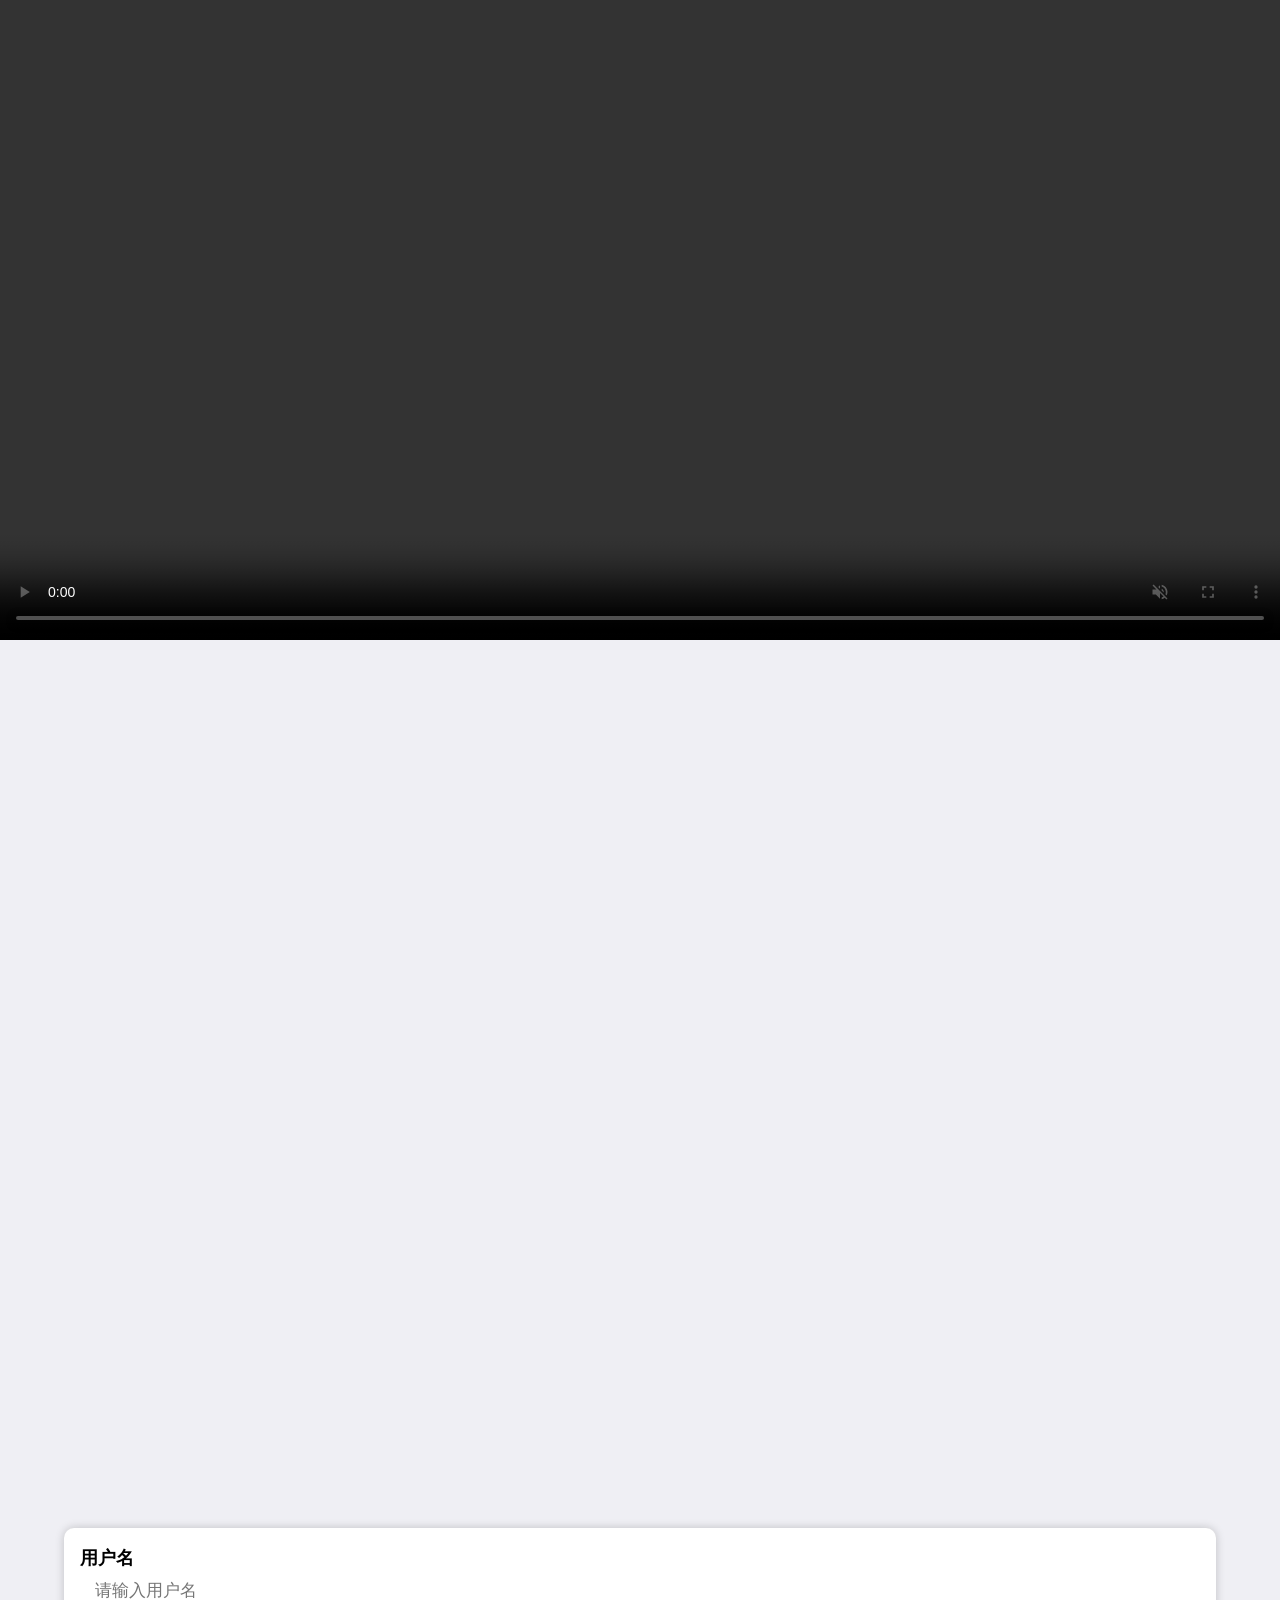
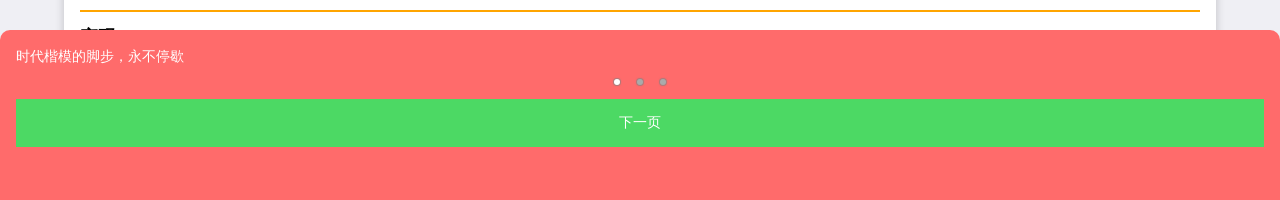
==== index.html @ 2a488796 "Initial commit" ====
<!doctype html>
<html>

	<head>
		<meta charset="utf-8">
		<title></title>
		<meta name="viewport" content="width=device-width,initial-scale=1,minimum-scale=1,maximum-scale=1,user-scalable=no" />
		<link href="css/mui.css" rel="stylesheet" />
		<script src="js/jquery.min.js" type="text/javascript" charset="utf-8"></script>
		<script src="api.js" type="text/javascript" charset="utf-8"></script>
	</head>

	<body>
		<script src="js/mui.js"></script>
		<script type="text/javascript">
			mui.init()
		</script>
		
		<div class="mui-content" style="width: 100%;">
			<video muted autoplay controls src="images/video.mp4" style="width: 100%;"></video>
			
			<div class="lbtc" style="width: 100vw;position: fixed;bottom: -100%;background-color: #FF6B6B;padding: 1rem;border-radius: 10px 10px 0 0;transition: 0.8s;z-index: 10;">
				<div id="slider" class="mui-slider" style="color: white;">
				  <div class="mui-slider-group" style="margin-bottom: 2rem;">
					<!-- 第一张 -->
					<div class="mui-slider-item">
					  时代楷模的脚步，永不停歇
					</div>
					<!-- 第二张 -->
					<div class="mui-slider-item">
					  时代楷模的脚步，永不磨灭
					</div>
					<!-- 第三张 -->
					<div class="mui-slider-item">
						时代楷模的脚步，永不消退
					</div>
				  </div>
				  <div class="mui-slider-indicator" >
					<div class="mui-indicator mui-active"></div>
					<div class="mui-indicator"></div>
					<div class="mui-indicator"></div>
				  </div>
				</div>
				<div style="width: 100%;display: flex;flex-direction: column;color: white;">
					<button onclick="next()" type="button" style="width: 100%;height: 3rem;background-color: #4CD964;color: white;border: none;border-radius: 0;">下一页</button>
					<div style="display: flex;">
						<button onclick="back()" type="button" style="display: none;width: 100%;height: 3rem;background-color: #4CD964;color: white;border: none;border-radius: 0;">上一页</button>
						<button onclick="next()" type="button" style="display: none;width: 100%;height: 3rem;background-color: #8A6DE9;color: white;border: none;border-radius: 0;">下一页</button>
					</div>
					<button onclick="jianchaxy()" onclick="" type="button" style="display: none;width: 100%;height: 3rem;background-color: #4CD964;color: white;border: none;border-radius: 0;">进入APP</button>
					<div class="xieyi" style="width: 100%;display: flex;opacity: 0;align-items: center;font-size: 0.9rem;margin-top: 1rem;transition: 0.5s;">
						<input type="checkbox" class="" style="margin-right: 0.5rem;"/>请同意《用户隐私政策》
					</div>
				</div>
				<script type="text/javascript">
					let slider = mui("#slider").slider()
					function next() {
						slider.gotoItem(slider.slideNumber + 1)
					}
					function back() {
						slider.gotoItem(slider.slideNumber - 1)
					}
					function openlbtc() {
						$(".lbtc").css("bottom","0")
					}
					function jianchaxy() {
						if(!$(".xieyi input")[0].checked) {
							mui.toast("请同意《用户隐私政策》")
						} else {
							openlogtc()
						}
					}
					openlbtc()
					// mui.plusReady(e=>{
					// 	openlbtc()
					// })
					$(".xieyi input")[0].checked = false
					$("#slider").on('slide',e=>{
						if(slider.slideNumber === 0) {
							$("button")[0].style.display = 'block'
							$("button")[1].style.display = 'none'
							$("button")[2].style.display = 'none'
							$("button")[3].style.display = 'none'
						}
						if(slider.slideNumber === 1) {
							$("button")[0].style.display = 'none'
							$("button")[1].style.display = 'block'
							$("button")[2].style.display = 'block'
							$("button")[3].style.display = 'none'
						}
						if(slider.slideNumber === 2) {
							$("button")[0].style.display = 'none'
							$("button")[1].style.display = 'none'
							$("button")[2].style.display = 'none'
							$("button")[3].style.display = 'block'
							$(".xieyi").css("opacity","1")
						}
					})
				</script>
				
			</div>
			<div class="logtc" style="width: 90%;left: 50%;transform: translateX(-50%);position: absolute;bottom: -100%;box-shadow: 0 0 10px 0 rgba(0,0,0,0.2);padding: 1rem;border-radius: 10px;background-color: white;transition: 0.5s;">
				<form class="mui-input-group">
					<h4>用户名</h4>
					<div class="mui-input-row">
						<input type="text" class="mui-input-clear nameip" style="border-bottom: 2px solid orange" placeholder="请输入用户名">
					</div>
					
					<h4 style="margin-top: 1rem;">密码</h4>
					<div class="mui-input-row">
						<input type="password" class="mui-input-password pwdip" style="border-bottom: 2px solid orange" placeholder="请输入密码">
					</div>
				</form>
				<div style="width: 100%;display: flex;align-items: center;font-size: 0.9rem;margin-top: 1rem;transition: 0.5s;">
					<input type="checkbox" class="jzmm" style="margin-right: 0.5rem;"/>记住密码
				</div>
				<div style="display: flex;margin-top: 0.5rem;">
					<button onclick="jianchalog()" type="button" style="width: 100%;height: 3rem;background-color: #DC514C;color: white;border: none;border-radius: 0;">登录</button>
					<button onclick="closelogtc()" type="button" style="width: 100%;height: 3rem;background-color: #007AFF;color: white;border: none;border-radius: 0;">关闭</button>
				</div>
			</div>
			<script type="text/javascript">
				function openlogtc() {
					$(".logtc").css("bottom",`${$(".lbtc")[0].clientHeight + 8}px`)
					$(".xieyi input")[0].disabled = true
				}
				function closelogtc() {
					$(".logtc").css("bottom",`-100%`)
					$(".xieyi input")[0].disabled = false
				}
				function jianchalog() {
					let [name, pwd] = [
						$(".nameip").val(),
						$(".pwdip").val()
					]
					if(name === '' || pwd === '') {
						mui.toast("输入框不能为空")
						return
					}
					api("post","/prod-api/api/login",{},{
						userName: name,
						passWord: pwd
					}).then(data=>{
						if(data.code === 200) {
							mui.toast("登录成功")
							localStorage.setItem('token',data.token)
							setTimeout(()=>{
								location.href = 'sy.html'
							},200)
						} else {
							mui.toast(data.msg)
						}
					})
				}
				let jzmmzt = JSON.parse(localStorage.getItem('jizhu'))
				if(!jzmmzt) {
					localStorage.setItem('jizhu',JSON.stringify({
						zt: 0,
					}))
				}
				if(jzmmzt.zt === 1) {
					$(".pwdip")[0].value = jzmmzt.pwd
					$(".nameip")[0].value = jzmmzt.name
					$(".jzmm")[0].checked = true
				}
				$(".jzmm").on('change',function(){
					if(this.checked) {
						let pwd = $(".pwdip").val()
						localStorage.setItem('jizhu',JSON.stringify({
							zt: 1,
							pwd: pwd,
							name: name
						}))
					} else {
						localStorage.setItem('jizhu',JSON.stringify({
							zt: 0
						}))
					}
				})
			</script>
			<style type="text/css">
				.mui-input-group:after,.mui-input-group .mui-input-row:after,.mui-input-group:before {
					background-color: transparent;
					height: 0;
				}
			</style>
		</div>
		
	</body>

</html>
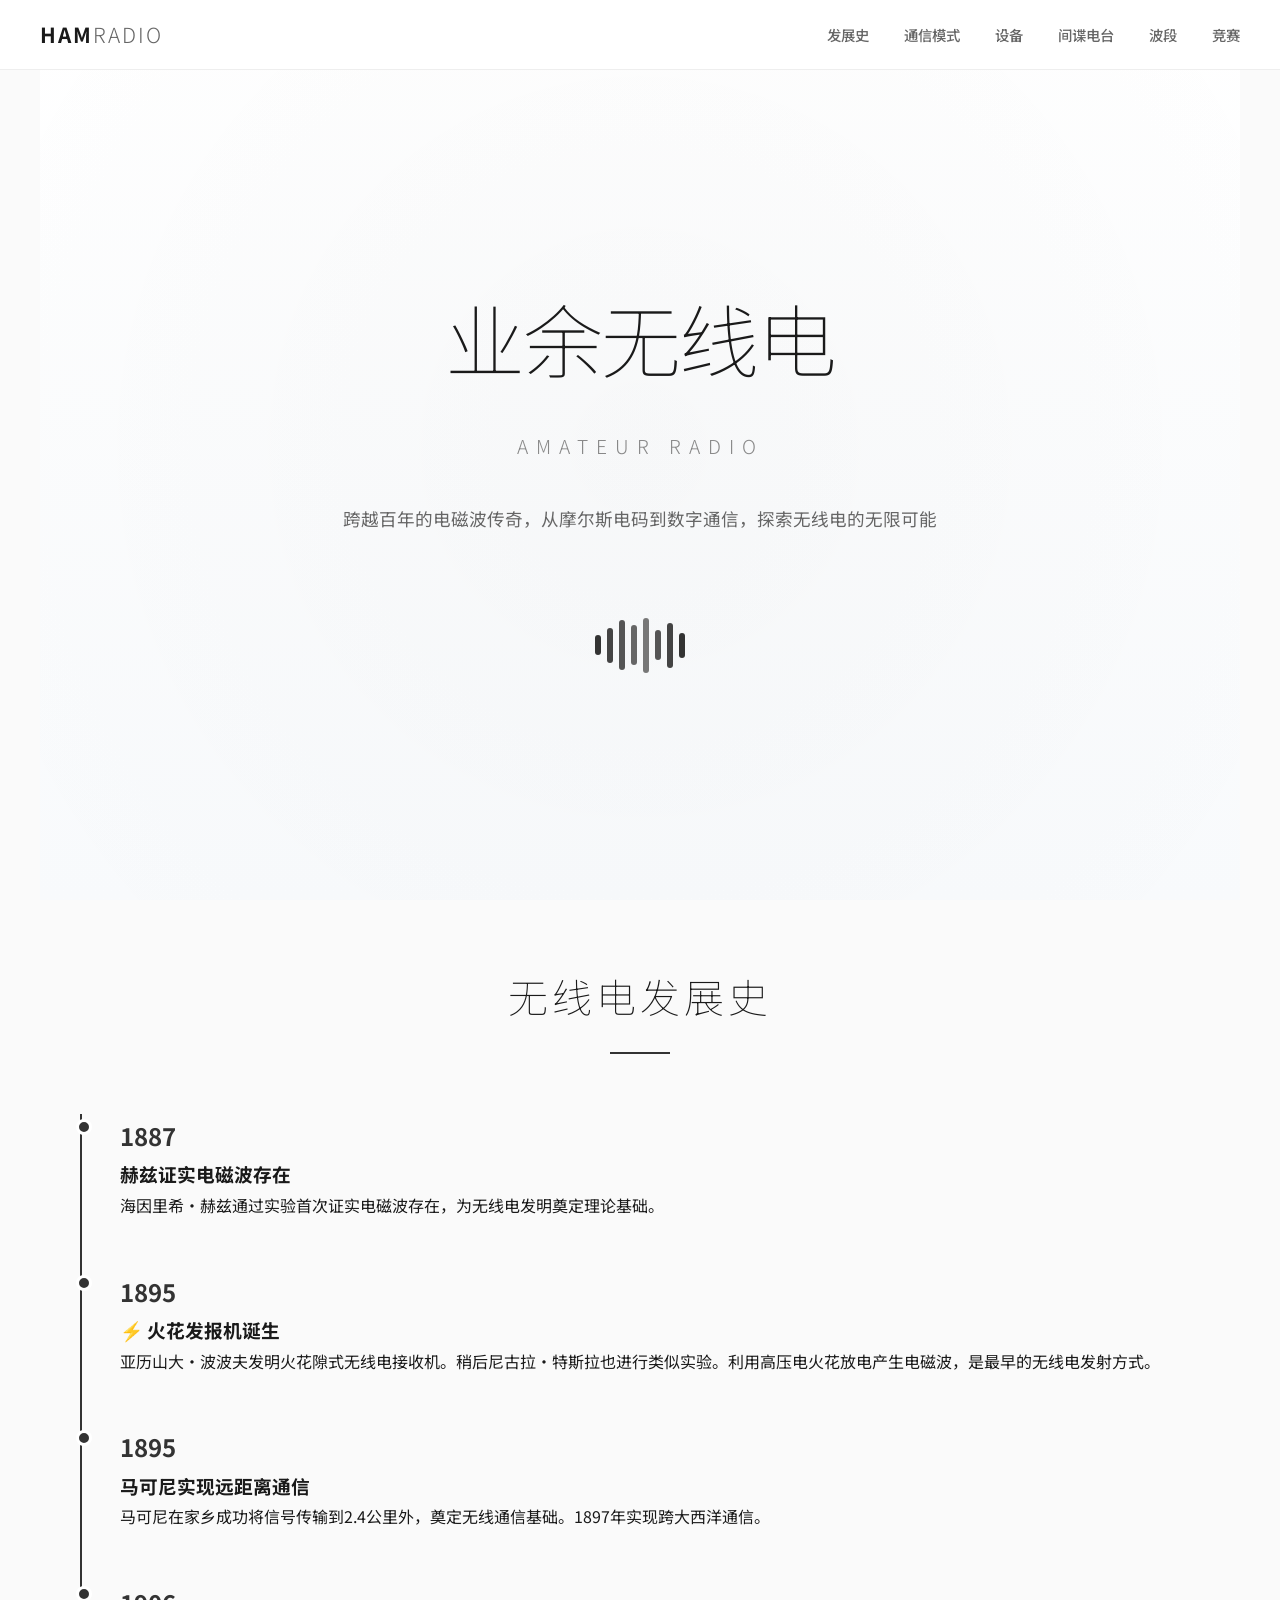
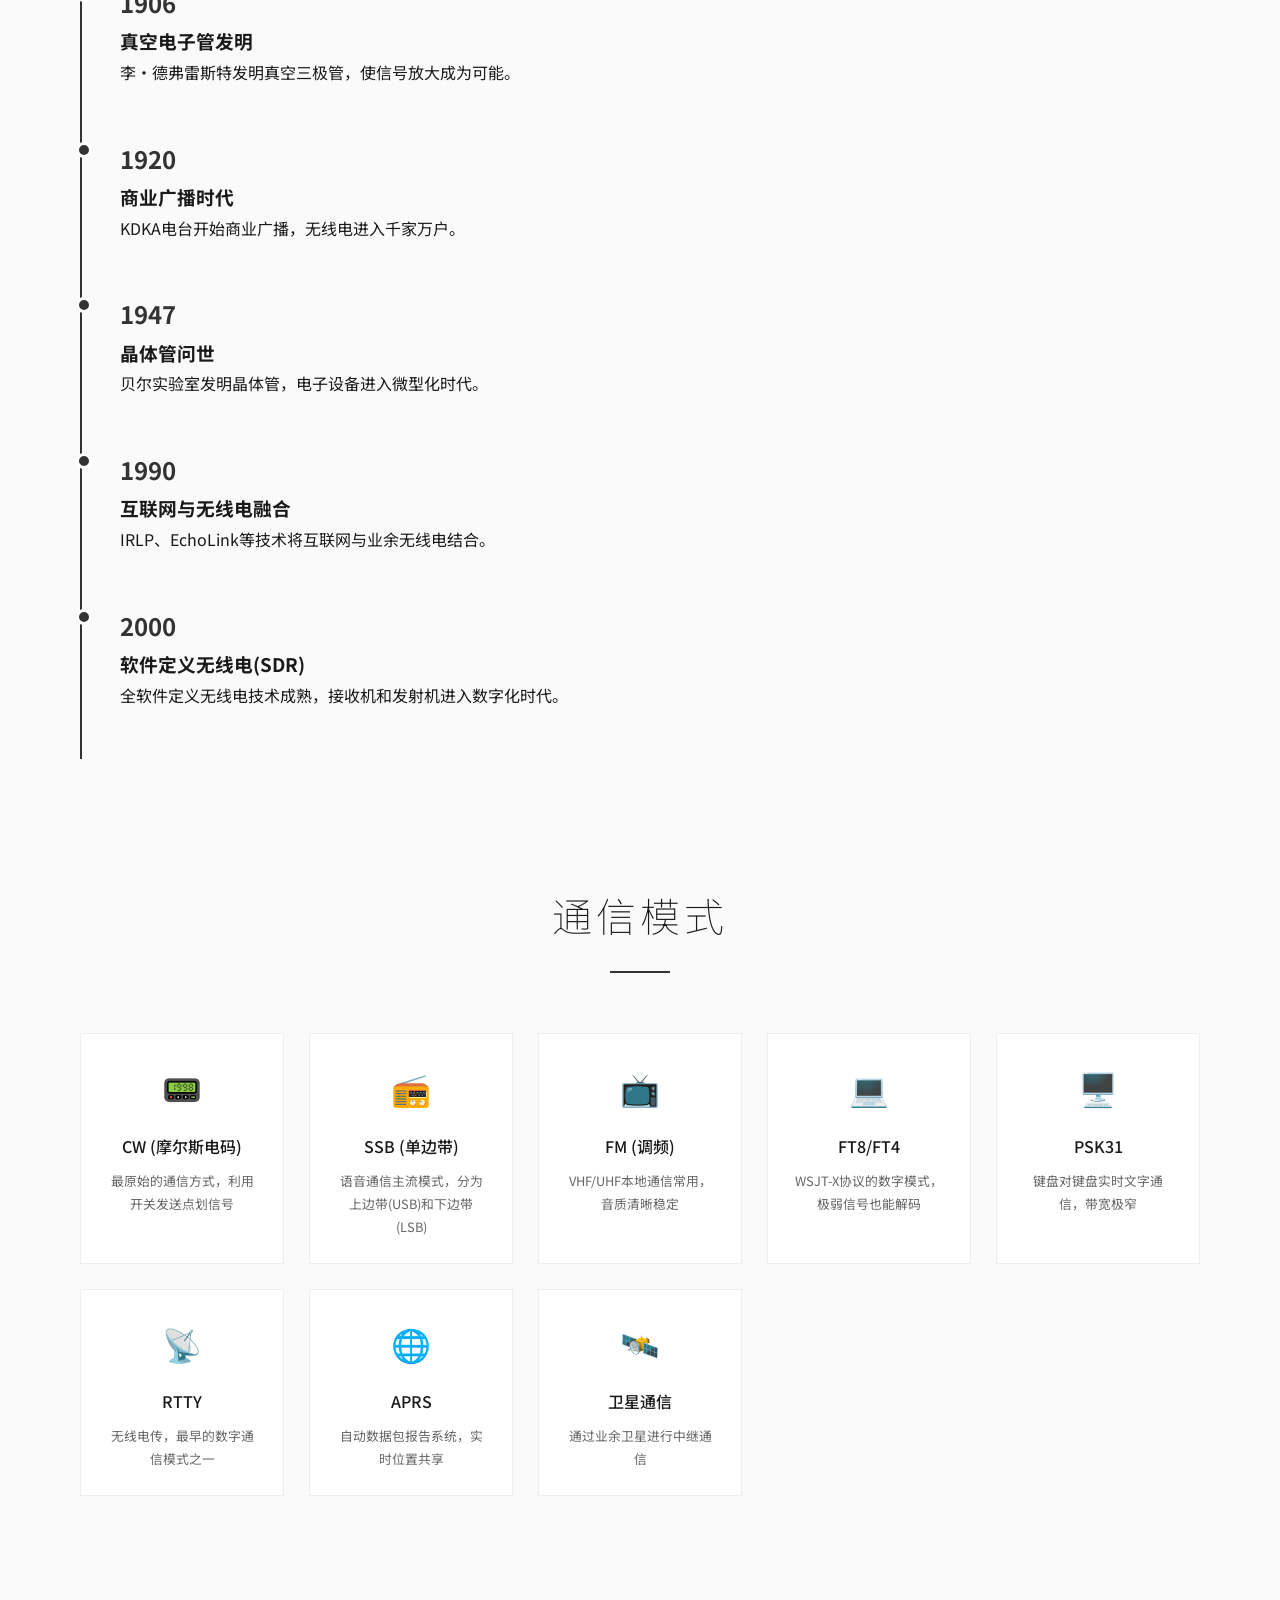
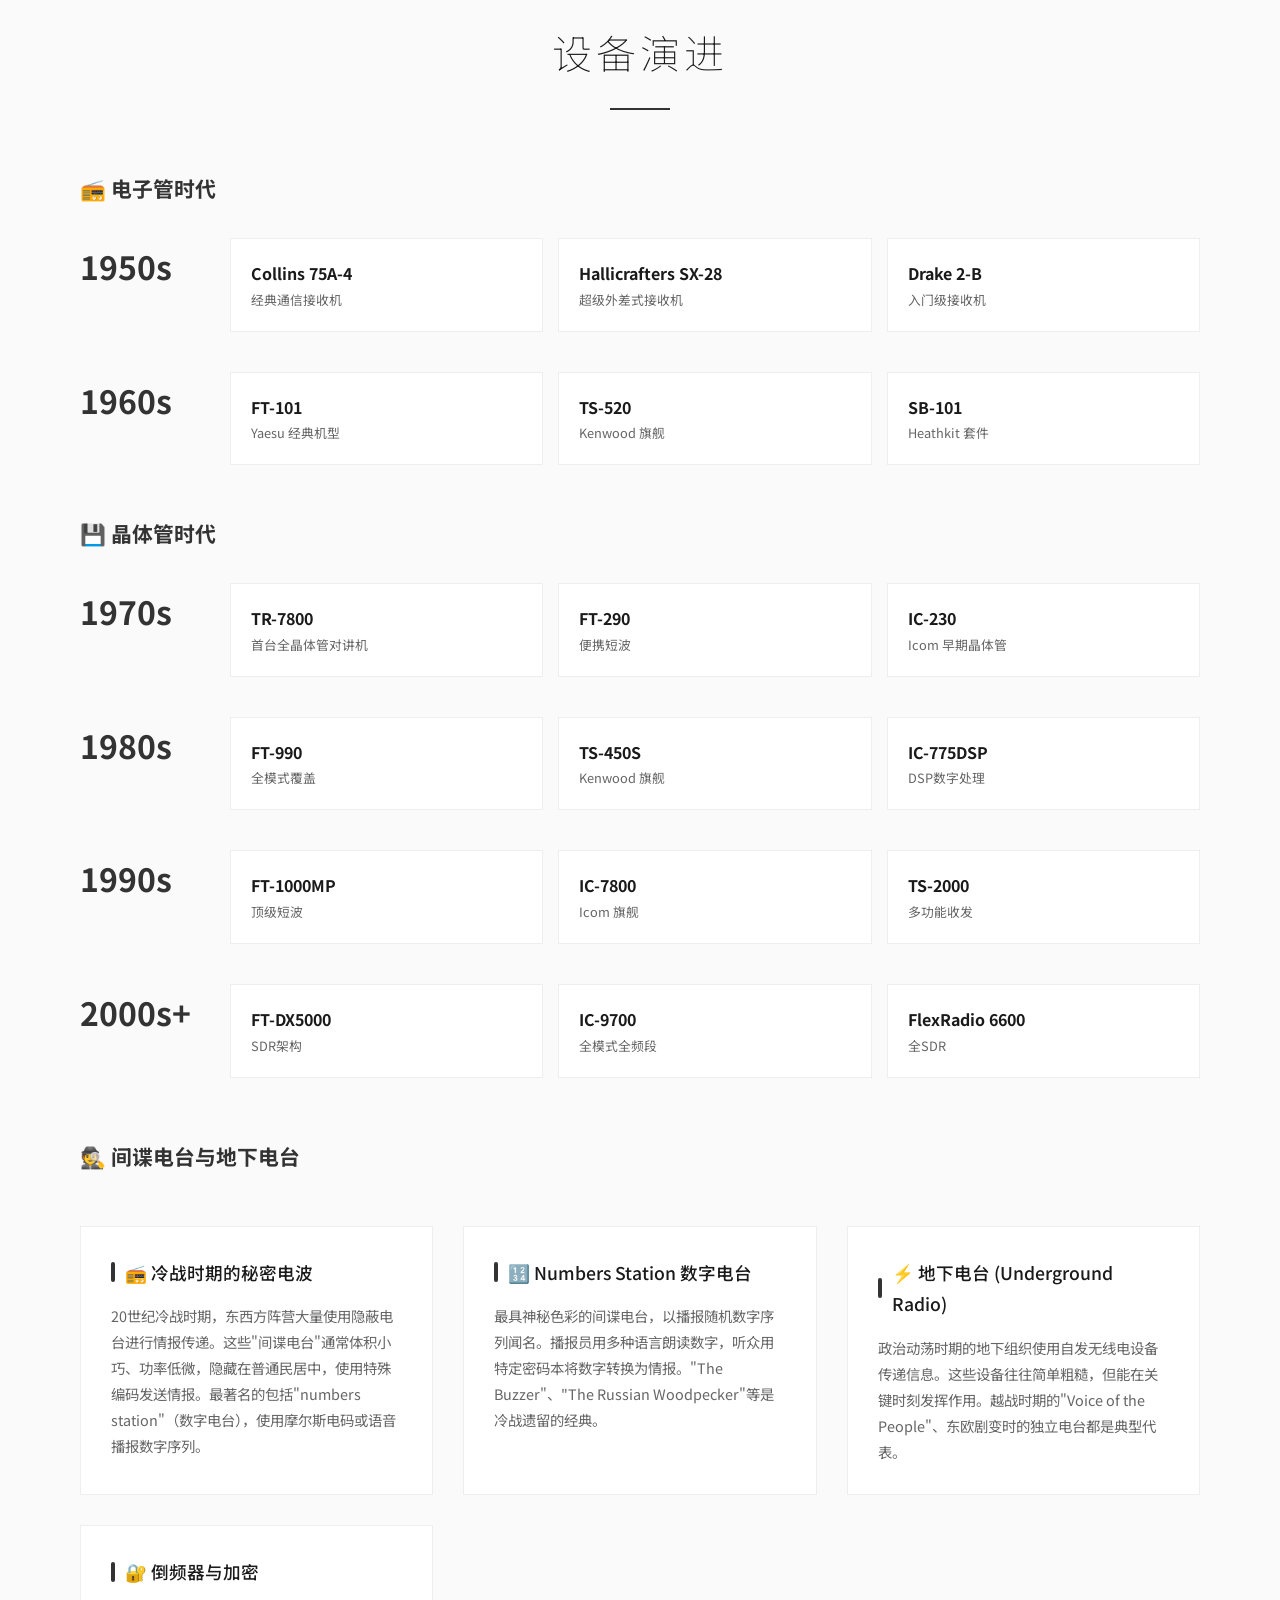
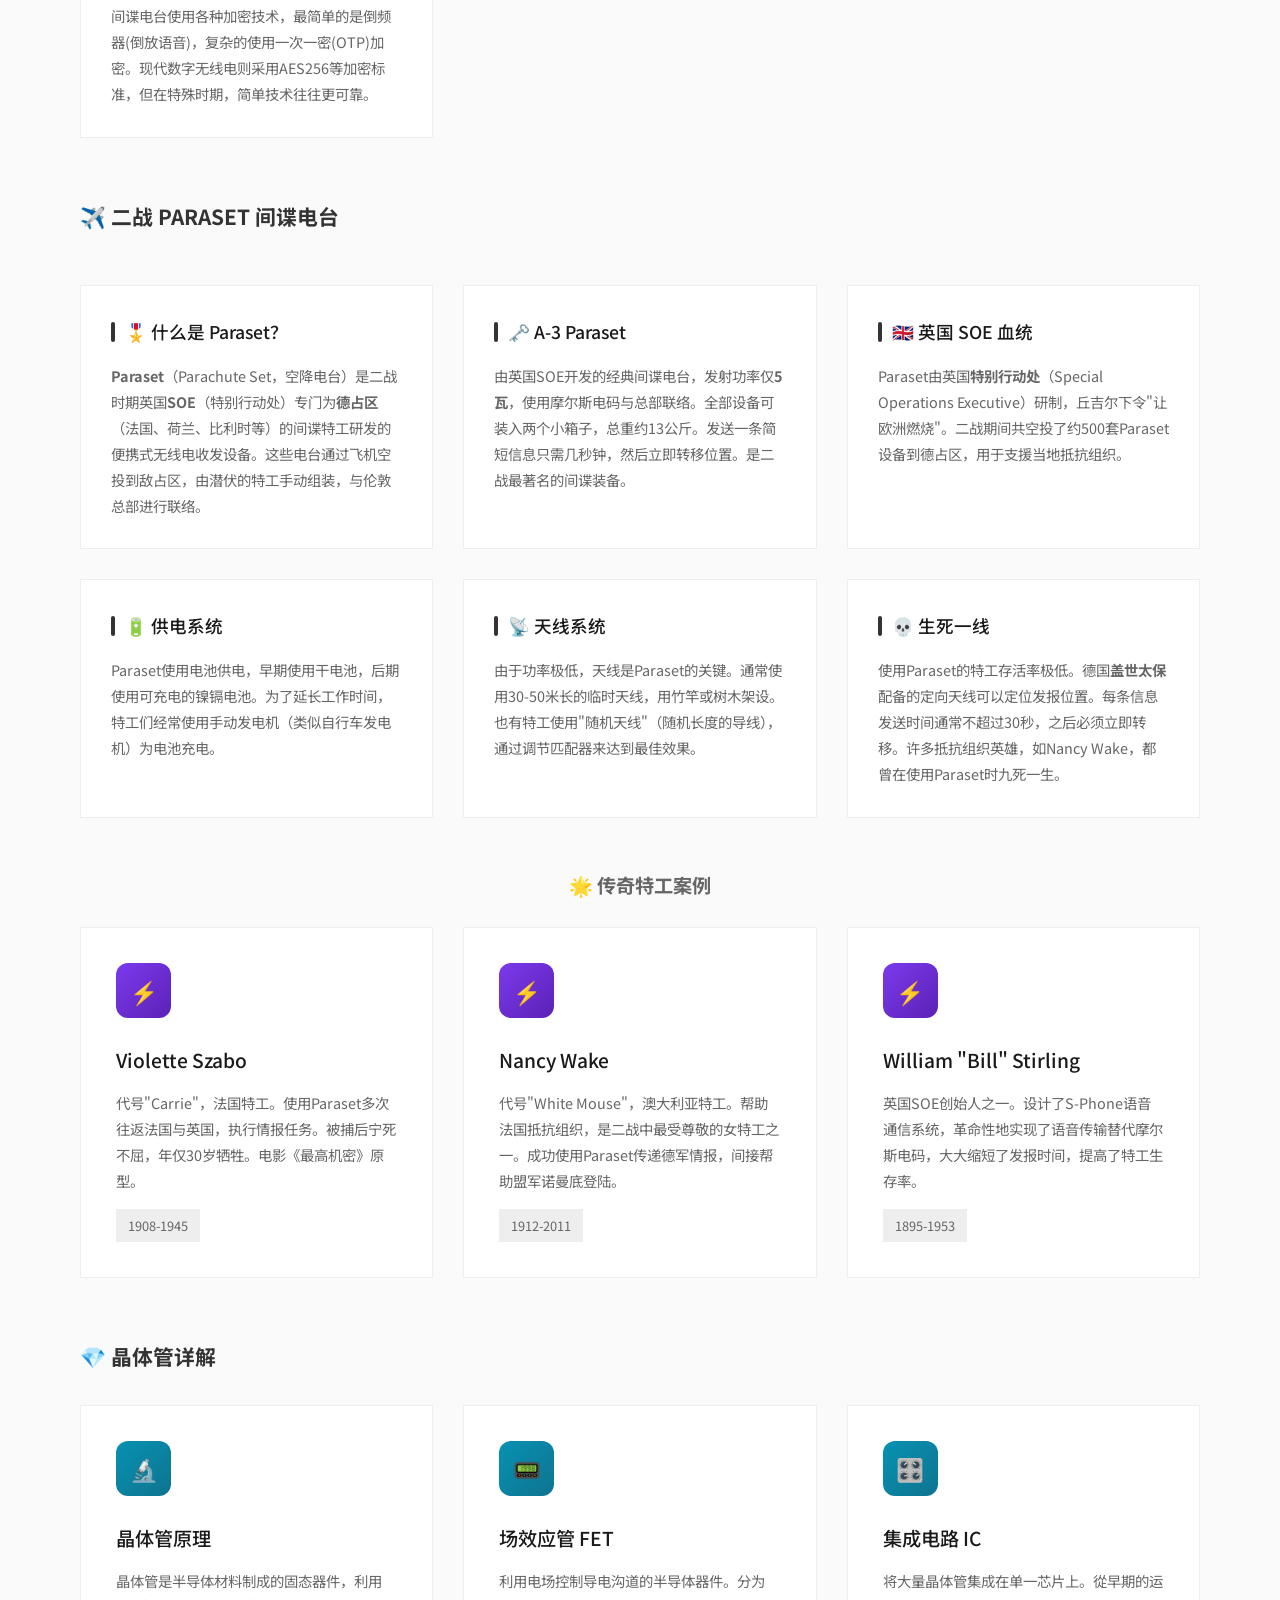
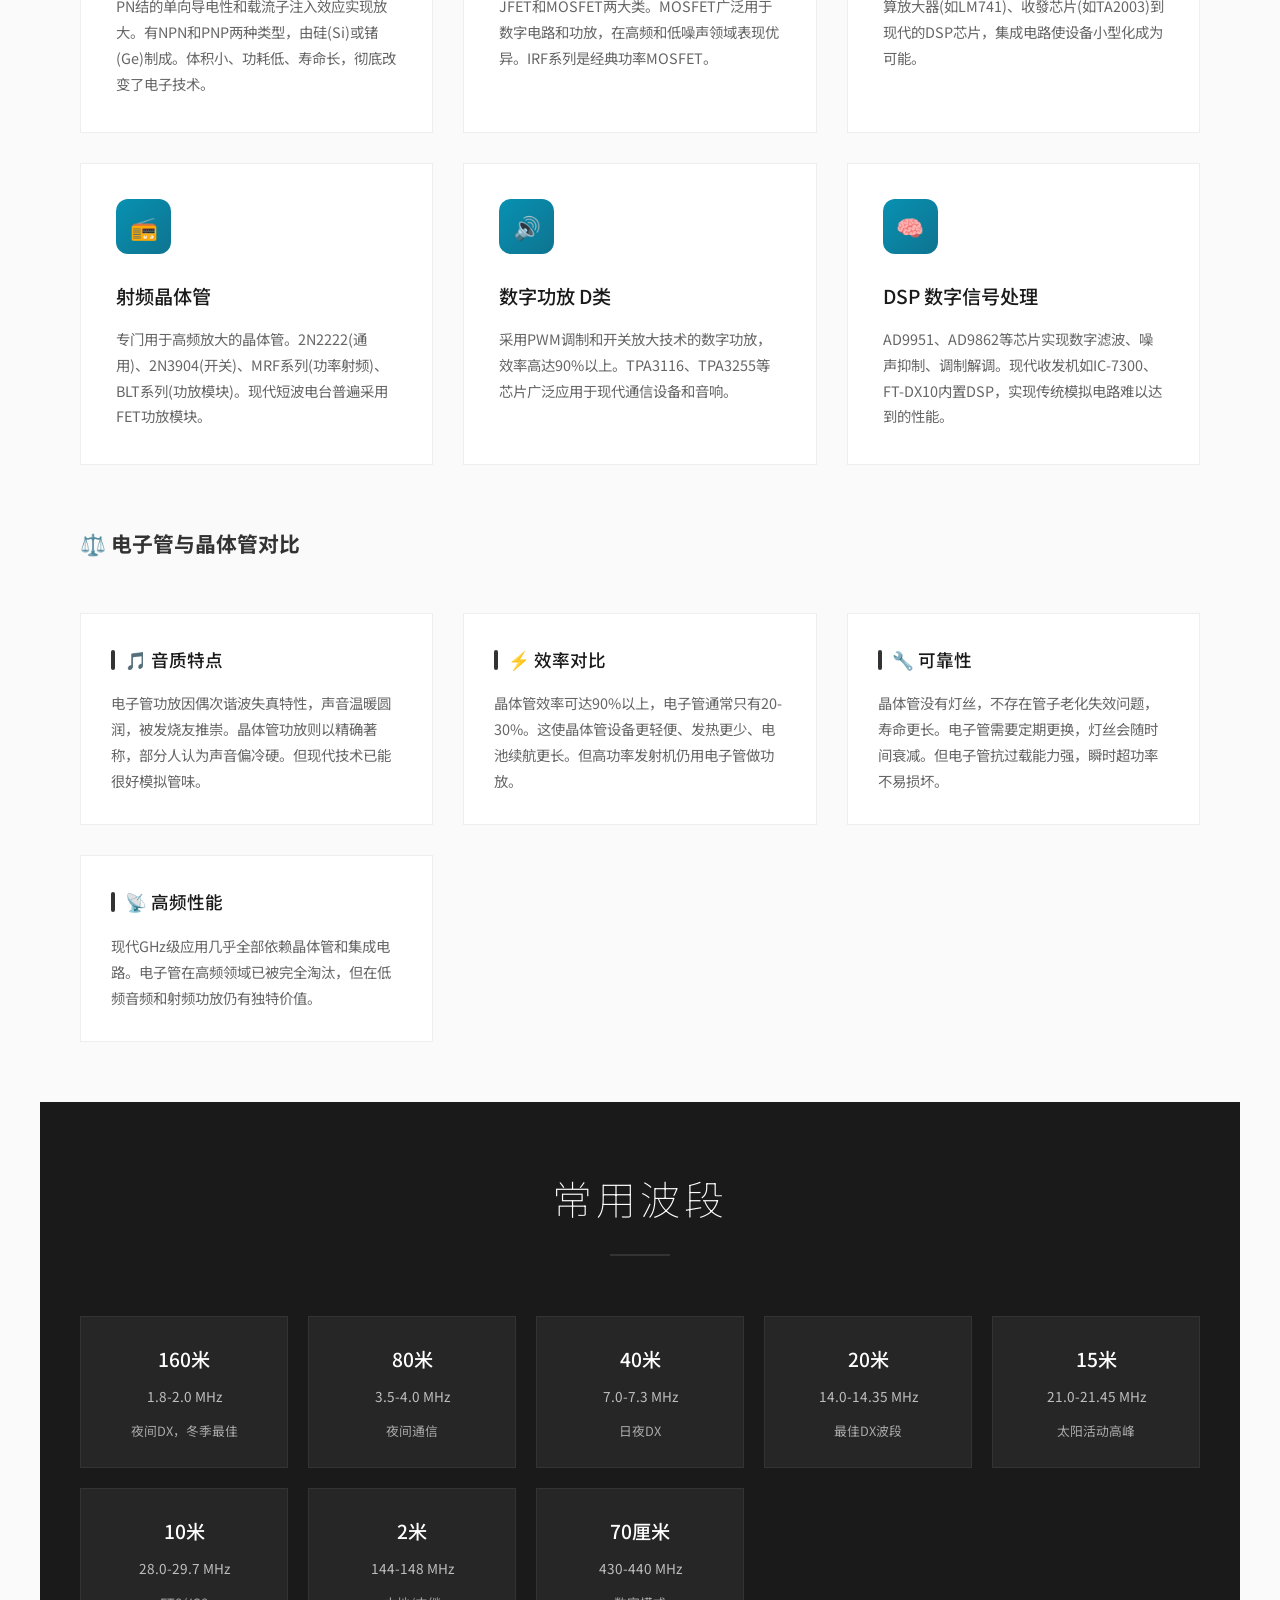
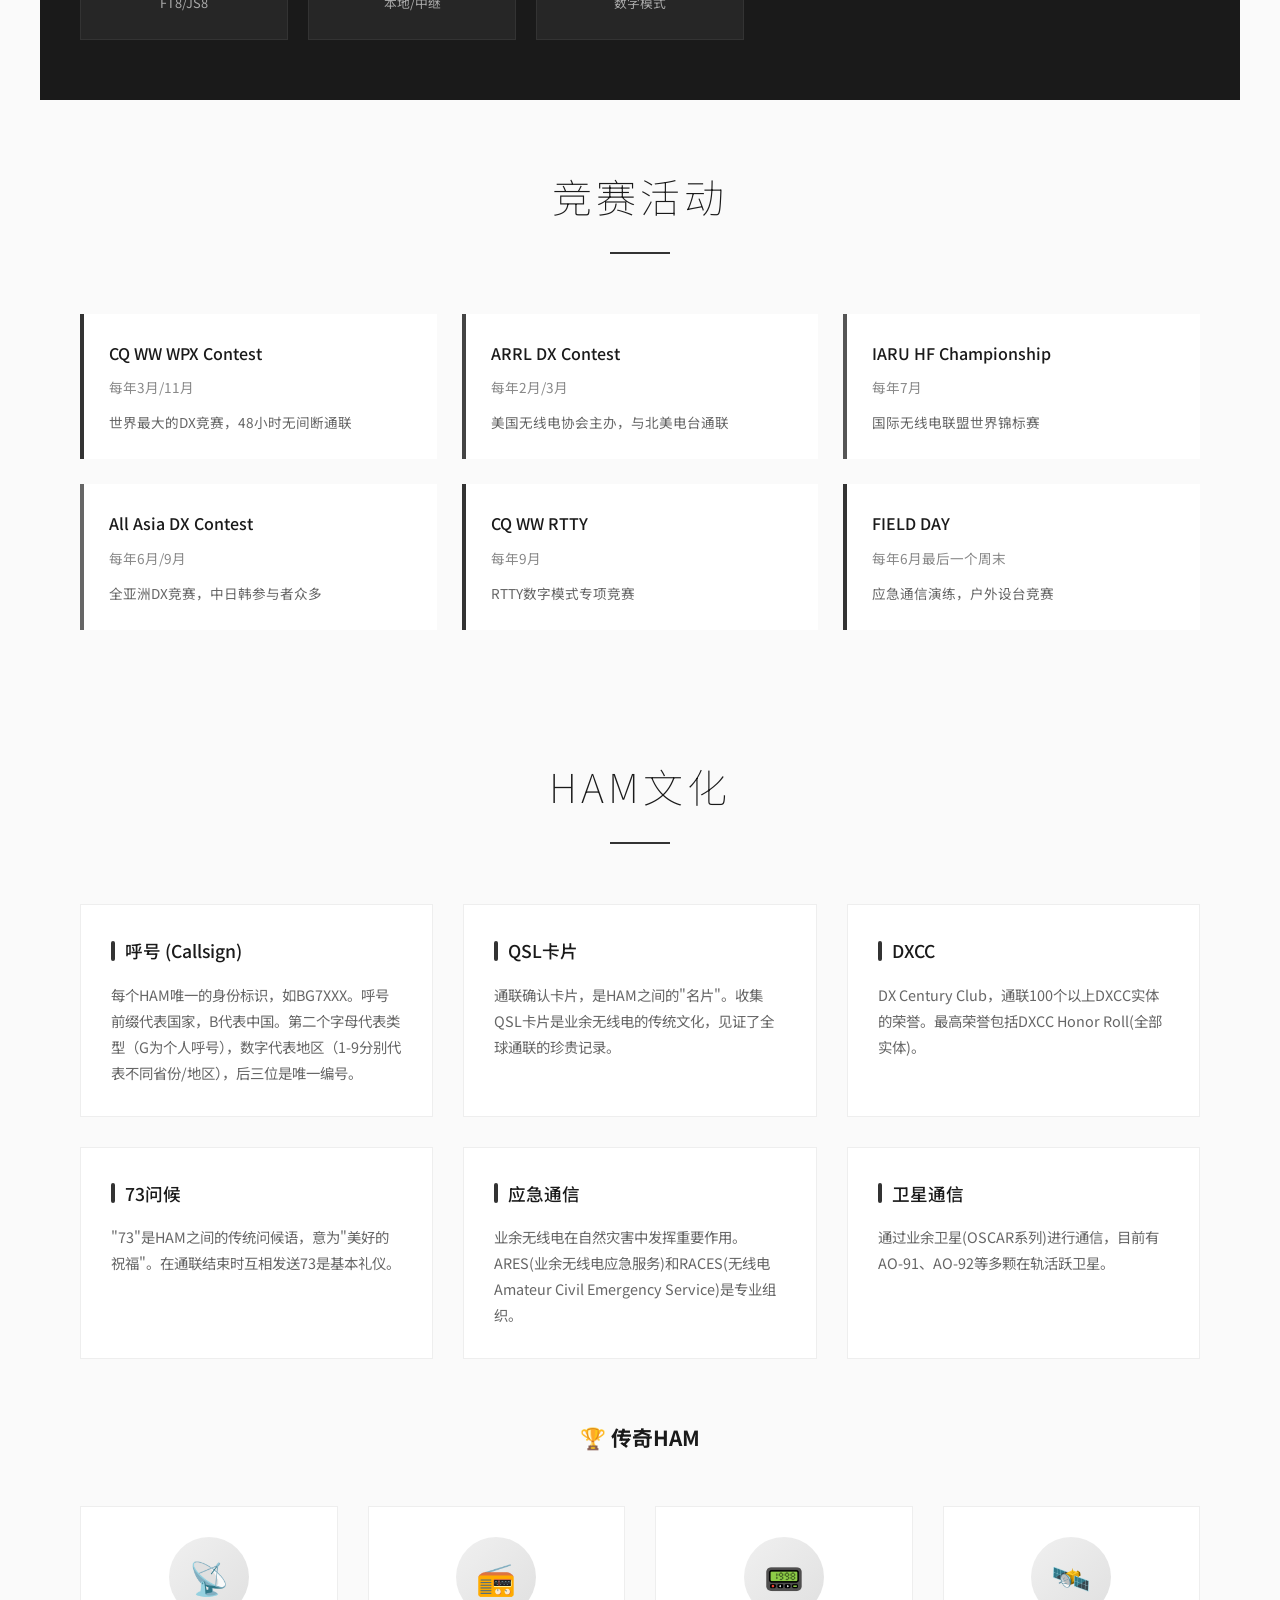
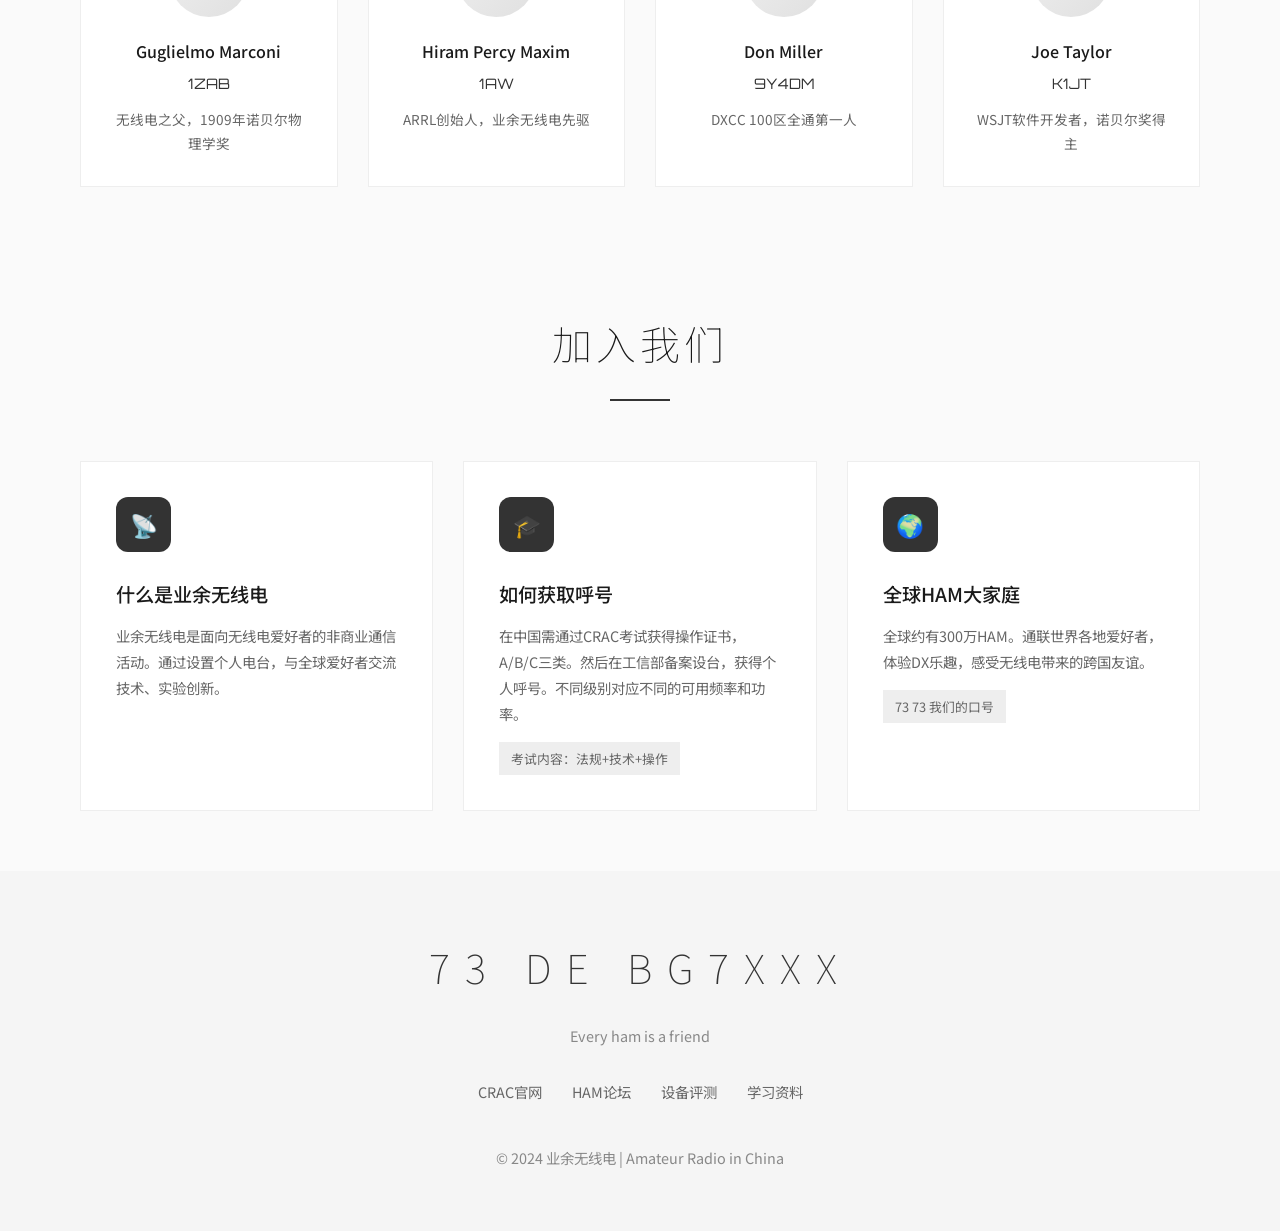
==== commit fdaee7ba: "Clear repository and upload new index.html" ====
--- a/index.html
+++ b/index.html
@@ -1,191 +1,1432 @@
-<!doctype html>
-<html>
-
-	<head>
-		<meta charset="utf-8">
-		<title></title>
-		<meta name="viewport" content="width=device-width,initial-scale=1,minimum-scale=1,maximum-scale=1,user-scalable=no" />
-		<link href="css/mui.css" rel="stylesheet" />
-		<script src="js/jquery.min.js" type="text/javascript" charset="utf-8"></script>
-		<script src="api.js" type="text/javascript" charset="utf-8"></script>
-	</head>
-
-	<body>
-		<script src="js/mui.js"></script>
-		<script type="text/javascript">
-			mui.init()
-		</script>
+<!DOCTYPE html>
+<html lang="zh">
+<head>
+	<meta charset="UTF-8">
+	<meta name="viewport" content="width=device-width, initial-scale=1.0">
+	<title>业余无线电 | Amateur Radio</title>
+	<link href="https://fonts.googleapis.com/css2?family=Noto+Sans+SC:wght@300;400;500;700&family=Orbitron:wght@400;500&display=swap" rel="stylesheet">
+	<style>
+		* { margin: 0; padding: 0; box-sizing: border-box; }
+		html { scroll-behavior: smooth; }
 		
-		<div class="mui-content" style="width: 100%;">
-			<video muted autoplay controls src="images/video.mp4" style="width: 100%;"></video>
+		
+		body {
+			background: #fafafa;
+			color: #1a1a1a;
+			font-family: 'Noto Sans SC', sans-serif;
+			line-height: 1.8;
+		}
+
+		nav {
+			position: fixed;
+			top: 0;
+			left: 0;
+			right: 0;
+			background: rgba(255,255,255,0.95);
+			backdrop-filter: blur(10px);
+			z-index: 1000;
+			padding: 0 40px;
+			height: 70px;
+			display: flex;
+			align-items: center;
+			justify-content: space-between;
+			border-bottom: 1px solid #eee;
+		}
+
+		.logo {
+			font-size: 1.3rem;
+			font-weight: 700;
+			letter-spacing: 2px;
+		}
+
+		.logo span { color: #666; font-weight: 300; }
+
+		.hamburger {
+			display: none;
+			flex-direction: column;
+			justify-content: center;
+			align-items: center;
+			width: 30px;
+			height: 30px;
+			cursor: pointer;
+			padding: 5px;
+			z-index: 1001;
+			gap: 6px;
+			margin-left: auto;
+		}
+
+		.hamburger span {
+			display: block;
+			width: 24px;
+			height: 2px;
+			background: #333;
+			transition: all 0.3s ease;
+			border-radius: 2px;
+		}
+
+		.hamburger.active span:nth-child(1) {
+			transform: translateY(8px) rotate(45deg);
+		}
+
+		.hamburger.active span:nth-child(2) {
+			opacity: 0;
+			transform: scale(0);
+		}
+
+		.hamburger.active span:nth-child(3) {
+			transform: translateY(-8px) rotate(-45deg);
+		}
+
+		/* 移动端全屏菜单 - 默认隐藏 */
+		.nav-mobile {
+			display: flex;
+			position: fixed;
+			top: 0;
+			left: 0;
+			right: 0;
+			bottom: 0;
+			background: rgba(255,255,255,0.98);
+			z-index: 999;
+			flex-direction: column;
+			align-items: center;
+			justify-content: center;
+			gap: 20px;
+			opacity: 0;
+			visibility: hidden;
+			transition: all 0.3s ease;
+			padding: 100px 40px 40px;
+		}
+
+		.nav-mobile.active {
+			opacity: 1;
+			visibility: visible;
+		}
+
+		.nav-mobile a {
+			font-size: 1.3rem;
+			color: #333;
+			text-decoration: none;
+			opacity: 0;
+			transform: translateY(20px);
+			transition: all 0.3s ease;
+		}
+
+		.nav-mobile.active a {
+			opacity: 1;
+			transform: translateY(0);
+		}
+
+		.nav-mobile.active a:nth-child(1) { transition-delay: 0.1s; }
+		.nav-mobile.active a:nth-child(2) { transition-delay: 0.15s; }
+		.nav-mobile.active a:nth-child(3) { transition-delay: 0.2s; }
+		.nav-mobile.active a:nth-child(4) { transition-delay: 0.25s; }
+		.nav-mobile.active a:nth-child(5) { transition-delay: 0.3s; }
+		.nav-mobile.active a:nth-child(6) { transition-delay: 0.35s; }
+
+		.nav-links {
+			display: flex;
+			gap: 35px;
+			list-style: none;
+		}
+
+		.nav-links a {
+			text-decoration: none;
+			color: #666;
+			font-size: 0.9rem;
+			font-weight: 500;
+			transition: color 0.3s;
+			position: relative;
+		}
+
+		.nav-links a:hover { color: #333; }
+
+		.hero {
+			min-height: 100vh;
+			display: flex;
+			flex-direction: column;
+			align-items: center;
+			justify-content: center;
+			padding: 100px 40px 60px;
+			text-align: center;
+			background: linear-gradient(180deg, #fff 0%, #f8fafc 100%);
+			position: relative;
+			overflow: hidden;
+		}
+
+		.hero::before {
+			content: '';
+			position: absolute;
+			top: -50%;
+			left: -50%;
+			width: 200%;
+			height: 200%;
+			background: radial-gradient(circle, rgba(0,0,0,0.02) 0%, transparent 50%);
+			animation: heroFloat 20s linear infinite;
+		}
+
+		@keyframes heroFloat {
+			from { transform: rotate(0deg); }
+			to { transform: rotate(360deg); }
+		}
+
+		.hero-title {
+			font-size: 5rem;
+			font-weight: 100;
+			letter-spacing: -2px;
+			opacity: 0;
+			animation: fadeInUp 1s ease forwards;
+		}
+
+		.hero-subtitle {
+			font-size: 1.2rem;
+			color: #888;
+			font-weight: 300;
+			letter-spacing: 8px;
+			text-transform: uppercase;
+			margin-top: 20px;
+			opacity: 0;
+			animation: fadeInUp 1s ease 0.3s forwards;
+		}
+
+		.hero-desc {
+			max-width: 600px;
+			margin: 40px auto;
+			color: #666;
+			font-size: 1.1rem;
+			opacity: 0;
+			animation: fadeInUp 1s ease 0.6s forwards;
+		}
+
+		@keyframes fadeInUp {
+			from { opacity: 0; transform: translateY(30px); }
+			to { opacity: 1; transform: translateY(0); }
+		}
+
+		.signal-wave {
+			display: flex;
+			align-items: center;
+			justify-content: center;
+			gap: 6px;
+			height: 60px;
+			margin-top: 40px;
+			opacity: 0;
+			animation: fadeInUp 1s ease 0.9s forwards;
+		}
+
+		.signal-wave .bar {
+			width: 6px;
+			border-radius: 3px;
+			animation: signalPulse 1.5s ease-in-out infinite;
+		}
+
+		.signal-wave .bar:nth-child(1) { height: 20px; background: #333; animation-delay: 0s; }
+		.signal-wave .bar:nth-child(2) { height: 35px; background: #444; animation-delay: 0.1s; }
+		.signal-wave .bar:nth-child(3) { height: 50px; background: #555; animation-delay: 0.2s; }
+		.signal-wave .bar:nth-child(4) { height: 40px; background: #666; animation-delay: 0.3s; }
+		.signal-wave .bar:nth-child(5) { height: 55px; background: #777; animation-delay: 0.4s; }
+		.signal-wave .bar:nth-child(6) { height: 30px; background: #555; animation-delay: 0.5s; }
+		.signal-wave .bar:nth-child(7) { height: 45px; background: #444; animation-delay: 0.6s; }
+		.signal-wave .bar:nth-child(8) { height: 25px; background: #333; animation-delay: 0.7s; }
+
+		@keyframes signalPulse {
+			0%, 100% { transform: scaleY(1); opacity: 0.4; }
+			50% { transform: scaleY(1); opacity: 1; }
+		}
+
+		.category-nav {
+			display: flex;
+			justify-content: center;
+			gap: 20px;
+			padding: 40px;
+			flex-wrap: wrap;
+			opacity: 0;
+			animation: fadeInUp 1s ease 1.2s forwards;
+		}
+
+		.category-link {
+			padding: 12px 25px;
+			border: 1px solid #ddd;
+			text-decoration: none;
+			color: #666;
+			font-size: 0.9rem;
+			transition: all 0.3s;
+		}
+
+		.category-link:hover {
+			background: #333;
+			color: #fff;
+			border-color: #333;
+			transform: translateY(-2px);
+		}
+
+		section {
+			padding: 60px 40px;
+			max-width: 1200px;
+			margin: 0 auto;
+		}
+
+		.section-header {
+			text-align: center;
+			margin-bottom: 60px;
+		}
+
+		.section-title {
+			font-size: 2.5rem;
+			font-weight: 100;
+			letter-spacing: 4px;
+		}
+
+		.section-line {
+			width: 60px;
+			height: 2px;
+			background: #333;
+			margin: 20px auto;
+		}
+
+		.timeline {
+			position: relative;
+			padding-left: 40px;
+		}
+
+		.timeline::before {
+			content: '';
+			position: absolute;
+			left: 0;
+			top: 0;
+			bottom: 0;
+			width: 2px;
+			background: #333;
+		}
+
+		.timeline-item {
+			position: relative;
+			padding-bottom: 50px;
+			opacity: 0;
+			transform: translateX(-30px);
+			transition: all 0.8s ease;
+		}
+
+		.timeline-item.visible { opacity: 1; transform: translateX(0); }
+
+		.timeline-item::before {
+			content: '';
+			position: absolute;
+			left: -44px;
+			top: 5px;
+			width: 10px;
+			height: 10px;
+			background: #333;
+			border-radius: 50%;
+			border: 3px solid #fff;
+		}
+
+		.timeline-year {
+			font-size: 1.5rem;
+			font-weight: 700;
+			color: #333;
+		}
+
+		.timeline-item::before {
+			content: '';
+			position: absolute;
+			left: -44px;
+			top: 5px;
+			width: 10px;
+			height: 10px;
+			background: #333;
+			border-radius: 50%;
+			border: 3px solid #fff;
+		}
+
+		.timeline-year {
+			font-size: 1.5rem;
+			font-weight: 700;
+			color: #333;
+		}
+
+		/* 多种内容卡片 */
+		.content-cards {
+			display: grid;
+			grid-template-columns: repeat(auto-fit, minmax(350px, 1fr));
+			gap: 30px;
+			margin-top: 50px;
+		}
+
+		.content-card {
+			background: #fff;
+			border: 1px solid #eee;
+			padding: 30px;
+			transition: all 0.3s;
+			opacity: 0;
+			transform: scale(0.95);
+		}
+
+		.content-card.visible { opacity: 1; transform: scale(1); }
+
+		.content-card:hover {
+			border-color: #333;
+			transform: translateY(-3px);
+		}
+
+		.content-card h3 {
+			font-size: 1.1rem;
+			font-weight: 500;
+			margin-bottom: 15px;
+			display: flex;
+			align-items: center;
+			gap: 10px;
+		}
+
+		.content-card h3::before {
+			content: '';
+			width: 4px;
+			height: 20px;
+			background: #333;
+			border-radius: 2px;
+		}
+
+		.content-card p { color: #666; font-size: 0.9rem; }
+
+		/* 模式介绍 */
+		.modes-grid {
+			display: grid;
+			grid-template-columns: repeat(auto-fit, minmax(200px, 1fr));
+			gap: 25px;
+			margin-top: 50px;
+		}
+
+		.mode-card {
+			background: #fff;
+			border: 1px solid #eee;
+			padding: 25px;
+			text-align: center;
+			transition: all 0.3s;
+			opacity: 0;
+			transform: translateY(20px);
+		}
+
+		.mode-card.visible { opacity: 1; transform: translateY(0); }
+
+		.mode-card:hover {
+			border-color: #333;
+			background: #fafafa;
+		}
+
+		.mode-icon {
+			font-size: 2rem;
+			margin-bottom: 15px;
+		}
+
+		.mode-name {
+			font-weight: 500;
+			margin-bottom: 8px;
+		}
+
+		.mode-desc {
+			font-size: 0.8rem;
+			color: #666;
+		}
+
+		/* 设备展示 */
+		.tube-showcase {
+			display: grid;
+			grid-template-columns: repeat(auto-fit, minmax(180px, 1fr));
+			gap: 20px;
+			margin-top: 40px;
+		}
+
+		.tube-item {
+			text-align: center;
+			padding: 25px 15px;
+			background: #fff;
+			border: 1px solid #eee;
+			transition: all 0.3s;
+			opacity: 0;
+			transform: scale(0.95);
+		}
+
+		.tube-item.visible { opacity: 1; transform: scale(1); }
+
+		.tube-item:hover {
+			border-color: #333;
+			transform: translateY(-5px);
+		}
+
+		.tube-name {
+			font-size: 1rem;
+			font-weight: 500;
+			margin-bottom: 8px;
+			color: #333;
+		}
+
+		.tube-info {
+			font-size: 0.8rem;
+			color: #666;
+		}
+
+		/* 波段卡片 */
+		.bands-section {
+			background: #1a1a1a;
+			color: #fff;
+			padding: 60px 40px;
+		}
+
+		.bands-section .section-title { color: #fff; }
+
+		.bands-grid {
+			display: grid;
+			grid-template-columns: repeat(auto-fit, minmax(180px, 1fr));
+			gap: 20px;
+			margin-top: 50px;
+		}
+
+		.band-card {
+			padding: 25px;
+			background: rgba(255,255,255,0.05);
+			border: 1px solid #333;
+			text-align: center;
+			transition: all 0.3s;
+			opacity: 0;
+			transform: translateY(20px);
+		}
+
+		.band-card.visible { opacity: 1; transform: translateY(0); }
+
+		.band-card:hover {
+			background: #444;
+			transform: translateY(-5px);
+		}
+
+		.band-name {
+			font-size: 1.2rem;
+			font-weight: 500;
+			margin-bottom: 8px;
+		}
+
+		.band-range {
+			font-size: 0.85rem;
+			opacity: 0.7;
+			margin-bottom: 10px;
+		}
+
+		.band-uses {
+			font-size: 0.8rem;
+			opacity: 0.6;
+		}
+
+		/* 设备时间线 */
+		.device-timeline {
+			display: flex;
+			flex-direction: column;
+			gap: 40px;
+		}
+
+		.device-era {
+			display: grid;
+			grid-template-columns: 120px 1fr;
+			gap: 30px;
+			align-items: start;
+			opacity: 0;
+			transform: translateX(30px);
+			transition: all 0.8s ease;
+		}
+
+		.device-era.visible { opacity: 1; transform: translateX(0); }
+
+		.era-year {
+			font-size: 2rem;
+			font-weight: 700;
+			color: #333;
+		}
+
+		.equipment-grid {
+			display: grid;
+			grid-template-columns: repeat(auto-fit, minmax(280px, 1fr));
+			gap: 30px;
+		}
+
+		.equipment-card {
+			background: #fff;
+			border: 1px solid #eee;
+			padding: 35px;
+			transition: all 0.4s ease;
+			opacity: 0;
+			transform: translateY(40px);
+		}
+
+		.equipment-card.visible {
+			opacity: 1;
+			transform: translateY(0);
+		}
+
+		.equipment-card h3 {
+			font-size: 1.2rem;
+			font-weight: 500;
+			margin-bottom: 12px;
+		}
+
+		.equipment-card p { color: #666; font-size: 0.9rem; }
+
+		.equipment-year {
+			display: inline-block;
+			margin-top: 15px;
+			padding: 5px 12px;
+			background: #eee;
+			font-size: 0.8rem;
+			color: #666;
+		}
+
+		.era-devices {
+			display: grid;
+			grid-template-columns: repeat(auto-fit, minmax(180px, 1fr));
+			gap: 15px;
+		}
+
+		.device-box {
+			background: #fff;
+			border: 1px solid #eee;
+			padding: 20px;
+			transition: all 0.3s;
+		}
+
+		.device-box:hover {
+			border-color: #333;
+		}
+
+		.equipment-card:hover {
+			border-color: #333;
+			transform: translateY(-5px);
+			box-shadow: 0 15px 40px rgba(0,0,0,0.1);
+		}
+
+		.equipment-icon {
+			width: 55px;
+			height: 55px;
+			background: #333;
+			border-radius: 12px;
+			display: flex;
+			align-items: center;
+			justify-content: center;
+			margin-bottom: 25px;
+			font-size: 1.4rem;
+		}
+
+		.device-box p { font-size: 0.8rem; color: #666; }
+
+		/* 名人堂 */
+		.hall-of-fame {
+			display: grid;
+			grid-template-columns: repeat(auto-fit, minmax(250px, 1fr));
+			gap: 30px;
+			margin-top: 50px;
+		}
+
+		.hof-card {
+			background: #fff;
+			border: 1px solid #eee;
+			padding: 30px;
+			text-align: center;
+			transition: all 0.3s;
+			opacity: 0;
+			transform: translateY(20px);
+		}
+
+		.hof-card.visible { opacity: 1; transform: translateY(0); }
+
+		.hof-card:hover {
+			border-color: #333;
+			box-shadow: 0 10px 30px rgba(0,0,0,0.1);
+		}
+
+		.hof-avatar {
+			width: 80px;
+			height: 80px;
+			background: linear-gradient(135deg, #f0f0f0, #e0e0e0);
+			border-radius: 50%;
+			margin: 0 auto 20px;
+			display: flex;
+			align-items: center;
+			justify-content: center;
+			font-size: 2rem;
+		}
+
+		.hof-name { font-weight: 500; margin-bottom: 5px; }
+		.hof-callsign { color: #333; font-size: 0.9rem; font-family: 'Orbitron', monospace; }
+		.hof-desc { font-size: 0.85rem; color: #666; margin-top: 10px; }
+
+		/* 竞赛 */
+		.contest-list {
+			display: grid;
+			grid-template-columns: repeat(auto-fit, minmax(280px, 1fr));
+			gap: 25px;
+			margin-top: 50px;
+		}
+
+		.contest-card {
+			background: #fff;
+			border-left: 4px solid #333;
+			padding: 25px;
+			transition: all 0.3s;
+			opacity: 0;
+			transform: translateX(-20px);
+		}
+
+		.contest-card.visible { opacity: 1; transform: translateX(0); }
+
+		.contest-card:nth-child(2) { border-left-color: #444; }
+		.contest-card:nth-child(3) { border-left-color: #555; }
+		.contest-card:nth-child(4) { border-left-color: #666; }
+
+		.contest-card:hover {
+			transform: translateX(5px);
+			box-shadow: 0 5px 20px rgba(0,0,0,0.05);
+		}
+
+		.contest-name { font-weight: 500; margin-bottom: 8px; }
+		.contest-time { font-size: 0.85rem; color: #888; }
+		.contest-desc { font-size: 0.85rem; color: #666; margin-top: 10px; }
+
+		/* QSL卡片展示 */
+		.qsl-gallery {
+			display: grid;
+			grid-template-columns: repeat(auto-fit, minmax(200px, 1fr));
+			gap: 20px;
+			margin-top: 50px;
+		}
+
+		.qsl-card {
+			background: #fff;
+			border: 1px solid #eee;
+			padding: 15px;
+			text-align: center;
+			transition: all 0.3s;
+			opacity: 0;
+			transform: scale(0.9);
+		}
+
+		.qsl-card.visible { opacity: 1; transform: scale(1); }
+
+		.qsl-card:hover {
+			transform: scale(1.03);
+			box-shadow: 0 10px 30px rgba(0,0,0,0.1);
+		}
+
+		.qsl-placeholder {
+			width: 100%;
+			height: 140px;
+			background: linear-gradient(135deg, #f8f8f8, #f0f0f0);
+			display: flex;
+			align-items: center;
+			justify-content: center;
+			font-size: 0.85rem;
+			color: #999;
+			margin-bottom: 10px;
+		}
+
+		.qsl-info { font-size: 0.8rem; color: #666; }
+		.qsl-info strong { color: #333; }
+
+		/* 页脚 */
+		footer {
+			background: #f5f5f5;
+			padding: 60px 40px;
+			text-align: center;
+		}
+
+		footer p { color: #888; font-size: 0.9rem; }
+
+		.footer-callsign {
+			font-size: 2.5rem;
+			font-weight: 100;
+			letter-spacing: 15px;
+			color: #333;
+			margin-bottom: 20px;
+		}
+
+		.footer-links {
+			display: flex;
+			justify-content: center;
+			gap: 30px;
+			margin-top: 30px;
+		}
+
+		.footer-links a {
+			color: #666;
+			text-decoration: none;
+			font-size: 0.9rem;
+			transition: color 0.3s;
+		}
+
+		.footer-links a:hover { color: #333; }
+
+		@media (max-width: 768px) {
+			/* 导航 */
+			nav { 
+				padding: 0 20px; 
+				height: 60px; 
+			}
+			.logo { font-size: 1.1rem; }
+			.hamburger { 
+				display: flex; 
+				right: 20px;
+			}
+			.nav-links { display: none; }
 			
-			<div class="lbtc" style="width: 100vw;position: fixed;bottom: -100%;background-color: #FF6B6B;padding: 1rem;border-radius: 10px 10px 0 0;transition: 0.8s;z-index: 10;">
-				<div id="slider" class="mui-slider" style="color: white;">
-				  <div class="mui-slider-group" style="margin-bottom: 2rem;">
-					<!-- 第一张 -->
-					<div class="mui-slider-item">
-					  时代楷模的脚步，永不停歇
-					</div>
-					<!-- 第二张 -->
-					<div class="mui-slider-item">
-					  时代楷模的脚步，永不磨灭
-					</div>
-					<!-- 第三张 -->
-					<div class="mui-slider-item">
-						时代楷模的脚步，永不消退
-					</div>
-				  </div>
-				  <div class="mui-slider-indicator" >
-					<div class="mui-indicator mui-active"></div>
-					<div class="mui-indicator"></div>
-					<div class="mui-indicator"></div>
-				  </div>
+			/* 移动端全屏菜单 - 缩小 */
+			.nav-mobile {
+				padding: 80px 40px 40px;
+				justify-content: flex-start;
+			}
+			.nav-mobile a {
+				font-size: 1.2rem;
+				padding: 12px 0;
+			}
+			
+			/* 英雄区 */
+			.hero { padding: 100px 20px 60px; }
+			.hero-title { font-size: 2.5rem; letter-spacing: -1px; }
+			.hero-subtitle { font-size: 0.9rem; letter-spacing: 4px; }
+			.hero-desc { font-size: 0.95rem; }
+			.signal-wave { height: 40px; }
+			.signal-wave .bar { width: 4px; }
+			.signal-wave .bar:nth-child(1) { height: 15px; }
+			.signal-wave .bar:nth-child(2) { height: 25px; }
+			.signal-wave .bar:nth-child(3) { height: 35px; }
+			.signal-wave .bar:nth-child(4) { height: 30px; }
+			.signal-wave .bar:nth-child(5) { height: 40px; }
+			.signal-wave .bar:nth-child(6) { height: 20px; }
+			.signal-wave .bar:nth-child(7) { height: 30px; }
+			.signal-wave .bar:nth-child(8) { height: 18px; }
+			
+			/* 分类导航 */
+			.category-nav { gap: 10px; padding: 30px 15px; }
+			.category-link { padding: 10px 15px; font-size: 0.8rem; }
+			
+			/* 章节标题 */
+			.section-title { font-size: 1.8rem; letter-spacing: 2px; }
+			section { padding: 60px 20px; }
+			
+			/* 时间线 */
+			.timeline { padding-left: 25px; }
+			.timeline-year { font-size: 1.2rem; }
+			.timeline-title { font-size: 1rem; }
+			.timeline-desc { font-size: 0.85rem; }
+			
+			/* 卡片网格 */
+			.equipment-grid,
+			.content-cards,
+			.modes-grid {
+				grid-template-columns: 1fr;
+				gap: 20px;
+			}
+			
+			/* 设备时间线 */
+			.device-era { grid-template-columns: 1fr; gap: 20px; }
+			.era-year { text-align: left; font-size: 1.5rem; }
+			.era-devices { grid-template-columns: 1fr 1fr; }
+			
+			/* 设备箱 */
+			.device-box { padding: 15px; }
+			.device-box h4 { font-size: 0.9rem; }
+			.device-box p { font-size: 0.75rem; }
+			
+			/* 波段 */
+			.bands-section { padding: 60px 20px; }
+			.bands-grid { grid-template-columns: 1fr 1fr; gap: 15px; }
+			.band-card { padding: 20px 15px; }
+			.band-name { font-size: 1rem; }
+			.band-range { font-size: 0.75rem; }
+			.band-uses { font-size: 0.7rem; }
+			
+			/* 竞赛 */
+			.contest-card { padding: 20px; }
+			.contest-name { font-size: 0.95rem; }
+			.contest-time { font-size: 0.8rem; }
+			.contest-desc { font-size: 0.8rem; }
+			
+			/* 页脚 */
+			footer { padding: 40px 20px; }
+			.footer-callsign { font-size: 1.5rem; letter-spacing: 8px; }
+			.footer-links { flex-wrap: wrap; gap: 15px; }
+			
+			/* 名人堂 */
+			.hall-of-fame { grid-template-columns: 1fr; }
+			.hof-card { padding: 20px; }
+			
+			/* 卡片悬停效果禁用 */
+			.equipment-card:hover,
+			.content-card:hover,
+			.mode-card:hover,
+			.band-card:hover,
+			.tube-item:hover {
+				transform: none;
+			}
+		}
+		
+		/* 更小屏幕 */
+		@media (max-width: 480px) {
+			.hero-title { font-size: 2rem; }
+			.hero-subtitle { font-size: 0.8rem; letter-spacing: 2px; }
+			.section-title { font-size: 1.5rem; }
+			.era-devices { grid-template-columns: 1fr; }
+			.bands-grid { grid-template-columns: 1fr; }
+			.category-nav { flex-wrap: wrap; }
+			.category-link { font-size: 0.75rem; padding: 8px 12px; }
+		}
+	</style>
+</head>
+<body>
+
+	<nav>
+		<div class="logo">HAM<span>RADIO</span></div>
+		<ul class="nav-links">
+			<li><a href="#history">发展史</a></li>
+			<li><a href="#modes">通信模式</a></li>
+			<li><a href="#equipment">设备</a></li>
+			<li><a href="#spy-radio">间谍电台</a></li>
+			<li><a href="#bands">波段</a></li>
+			<li><a href="#contest">竞赛</a></li>
+		</ul>
+		<div class="hamburger" onclick="toggleMenu()">
+			<span></span>
+			<span></span>
+			<span></span>
+		</div>
+	</nav>
+
+	<!-- 移动端导航 -->
+	<div class="nav-mobile" id="navMobile">
+		<a href="#history" onclick="toggleMenu()">发展史</a>
+		<a href="#modes" onclick="toggleMenu()">通信模式</a>
+		<a href="#equipment" onclick="toggleMenu()">设备</a>
+		<a href="#spy-radio" onclick="toggleMenu()">间谍电台</a>
+		<a href="#bands" onclick="toggleMenu()">波段</a>
+		<a href="#contest" onclick="toggleMenu()">竞赛</a>
+	</div>
+
+	<!-- 英雄区 -->
+	<section class="hero">
+		<h1 class="hero-title">业余无线电</h1>
+		<p class="hero-subtitle">Amateur Radio</p>
+		<p class="hero-desc">跨越百年的电磁波传奇，从摩尔斯电码到数字通信，探索无线电的无限可能</p>
+		<div class="signal-wave">
+			<span class="bar"></span><span class="bar"></span><span class="bar"></span>
+			<span class="bar"></span><span class="bar"></span><span class="bar"></span>
+			<span class="bar"></span><span class="bar"></span>
+		</div>
+	</section>
+
+	<!-- 无线电发展史 -->
+	<section id="history">
+		<div class="section-header">
+			<h2 class="section-title">无线电发展史</h2>
+			<div class="section-line"></div>
+		</div>
+		<div class="timeline">
+			<div class="timeline-item">
+				<div class="timeline-year">1887</div>
+				<h3 class="timeline-title">赫兹证实电磁波存在</h3>
+				<p class="timeline-desc">海因里希·赫兹通过实验首次证实电磁波存在，为无线电发明奠定理论基础。</p>
+			</div>
+			<div class="timeline-item">
+				<div class="timeline-year">1895</div>
+				<h3 class="timeline-title">⚡ 火花发报机诞生</h3>
+				<p class="timeline-desc">亚历山大·波波夫发明火花隙式无线电接收机。稍后尼古拉·特斯拉也进行类似实验。利用高压电火花放电产生电磁波，是最早的无线电发射方式。</p>
+			</div>
+			<div class="timeline-item">
+				<div class="timeline-year">1895</div>
+				<h3 class="timeline-title">马可尼实现远距离通信</h3>
+				<p class="timeline-desc">马可尼在家乡成功将信号传输到2.4公里外，奠定无线通信基础。1897年实现跨大西洋通信。</p>
+			</div>
+			<div class="timeline-item">
+				<div class="timeline-year">1906</div>
+				<h3 class="timeline-title">真空电子管发明</h3>
+				<p class="timeline-desc">李·德弗雷斯特发明真空三极管，使信号放大成为可能。</p>
+			</div>
+			<div class="timeline-item">
+				<div class="timeline-year">1920</div>
+				<h3 class="timeline-title">商业广播时代</h3>
+				<p class="timeline-desc">KDKA电台开始商业广播，无线电进入千家万户。</p>
+			</div>
+			<div class="timeline-item">
+				<div class="timeline-year">1947</div>
+				<h3 class="timeline-title">晶体管问世</h3>
+				<p class="timeline-desc">贝尔实验室发明晶体管，电子设备进入微型化时代。</p>
+			</div>
+			<div class="timeline-item">
+				<div class="timeline-year">1990</div>
+				<h3 class="timeline-title">互联网与无线电融合</h3>
+				<p class="timeline-desc">IRLP、EchoLink等技术将互联网与业余无线电结合。</p>
+			</div>
+			<div class="timeline-item">
+				<div class="timeline-year">2000</div>
+				<h3 class="timeline-title">软件定义无线电(SDR)</h3>
+				<p class="timeline-desc">全软件定义无线电技术成熟，接收机和发射机进入数字化时代。</p>
+			</div>
+		</div>
+	</section>
+
+	<!-- 通信模式 -->
+	<section id="modes">
+		<div class="section-header">
+			<h2 class="section-title">通信模式</h2>
+			<div class="section-line"></div>
+		</div>
+		<div class="modes-grid">
+			<div class="mode-card">
+				<div class="mode-icon">📟</div>
+				<h4 class="mode-name">CW (摩尔斯电码)</h4>
+				<p class="mode-desc">最原始的通信方式，利用开关发送点划信号</p>
+			</div>
+			<div class="mode-card">
+				<div class="mode-icon">📻</div>
+				<h4 class="mode-name">SSB (单边带)</h4>
+				<p class="mode-desc">语音通信主流模式，分为上边带(USB)和下边带(LSB)</p>
+			</div>
+			<div class="mode-card">
+				<div class="mode-icon">📺</div>
+				<h4 class="mode-name">FM (调频)</h4>
+				<p class="mode-desc">VHF/UHF本地通信常用，音质清晰稳定</p>
+			</div>
+			<div class="mode-card">
+				<div class="mode-icon">💻</div>
+				<h4 class="mode-name">FT8/FT4</h4>
+				<p class="mode-desc">WSJT-X协议的数字模式，极弱信号也能解码</p>
+			</div>
+			<div class="mode-card">
+				<div class="mode-icon">🖥️</div>
+				<h4 class="mode-name">PSK31</h4>
+				<p class="mode-desc">键盘对键盘实时文字通信，带宽极窄</p>
+			</div>
+			<div class="mode-card">
+				<div class="mode-icon">📡</div>
+				<h4 class="mode-name">RTTY</h4>
+				<p class="mode-desc">无线电传，最早的数字通信模式之一</p>
+			</div>
+			<div class="mode-card">
+				<div class="mode-icon">🌐</div>
+				<h4 class="mode-name">APRS</h4>
+				<p class="mode-desc">自动数据包报告系统，实时位置共享</p>
+			</div>
+			<div class="mode-card">
+				<div class="mode-icon">🛰️</div>
+				<h4 class="mode-name">卫星通信</h4>
+				<p class="mode-desc">通过业余卫星进行中继通信</p>
+			</div>
+		</div>
+	</section>
+
+	<!-- 设备演进 -->
+	<section id="equipment">
+		<div class="section-header">
+			<h2 class="section-title">设备演进</h2>
+			<div class="section-line"></div>
+		</div>
+		
+		<h3 style="font-size:1.3rem;margin-bottom:30px;color:#333">📻 电子管时代</h3>
+		<div class="device-timeline">
+			<div class="device-era">
+				<div class="era-year">1950s</div>
+				<div class="era-devices">
+					<div class="device-box"><h4>Collins 75A-4</h4><p>经典通信接收机</p></div>
+					<div class="device-box"><h4>Hallicrafters SX-28</h4><p>超级外差式接收机</p></div>
+					<div class="device-box"><h4> Drake 2-B</h4><p>入门级接收机</p></div>
 				</div>
-				<div style="width: 100%;display: flex;flex-direction: column;color: white;">
-					<button onclick="next()" type="button" style="width: 100%;height: 3rem;background-color: #4CD964;color: white;border: none;border-radius: 0;">下一页</button>
-					<div style="display: flex;">
-						<button onclick="back()" type="button" style="display: none;width: 100%;height: 3rem;background-color: #4CD964;color: white;border: none;border-radius: 0;">上一页</button>
-						<button onclick="next()" type="button" style="display: none;width: 100%;height: 3rem;background-color: #8A6DE9;color: white;border: none;border-radius: 0;">下一页</button>
-					</div>
-					<button onclick="jianchaxy()" onclick="" type="button" style="display: none;width: 100%;height: 3rem;background-color: #4CD964;color: white;border: none;border-radius: 0;">进入APP</button>
-					<div class="xieyi" style="width: 100%;display: flex;opacity: 0;align-items: center;font-size: 0.9rem;margin-top: 1rem;transition: 0.5s;">
-						<input type="checkbox" class="" style="margin-right: 0.5rem;"/>请同意《用户隐私政策》
-					</div>
+			</div>
+			<div class="device-era">
+				<div class="era-year">1960s</div>
+				<div class="era-devices">
+					<div class="device-box"><h4>FT-101</h4><p>Yaesu 经典机型</p></div>
+					<div class="device-box"><h4>TS-520</h4><p>Kenwood 旗舰</p></div>
+					<div class="device-box"><h4>SB-101</h4><p>Heathkit 套件</p></div>
 				</div>
-				<script type="text/javascript">
-					let slider = mui("#slider").slider()
-					function next() {
-						slider.gotoItem(slider.slideNumber + 1)
-					}
-					function back() {
-						slider.gotoItem(slider.slideNumber - 1)
-					}
-					function openlbtc() {
-						$(".lbtc").css("bottom","0")
-					}
-					function jianchaxy() {
-						if(!$(".xieyi input")[0].checked) {
-							mui.toast("请同意《用户隐私政策》")
-						} else {
-							openlogtc()
-						}
-					}
-					openlbtc()
-					// mui.plusReady(e=>{
-					// 	openlbtc()
-					// })
-					$(".xieyi input")[0].checked = false
-					$("#slider").on('slide',e=>{
-						if(slider.slideNumber === 0) {
-							$("button")[0].style.display = 'block'
-							$("button")[1].style.display = 'none'
-							$("button")[2].style.display = 'none'
-							$("button")[3].style.display = 'none'
-						}
-						if(slider.slideNumber === 1) {
-							$("button")[0].style.display = 'none'
-							$("button")[1].style.display = 'block'
-							$("button")[2].style.display = 'block'
-							$("button")[3].style.display = 'none'
-						}
-						if(slider.slideNumber === 2) {
-							$("button")[0].style.display = 'none'
-							$("button")[1].style.display = 'none'
-							$("button")[2].style.display = 'none'
-							$("button")[3].style.display = 'block'
-							$(".xieyi").css("opacity","1")
-						}
-					})
-				</script>
-				
-			</div>
-			<div class="logtc" style="width: 90%;left: 50%;transform: translateX(-50%);position: absolute;bottom: -100%;box-shadow: 0 0 10px 0 rgba(0,0,0,0.2);padding: 1rem;border-radius: 10px;background-color: white;transition: 0.5s;">
-				<form class="mui-input-group">
-					<h4>用户名</h4>
-					<div class="mui-input-row">
-						<input type="text" class="mui-input-clear nameip" style="border-bottom: 2px solid orange" placeholder="请输入用户名">
-					</div>
-					
-					<h4 style="margin-top: 1rem;">密码</h4>
-					<div class="mui-input-row">
-						<input type="password" class="mui-input-password pwdip" style="border-bottom: 2px solid orange" placeholder="请输入密码">
-					</div>
-				</form>
-				<div style="width: 100%;display: flex;align-items: center;font-size: 0.9rem;margin-top: 1rem;transition: 0.5s;">
-					<input type="checkbox" class="jzmm" style="margin-right: 0.5rem;"/>记住密码
+			</div>
+		</div>
+
+		<h3 style="font-size:1.3rem;margin:50px 0 30px;color:#333">💾 晶体管时代</h3>
+		<div class="device-timeline">
+			<div class="device-era">
+				<div class="era-year">1970s</div>
+				<div class="era-devices">
+					<div class="device-box"><h4>TR-7800</h4><p>首台全晶体管对讲机</p></div>
+					<div class="device-box"><h4>FT-290</h4><p>便携短波</p></div>
+					<div class="device-box"><h4>IC-230</h4><p>Icom 早期晶体管</p></div>
 				</div>
-				<div style="display: flex;margin-top: 0.5rem;">
-					<button onclick="jianchalog()" type="button" style="width: 100%;height: 3rem;background-color: #DC514C;color: white;border: none;border-radius: 0;">登录</button>
-					<button onclick="closelogtc()" type="button" style="width: 100%;height: 3rem;background-color: #007AFF;color: white;border: none;border-radius: 0;">关闭</button>
+			</div>
+			<div class="device-era">
+				<div class="era-year">1980s</div>
+				<div class="era-devices">
+					<div class="device-box"><h4>FT-990</h4><p>全模式覆盖</p></div>
+					<div class="device-box"><h4>TS-450S</h4><p>Kenwood 旗舰</p></div>
+					<div class="device-box"><h4>IC-775DSP</h4><p>DSP数字处理</p></div>
 				</div>
 			</div>
-			<script type="text/javascript">
-				function openlogtc() {
-					$(".logtc").css("bottom",`${$(".lbtc")[0].clientHeight + 8}px`)
-					$(".xieyi input")[0].disabled = true
-				}
-				function closelogtc() {
-					$(".logtc").css("bottom",`-100%`)
-					$(".xieyi input")[0].disabled = false
-				}
-				function jianchalog() {
-					let [name, pwd] = [
-						$(".nameip").val(),
-						$(".pwdip").val()
-					]
-					if(name === '' || pwd === '') {
-						mui.toast("输入框不能为空")
-						return
-					}
-					api("post","/prod-api/api/login",{},{
-						userName: name,
-						passWord: pwd
-					}).then(data=>{
-						if(data.code === 200) {
-							mui.toast("登录成功")
-							localStorage.setItem('token',data.token)
-							setTimeout(()=>{
-								location.href = 'sy.html'
-							},200)
-						} else {
-							mui.toast(data.msg)
-						}
-					})
-				}
-				let jzmmzt = JSON.parse(localStorage.getItem('jizhu'))
-				if(!jzmmzt) {
-					localStorage.setItem('jizhu',JSON.stringify({
-						zt: 0,
-					}))
-				}
-				if(jzmmzt.zt === 1) {
-					$(".pwdip")[0].value = jzmmzt.pwd
-					$(".nameip")[0].value = jzmmzt.name
-					$(".jzmm")[0].checked = true
-				}
-				$(".jzmm").on('change',function(){
-					if(this.checked) {
-						let pwd = $(".pwdip").val()
-						localStorage.setItem('jizhu',JSON.stringify({
-							zt: 1,
-							pwd: pwd,
-							name: name
-						}))
-					} else {
-						localStorage.setItem('jizhu',JSON.stringify({
-							zt: 0
-						}))
-					}
-				})
-			</script>
-			<style type="text/css">
-				.mui-input-group:after,.mui-input-group .mui-input-row:after,.mui-input-group:before {
-					background-color: transparent;
-					height: 0;
-				}
-			</style>
-		</div>
-		
-	</body>
-
+			<div class="device-era">
+				<div class="era-year">1990s</div>
+				<div class="era-devices">
+					<div class="device-box"><h4>FT-1000MP</h4><p>顶级短波</p></div>
+					<div class="device-box"><h4>IC-7800</h4><p>Icom 旗舰</p></div>
+					<div class="device-box"><h4>TS-2000</h4><p>多功能收发</p></div>
+				</div>
+			</div>
+			<div class="device-era">
+				<div class="era-year">2000s+</div>
+				<div class="era-devices">
+					<div class="device-box"><h4>FT-DX5000</h4><p>SDR架构</p></div>
+					<div class="device-box"><h4>IC-9700</h4><p>全模式全频段</p></div>
+					<div class="device-box"><h4>FlexRadio 6600</h4><p>全SDR</p></div>
+				</div>
+			</div>
+		</div>
+
+		<!-- 间谍电台 -->
+		<div id="spy-radio"></div>
+		<h3 style="font-size:1.3rem;margin:60px 0 30px;color:#333">🕵️ 间谍电台与地下电台</h3>
+		<div class="content-cards">
+			<div class="content-card">
+				<h3>📻 冷战时期的秘密电波</h3>
+				<p>20世纪冷战时期，东西方阵营大量使用隐蔽电台进行情报传递。这些"间谍电台"通常体积小巧、功率低微，隐藏在普通民居中，使用特殊编码发送情报。最著名的包括"numbers station"（数字电台），使用摩尔斯电码或语音播报数字序列。</p>
+			</div>
+			<div class="content-card">
+				<h3>🔢 Numbers Station 数字电台</h3>
+				<p>最具神秘色彩的间谍电台，以播报随机数字序列闻名。播报员用多种语言朗读数字，听众用特定密码本将数字转换为情报。"The Buzzer"、"The Russian Woodpecker"等是冷战遗留的经典。</p>
+			</div>
+			<div class="content-card">
+				<h3>⚡ 地下电台 (Underground Radio)</h3>
+				<p>政治动荡时期的地下组织使用自发无线电设备传递信息。这些设备往往简单粗糙，但能在关键时刻发挥作用。越战时期的"Voice of the People"、东欧剧变时的独立电台都是典型代表。</p>
+			</div>
+			<div class="content-card">
+				<h3>🔐 倒频器与加密</h3>
+				<p>间谍电台使用各种加密技术，最简单的是倒频器(倒放语音)，复杂的使用一次一密(OTP)加密。现代数字无线电则采用AES256等加密标准，但在特殊时期，简单技术往往更可靠。</p>
+			</div>
+		</div>
+
+		<!-- 二战Paraset -->
+		<h3 style="font-size:1.3rem;margin:60px 0 30px;color:#333">✈️ 二战 PARASET 间谍电台</h3>
+		<div class="content-cards">
+			<div class="content-card">
+				<h3>🎖️ 什么是 Paraset？</h3>
+				<p><strong>Paraset</strong>（Parachute Set，空降电台）是二战时期英国<strong>SOE</strong>（特别行动处）专门为<strong>德占区</strong>（法国、荷兰、比利时等）的间谍特工研发的便携式无线电收发设备。这些电台通过飞机空投到敌占区，由潜伏的特工手动组装，与伦敦总部进行联络。</p>
+			</div>
+			<div class="content-card">
+				<h3>🗝️ A-3 Paraset</h3>
+				<p>由英国SOE开发的经典间谍电台，发射功率仅<strong>5瓦</strong>，使用摩尔斯电码与总部联络。全部设备可装入两个小箱子，总重约13公斤。发送一条简短信息只需几秒钟，然后立即转移位置。是二战最著名的间谍装备。</p>
+			</div>
+			<div class="content-card">
+				<h3>🇬🇧 英国 SOE 血统</h3>
+				<p>Paraset由英国<strong>特别行动处</strong>（Special Operations Executive）研制，丘吉尔下令"让欧洲燃烧"。二战期间共空投了约500套Paraset设备到德占区，用于支援当地抵抗组织。</p>
+			</div>
+			<div class="content-card">
+				<h3>🔋 供电系统</h3>
+				<p>Paraset使用电池供电，早期使用干电池，后期使用可充电的镍镉电池。为了延长工作时间，特工们经常使用手动发电机（类似自行车发电机）为电池充电。</p>
+			</div>
+			<div class="content-card">
+				<h3>📡 天线系统</h3>
+				<p>由于功率极低，天线是Paraset的关键。通常使用30-50米长的临时天线，用竹竿或树木架设。也有特工使用"随机天线"（随机长度的导线），通过调节匹配器来达到最佳效果。</p>
+			</div>
+			<div class="content-card">
+				<h3>💀 生死一线</h3>
+				<p>使用Paraset的特工存活率极低。德国<strong>盖世太保</strong>配备的定向天线可以定位发报位置。每条信息发送时间通常不超过30秒，之后必须立即转移。许多抵抗组织英雄，如Nancy Wake，都曾在使用Paraset时九死一生。</p>
+			</div>
+		</div>
+
+		<!-- 经典案例 -->
+		<h3 style="font-size:1.2rem;margin:50px 0 25px;color:#666;text-align:center">🌟 传奇特工案例</h3>
+		<div class="equipment-grid" style="grid-template-columns:repeat(auto-fit,minmax(300px,1fr))">
+			<div class="equipment-card">
+				<div class="equipment-icon" style="background:linear-gradient(135deg,#7c3aed,#5b21b6)">⚡</div>
+				<h3>Violette Szabo</h3>
+				<p>代号"Carrie"，法国特工。使用Paraset多次往返法国与英国，执行情报任务。被捕后宁死不屈，年仅30岁牺牲。电影《最高机密》原型。</p>
+				<span class="equipment-year">1908-1945</span>
+			</div>
+			<div class="equipment-card">
+				<div class="equipment-icon" style="background:linear-gradient(135deg,#7c3aed,#5b21b6)">⚡</div>
+				<h3>Nancy Wake</h3>
+				<p>代号"White Mouse"，澳大利亚特工。帮助法国抵抗组织，是二战中最受尊敬的女特工之一。成功使用Paraset传递德军情报，间接帮助盟军诺曼底登陆。</p>
+				<span class="equipment-year">1912-2011</span>
+			</div>
+			<div class="equipment-card">
+				<div class="equipment-icon" style="background:linear-gradient(135deg,#7c3aed,#5b21b6)">⚡</div>
+				<h3>William "Bill" Stirling</h3>
+				<p>英国SOE创始人之一。设计了S-Phone语音通信系统，革命性地实现了语音传输替代摩尔斯电码，大大缩短了发报时间，提高了特工生存率。</p>
+				<span class="equipment-year">1895-1953</span>
+			</div>
+		</div>
+
+		<!-- 晶体管详解 -->
+		<div id="transistor-detail"></div>
+		<h3 style="font-size:1.3rem;margin:60px 0 30px;color:#333">💎 晶体管详解</h3>
+		<div class="equipment-grid">
+			<div class="equipment-card">
+				<div class="equipment-icon" style="background:linear-gradient(135deg,#0891b2,#0e7490)">🔬</div>
+				<h3>晶体管原理</h3>
+				<p>晶体管是半导体材料制成的固态器件，利用PN结的单向导电性和载流子注入效应实现放大。有NPN和PNP两种类型，由硅(Si)或锗(Ge)制成。体积小、功耗低、寿命长，彻底改变了电子技术。</p>
+			</div>
+			<div class="equipment-card">
+				<div class="equipment-icon" style="background:linear-gradient(135deg,#0891b2,#0e7490)">📟</div>
+				<h3>场效应管 FET</h3>
+				<p>利用电场控制导电沟道的半导体器件。分为JFET和MOSFET两大类。MOSFET广泛用于数字电路和功放，在高频和低噪声领域表现优异。IRF系列是经典功率MOSFET。</p>
+			</div>
+			<div class="equipment-card">
+				<div class="equipment-icon" style="background:linear-gradient(135deg,#0891b2,#0e7490)">🎛️</div>
+				<h3>集成电路 IC</h3>
+				<p>将大量晶体管集成在单一芯片上。從早期的运算放大器(如LM741)、收發芯片(如TA2003)到现代的DSP芯片，集成电路使设备小型化成为可能。</p>
+			</div>
+			<div class="equipment-card">
+				<div class="equipment-icon" style="background:linear-gradient(135deg,#0891b2,#0e7490)">📻</div>
+				<h3>射频晶体管</h3>
+				<p>专门用于高频放大的晶体管。2N2222(通用)、2N3904(开关)、MRF系列(功率射频)、BLT系列(功放模块)。现代短波电台普遍采用FET功放模块。</p>
+			</div>
+			<div class="equipment-card">
+				<div class="equipment-icon" style="background:linear-gradient(135deg,#0891b2,#0e7490)">🔊</div>
+				<h3>数字功放 D类</h3>
+				<p>采用PWM调制和开关放大技术的数字功放，效率高达90%以上。TPA3116、TPA3255等芯片广泛应用于现代通信设备和音响。</p>
+			</div>
+			<div class="equipment-card">
+				<div class="equipment-icon" style="background:linear-gradient(135deg,#0891b2,#0e7490)">🧠</div>
+				<h3>DSP 数字信号处理</h3>
+				<p>AD9951、AD9862等芯片实现数字滤波、噪声抑制、调制解调。现代收发机如IC-7300、FT-DX10内置DSP，实现传统模拟电路难以达到的性能。</p>
+			</div>
+		</div>
+
+		<!-- 电子管 vs 晶体管 -->
+		<h3 style="font-size:1.3rem;margin:60px 0 30px;color:#333">⚖️ 电子管与晶体管对比</h3>
+		<div class="content-cards">
+			<div class="content-card">
+				<h3>🎵 音质特点</h3>
+				<p>电子管功放因偶次谐波失真特性，声音温暖圆润，被发烧友推崇。晶体管功放则以精确著称，部分人认为声音偏冷硬。但现代技术已能很好模拟管味。</p>
+			</div>
+			<div class="content-card">
+				<h3>⚡ 效率对比</h3>
+				<p>晶体管效率可达90%以上，电子管通常只有20-30%。这使晶体管设备更轻便、发热更少、电池续航更长。但高功率发射机仍用电子管做功放。</p>
+			</div>
+			<div class="content-card">
+				<h3>🔧 可靠性</h3>
+				<p>晶体管没有灯丝，不存在管子老化失效问题，寿命更长。电子管需要定期更换，灯丝会随时间衰减。但电子管抗过载能力强，瞬时超功率不易损坏。</p>
+			</div>
+			<div class="content-card">
+				<h3>📡 高频性能</h3>
+				<p>现代GHz级应用几乎全部依赖晶体管和集成电路。电子管在高频领域已被完全淘汰，但在低频音频和射频功放仍有独特价值。</p>
+			</div>
+		</div>
+	</section>
+
+	<!-- 波段 -->
+	<section id="bands" class="bands-section">
+		<div class="section-header">
+			<h2 class="section-title">常用波段</h2>
+			<div class="section-line"></div>
+		</div>
+		<div class="bands-grid">
+			<div class="band-card">
+				<h3 class="band-name">160米</h3>
+				<p class="band-range">1.8-2.0 MHz</p>
+				<p class="band-uses">夜间DX，冬季最佳</p>
+			</div>
+			<div class="band-card">
+				<h3 class="band-name">80米</h3>
+				<p class="band-range">3.5-4.0 MHz</p>
+				<p class="band-uses">夜间通信</p>
+			</div>
+			<div class="band-card">
+				<h3 class="band-name">40米</h3>
+				<p class="band-range">7.0-7.3 MHz</p>
+				<p class="band-uses">日夜DX</p>
+			</div>
+			<div class="band-card">
+				<h3 class="band-name">20米</h3>
+				<p class="band-range">14.0-14.35 MHz</p>
+				<p class="band-uses">最佳DX波段</p>
+			</div>
+			<div class="band-card">
+				<h3 class="band-name">15米</h3>
+				<p class="band-range">21.0-21.45 MHz</p>
+				<p class="band-uses">太阳活动高峰</p>
+			</div>
+			<div class="band-card">
+				<h3 class="band-name">10米</h3>
+				<p class="band-range">28.0-29.7 MHz</p>
+				<p class="band-uses">FT8/JS8</p>
+			</div>
+			<div class="band-card">
+				<h3 class="band-name">2米</h3>
+				<p class="band-range">144-148 MHz</p>
+				<p class="band-uses">本地/中继</p>
+			</div>
+			<div class="band-card">
+				<h3 class="band-name">70厘米</h3>
+				<p class="band-range">430-440 MHz</p>
+				<p class="band-uses">数字模式</p>
+			</div>
+		</div>
+	</section>
+
+	<!-- 竞赛活动 -->
+	<section id="contest">
+		<div class="section-header">
+			<h2 class="section-title">竞赛活动</h2>
+			<div class="section-line"></div>
+		</div>
+		<div class="contest-list">
+			<div class="contest-card">
+				<h4 class="contest-name">CQ WW WPX Contest</h4>
+				<p class="contest-time">每年3月/11月</p>
+				<p class="contest-desc">世界最大的DX竞赛，48小时无间断通联</p>
+			</div>
+			<div class="contest-card">
+				<h4 class="contest-name">ARRL DX Contest</h4>
+				<p class="contest-time">每年2月/3月</p>
+				<p class="contest-desc">美国无线电协会主办，与北美电台通联</p>
+			</div>
+			<div class="contest-card">
+				<h4 class="contest-name">IARU HF Championship</h4>
+				<p class="contest-time">每年7月</p>
+				<p class="contest-desc">国际无线电联盟世界锦标赛</p>
+			</div>
+			<div class="contest-card">
+				<h4 class="contest-name">All Asia DX Contest</h4>
+				<p class="contest-time">每年6月/9月</p>
+				<p class="contest-desc">全亚洲DX竞赛，中日韩参与者众多</p>
+			</div>
+			<div class="contest-card">
+				<h4 class="contest-name">CQ WW RTTY</h4>
+				<p class="contest-time">每年9月</p>
+				<p class="contest-desc">RTTY数字模式专项竞赛</p>
+			</div>
+			<div class="contest-card">
+				<h4 class="contest-name">FIELD DAY</h4>
+				<p class="contest-time">每年6月最后一个周末</p>
+				<p class="contest-desc">应急通信演练，户外设台竞赛</p>
+			</div>
+		</div>
+	</section>
+
+	<!-- HAM文化 -->
+	<section id="culture">
+		<div class="section-header">
+			<h2 class="section-title">HAM文化</h2>
+			<div class="section-line"></div>
+		</div>
+
+		<div class="content-cards">
+			<div class="content-card">
+				<h3>呼号 (Callsign)</h3>
+				<p>每个HAM唯一的身份标识，如BG7XXX。呼号前缀代表国家，B代表中国。第二个字母代表类型（G为个人呼号），数字代表地区（1-9分别代表不同省份/地区），后三位是唯一编号。</p>
+			</div>
+			<div class="content-card">
+				<h3>QSL卡片</h3>
+				<p>通联确认卡片，是HAM之间的"名片"。收集QSL卡片是业余无线电的传统文化，见证了全球通联的珍贵记录。</p>
+			</div>
+			<div class="content-card">
+				<h3>DXCC</h3>
+				<p>DX Century Club，通联100个以上DXCC实体的荣誉。最高荣誉包括DXCC Honor Roll(全部实体)。</p>
+			</div>
+			<div class="content-card">
+				<h3>73问候</h3>
+				<p>"73"是HAM之间的传统问候语，意为"美好的祝福"。在通联结束时互相发送73是基本礼仪。</p>
+			</div>
+			<div class="content-card">
+				<h3>应急通信</h3>
+				<p>业余无线电在自然灾害中发挥重要作用。ARES(业余无线电应急服务)和RACES(无线电 Amateur Civil Emergency Service)是专业组织。</p>
+			</div>
+			<div class="content-card">
+				<h3>卫星通信</h3>
+				<p>通过业余卫星(OSCAR系列)进行通信，目前有AO-91、AO-92等多颗在轨活跃卫星。</p>
+			</div>
+		</div>
+
+		<h3 style="font-size:1.3rem;margin:60px 0 30px;text-align:center">🏆 传奇HAM</h3>
+		<div class="hall-of-fame">
+			<div class="hof-card">
+				<div class="hof-avatar">📡</div>
+				<h4 class="hof-name">Guglielmo Marconi</h4>
+				<p class="hof-callsign">1ZAB</p>
+				<p class="hof-desc">无线电之父，1909年诺贝尔物理学奖</p>
+			</div>
+			<div class="hof-card">
+				<div class="hof-avatar">📻</div>
+				<h4 class="hof-name">Hiram Percy Maxim</h4>
+				<p class="hof-callsign">1AW</p>
+				<p class="hof-desc">ARRL创始人，业余无线电先驱</p>
+			</div>
+			<div class="hof-card">
+				<div class="hof-avatar">📟</div>
+				<h4 class="hof-name">Don Miller</h4>
+				<p class="hof-callsign">9Y4DM</p>
+				<p class="hof-desc">DXCC 100区全通第一人</p>
+			</div>
+			<div class="hof-card">
+				<div class="hof-avatar">🛰️</div>
+				<h4 class="hof-name">Joe Taylor</h4>
+				<p class="hof-callsign">K1JT</p>
+				<p class="hof-desc">WSJT软件开发者，诺贝尔奖得主</p>
+			</div>
+		</div>
+	</section>
+
+	<!-- 关于 -->
+	<section>
+		<div class="section-header">
+			<h2 class="section-title">加入我们</h2>
+			<div class="section-line"></div>
+		</div>
+		<div class="equipment-grid">
+			<div class="equipment-card">
+				<div class="equipment-icon">📡</div>
+				<h3>什么是业余无线电</h3>
+				<p>业余无线电是面向无线电爱好者的非商业通信活动。通过设置个人电台，与全球爱好者交流技术、实验创新。</p>
+			</div>
+			<div class="equipment-card">
+				<div class="equipment-icon">🎓</div>
+				<h3>如何获取呼号</h3>
+				<p>在中国需通过CRAC考试获得操作证书，A/B/C三类。然后在工信部备案设台，获得个人呼号。不同级别对应不同的可用频率和功率。</p>
+				<span class="equipment-year">考试内容：法规+技术+操作</span>
+			</div>
+			<div class="equipment-card">
+				<div class="equipment-icon">🌍</div>
+				<h3>全球HAM大家庭</h3>
+				<p>全球约有300万HAM。通联世界各地爱好者，体验DX乐趣，感受无线电带来的跨国友谊。</p>
+				<span class="equipment-year">73 73 我们的口号</span>
+			</div>
+		</div>
+	</section>
+
+	<footer>
+		<div class="footer-callsign">73 DE BG7XXX</div>
+		<p>Every ham is a friend</p>
+		<div class="footer-links">
+			<a href="#">CRAC官网</a>
+			<a href="#">HAM论坛</a>
+			<a href="#">设备评测</a>
+			<a href="#">学习资料</a>
+		</div>
+		<p style="margin-top:40px">© 2024 业余无线电 | Amateur Radio in China</p>
+	</footer>
+
+	<script>
+		function toggleMenu() {
+			document.querySelector('.hamburger').classList.toggle('active');
+			document.getElementById('navMobile').classList.toggle('active');
+		}
+
+		const observerOptions = { threshold: 0.1, rootMargin: '0px 0px -50px 0px' };
+		const observer = new IntersectionObserver((entries) => {
+			entries.forEach(entry => {
+				if (entry.isIntersecting) entry.target.classList.add('visible');
+			});
+		}, observerOptions);
+
+		document.querySelectorAll('.timeline-item, .equipment-card, .content-card, .mode-card, .device-era, .band-card, .contest-card, .hof-card, .qsl-card, .tube-item').forEach(el => {
+			observer.observe(el);
+		});
+
+		document.querySelectorAll('a[href^="#"]').forEach(anchor => {
+			anchor.addEventListener('click', function(e) {
+				e.preventDefault();
+				const target = document.querySelector(this.getAttribute('href'));
+				if (target) target.scrollIntoView({ behavior: 'smooth', block: 'start' });
+			});
+		});
+	</script>
+</body>
 </html>
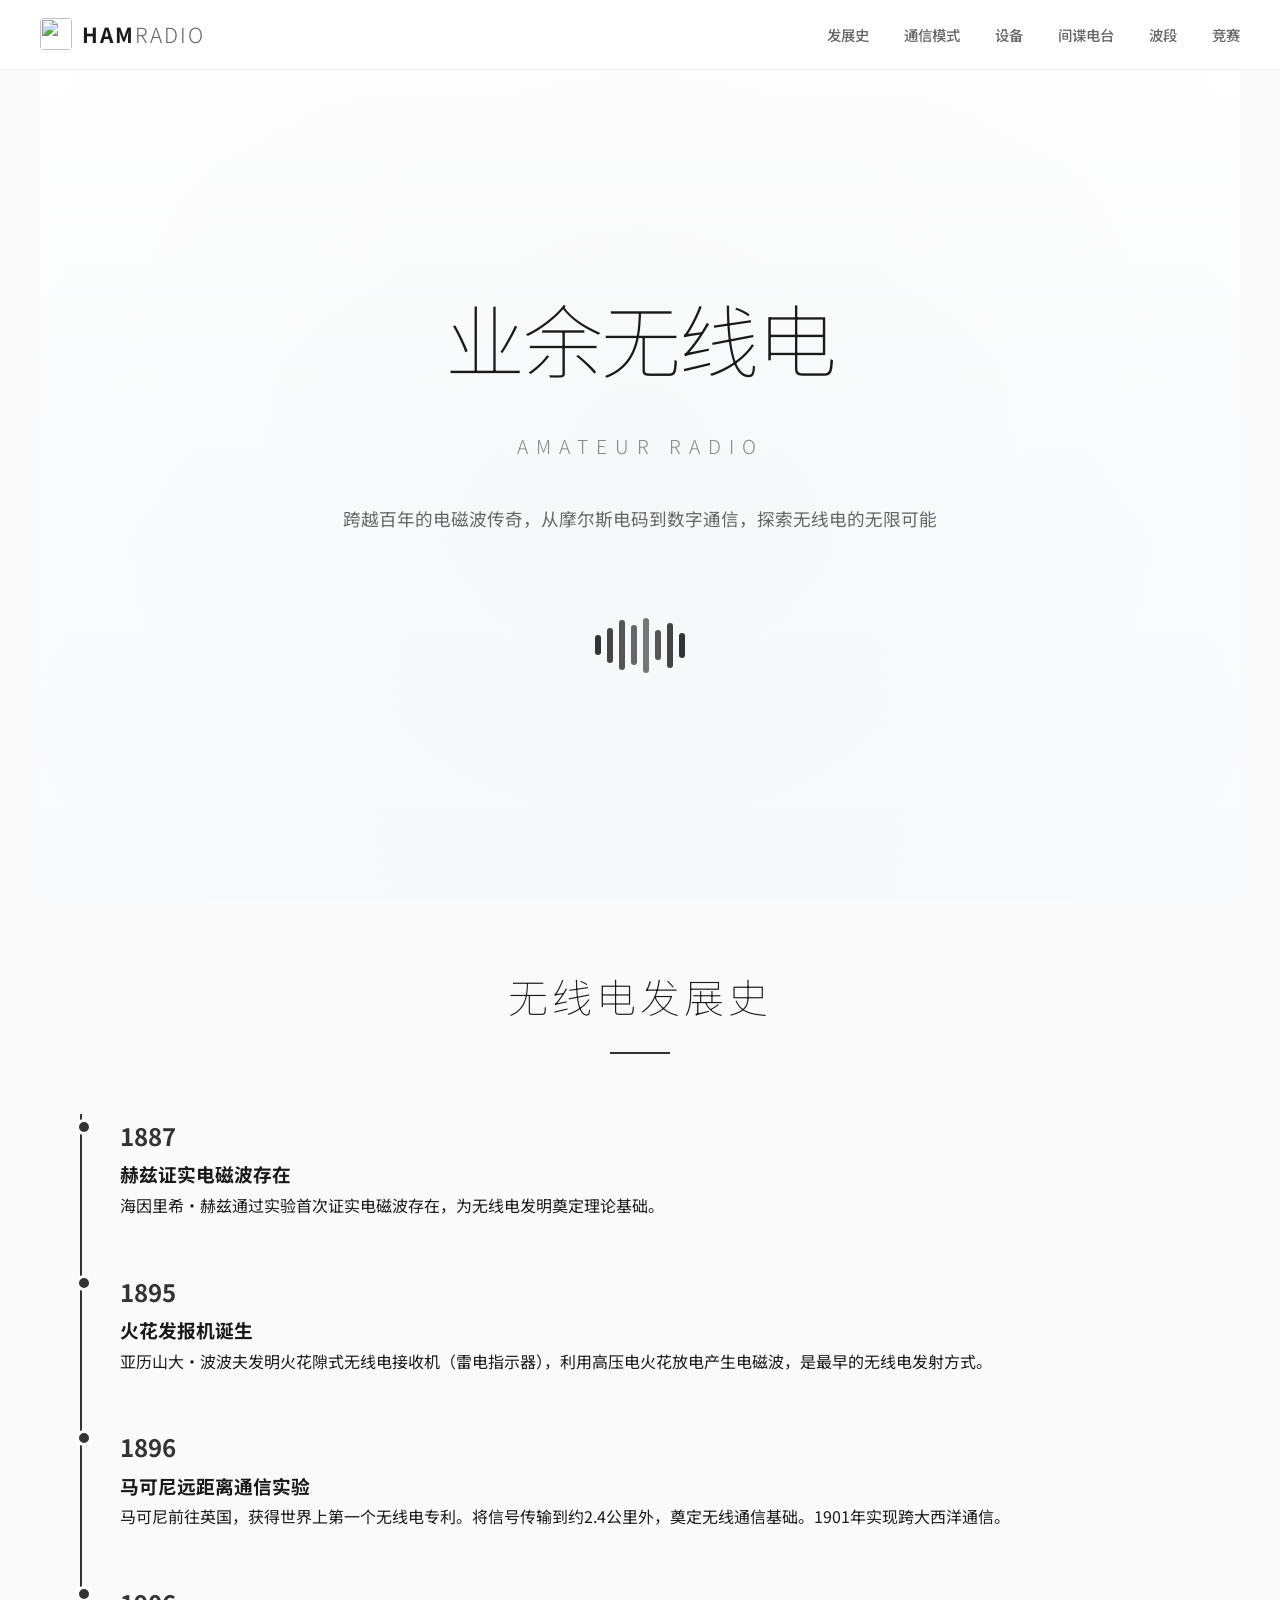
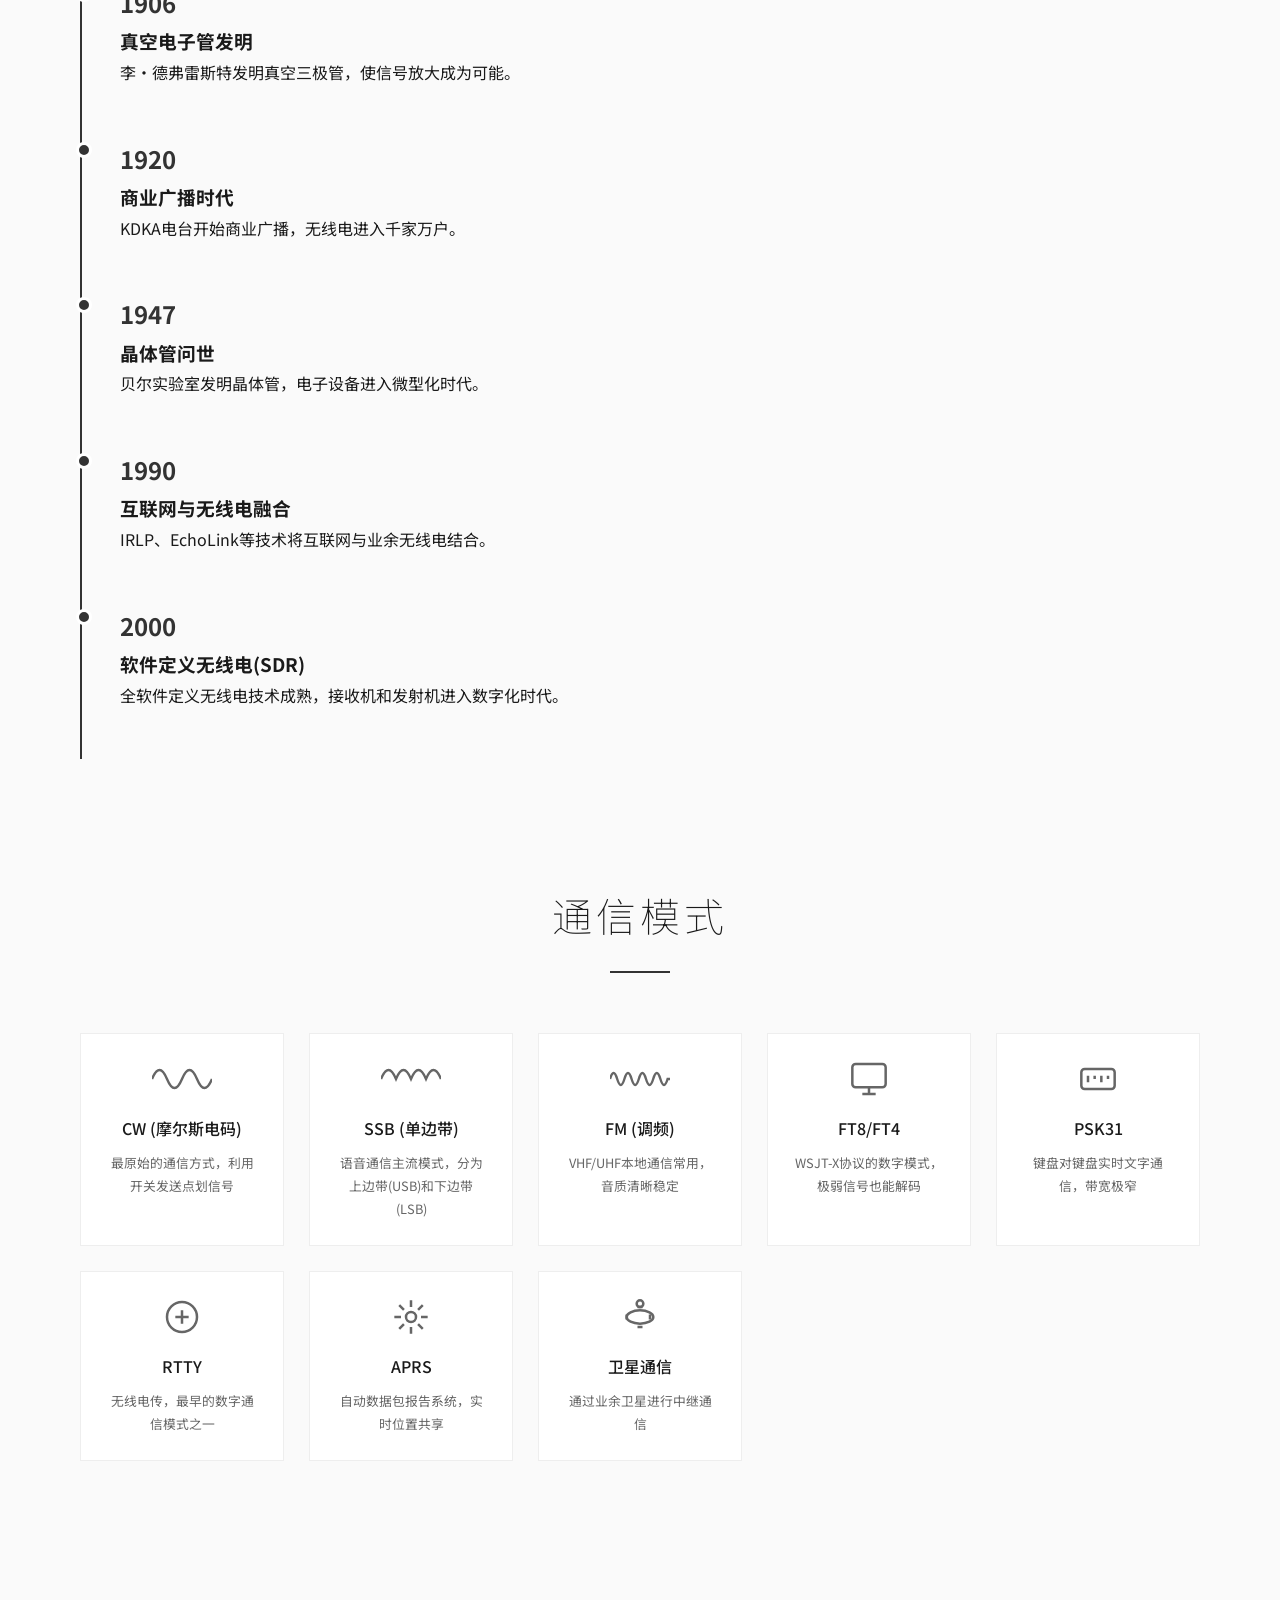
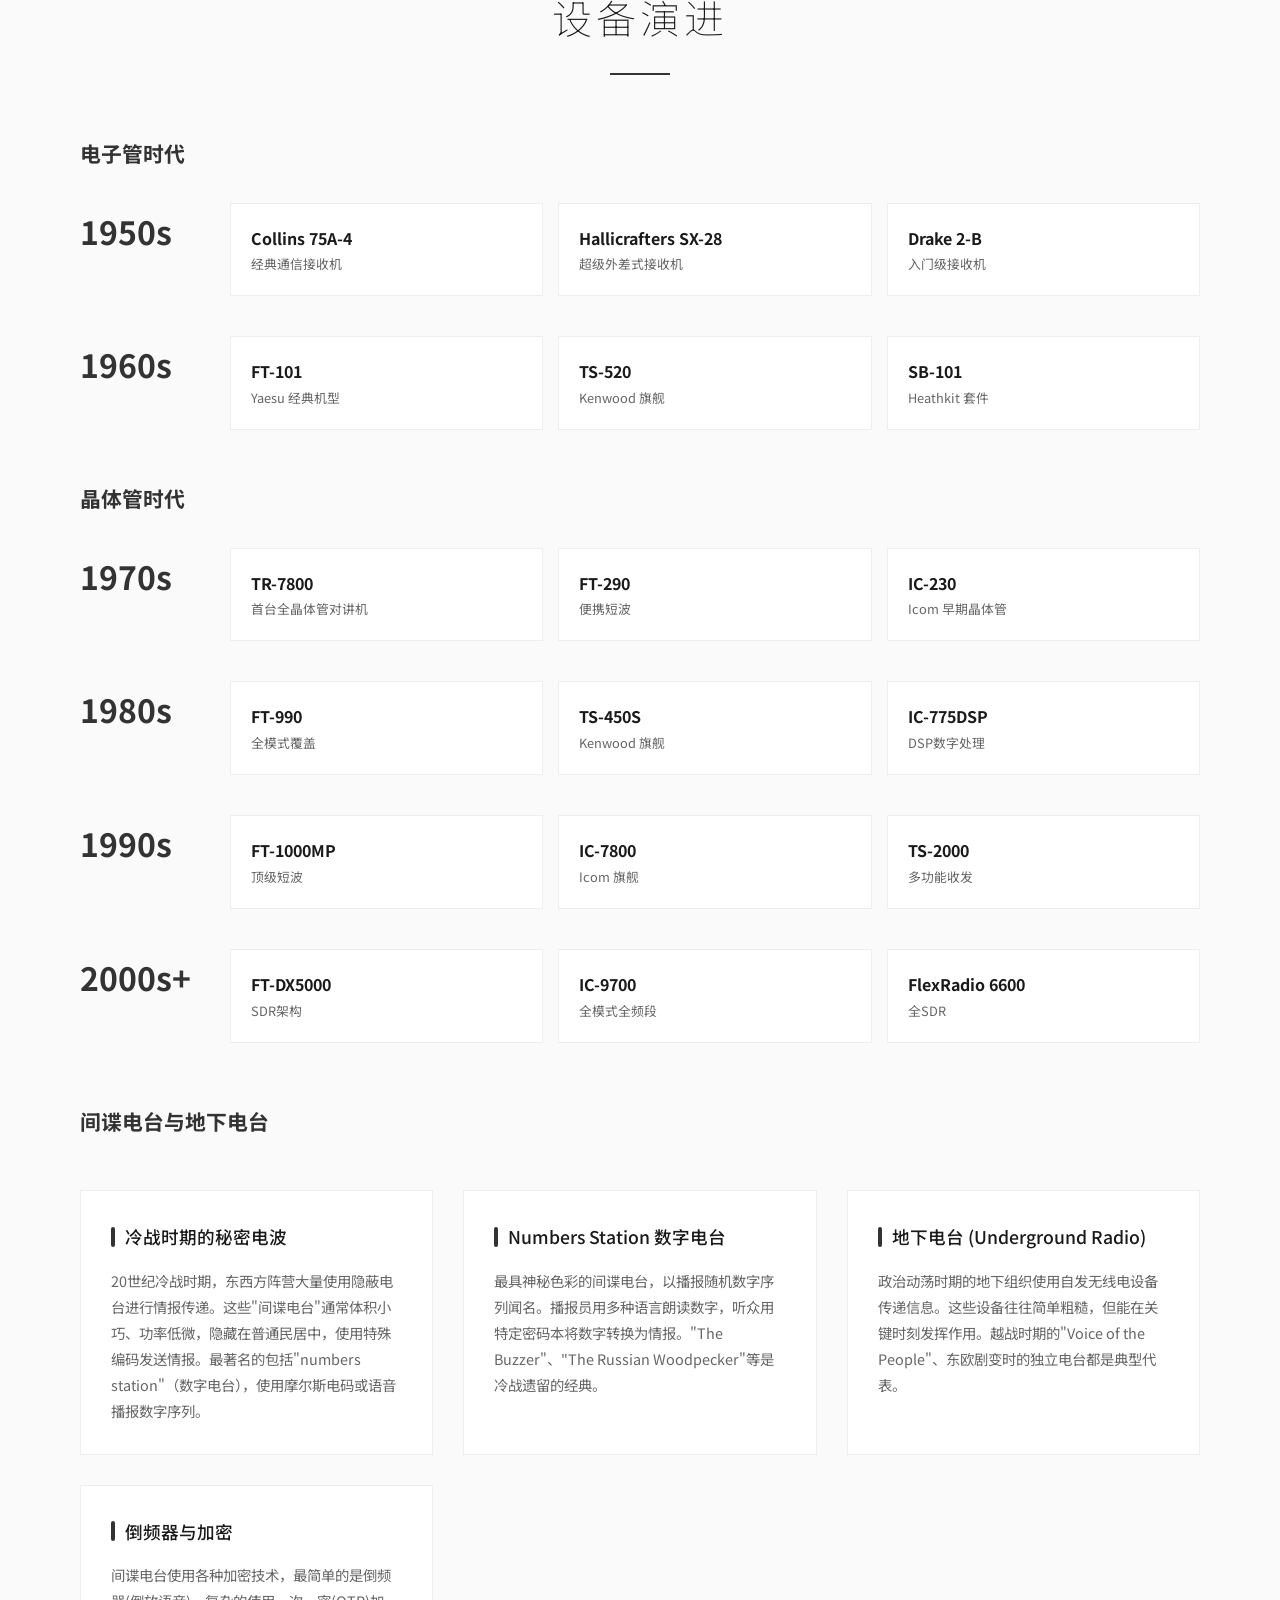
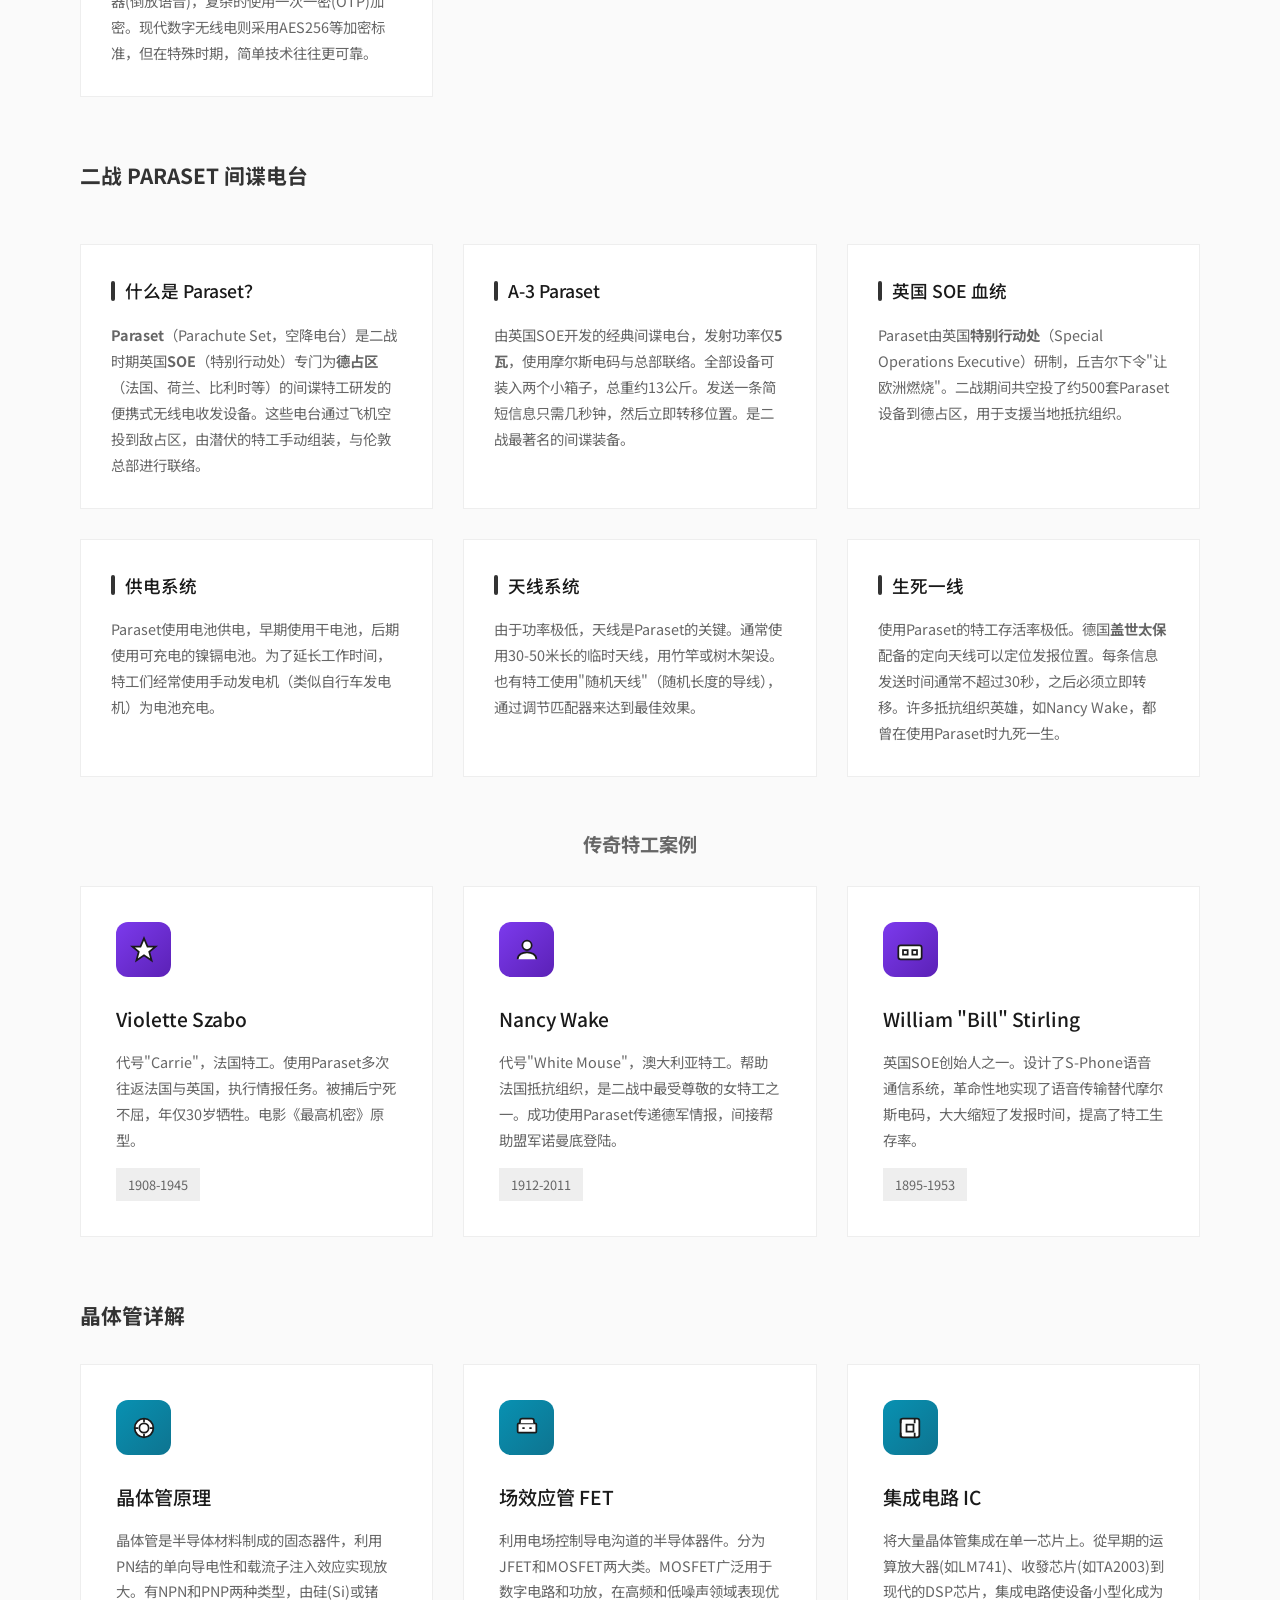
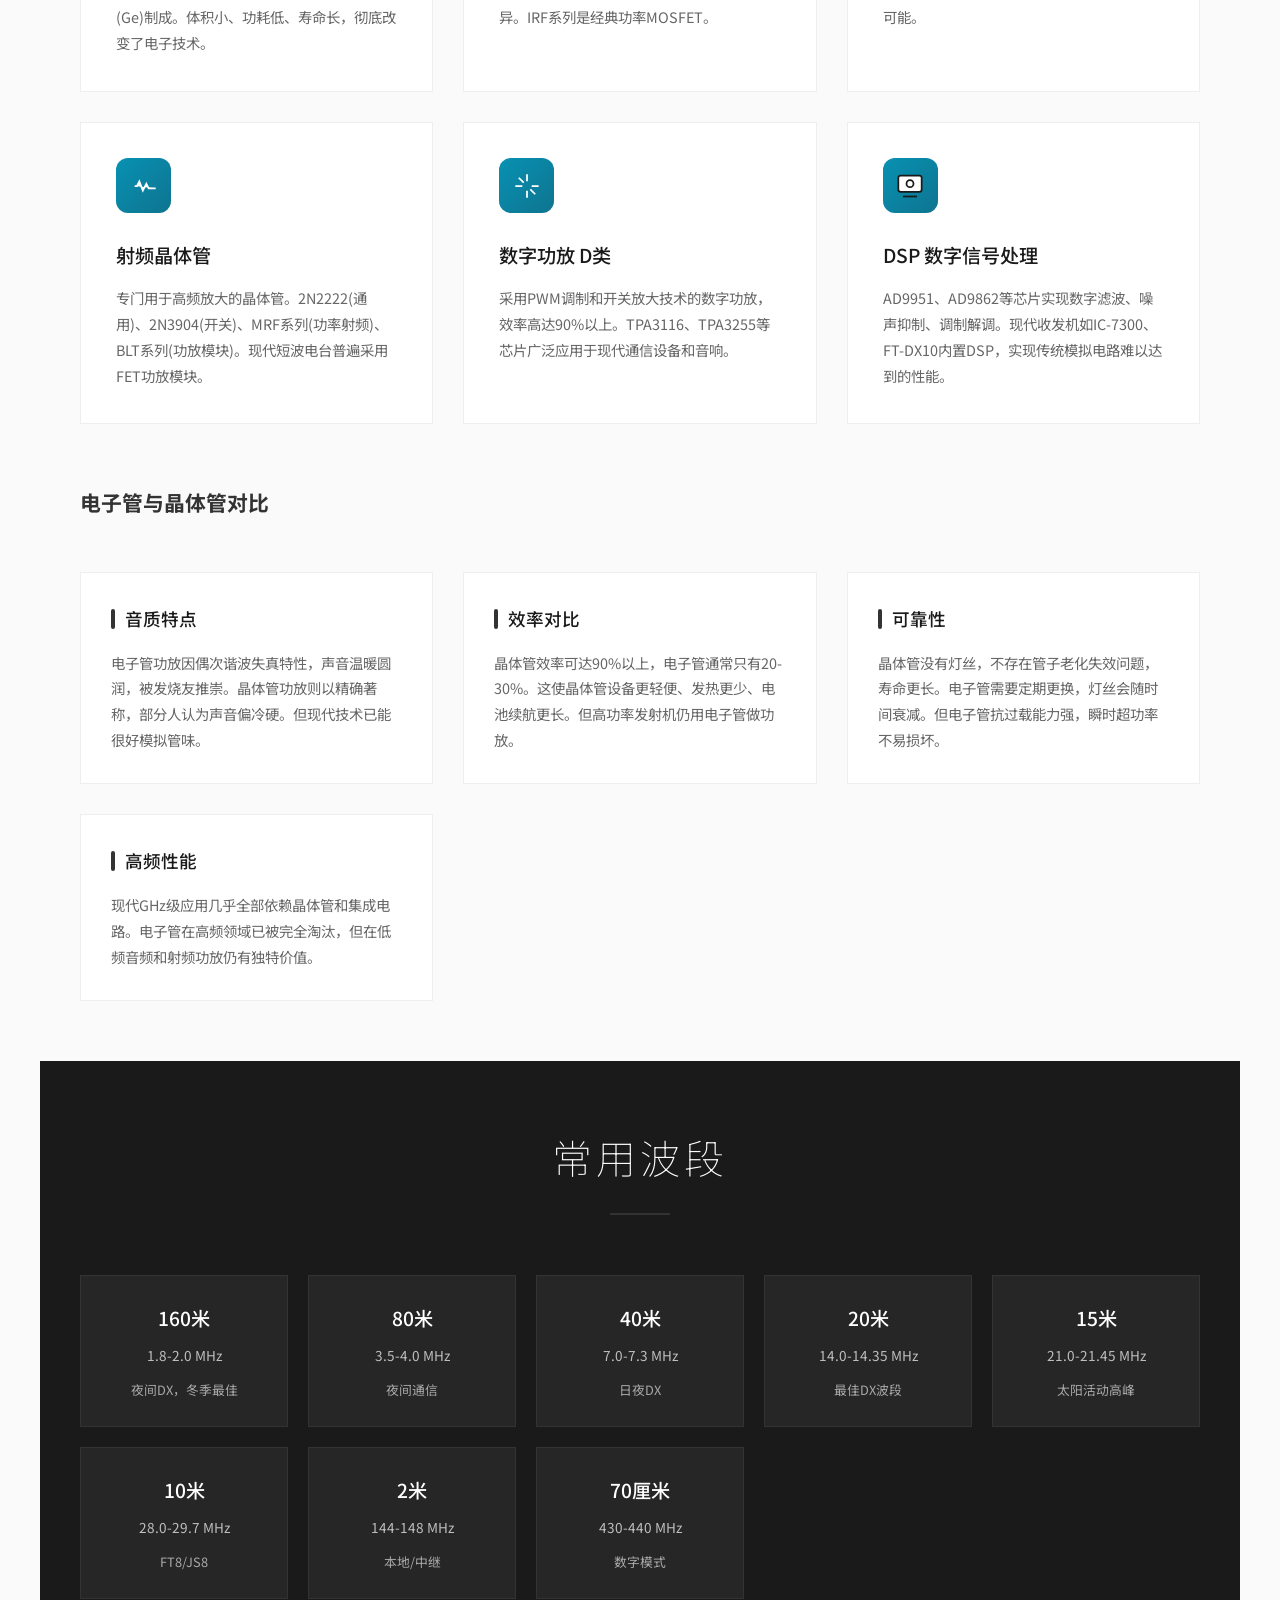
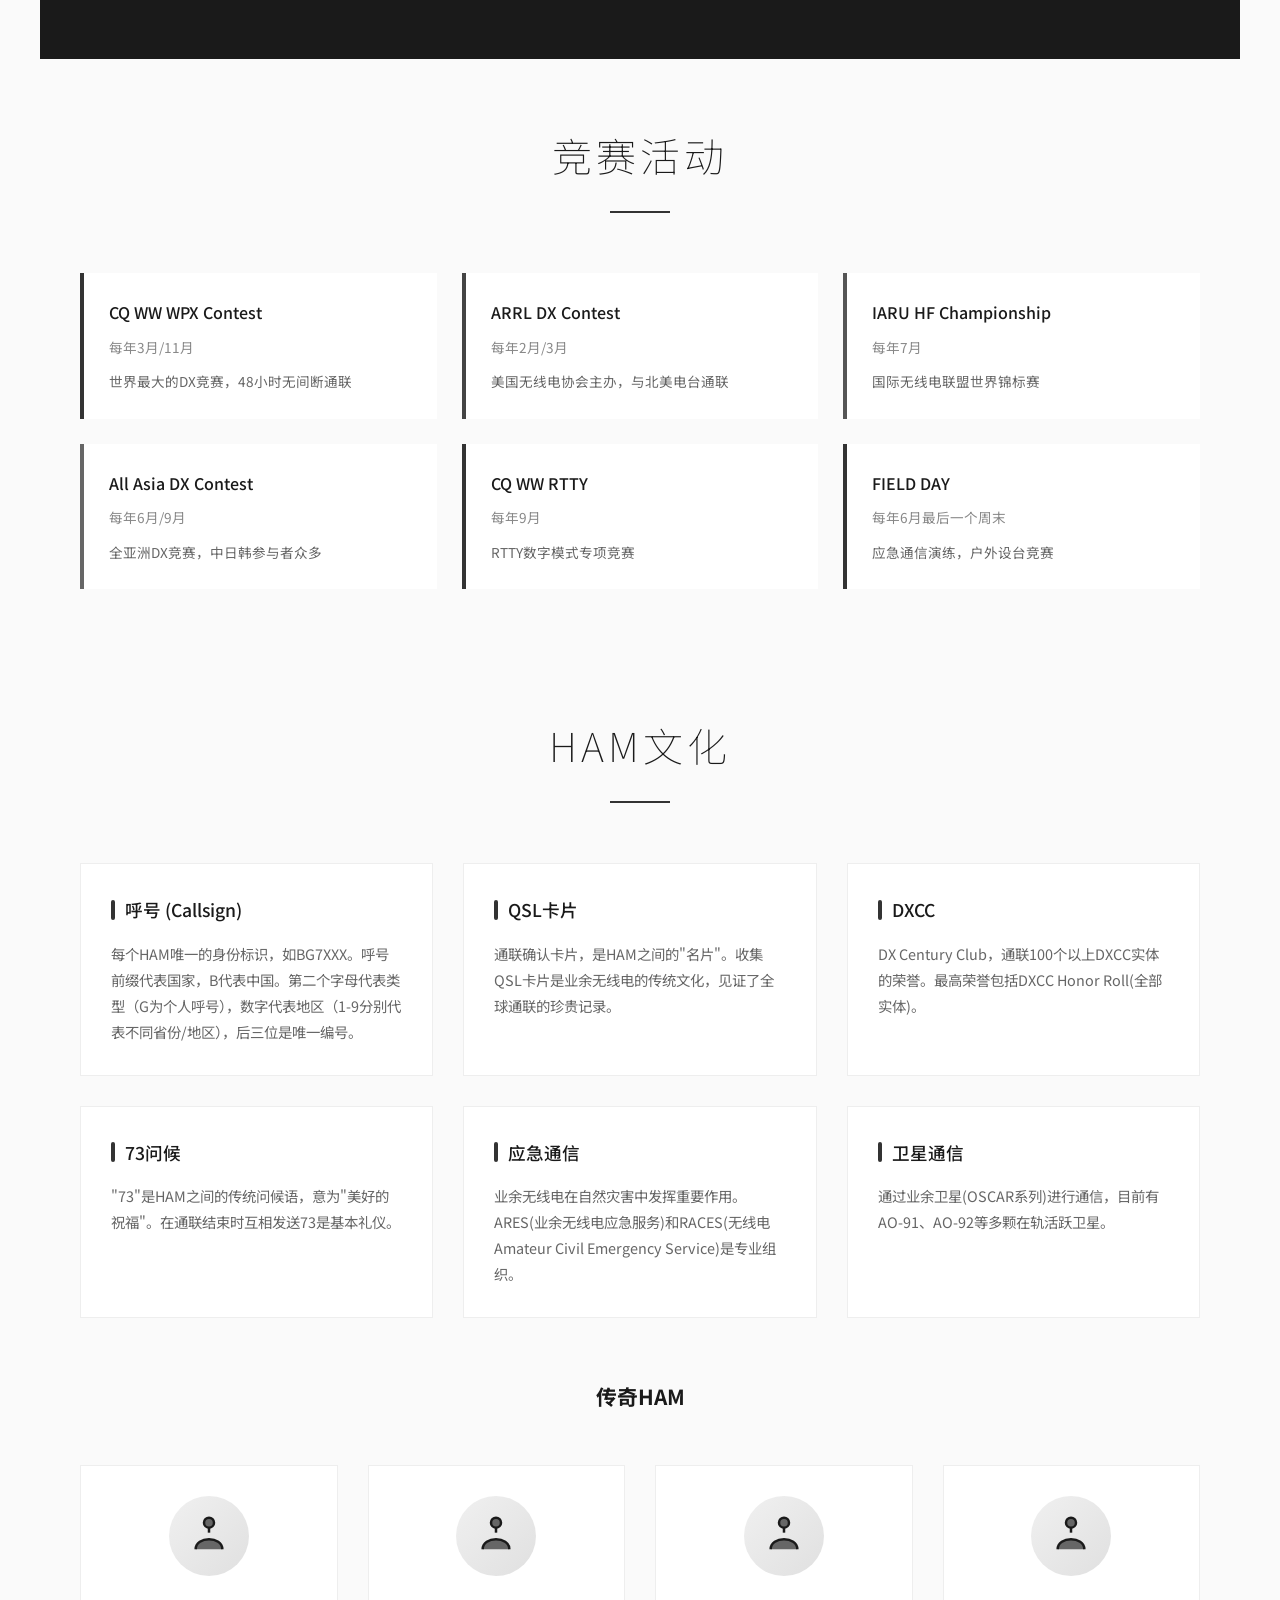
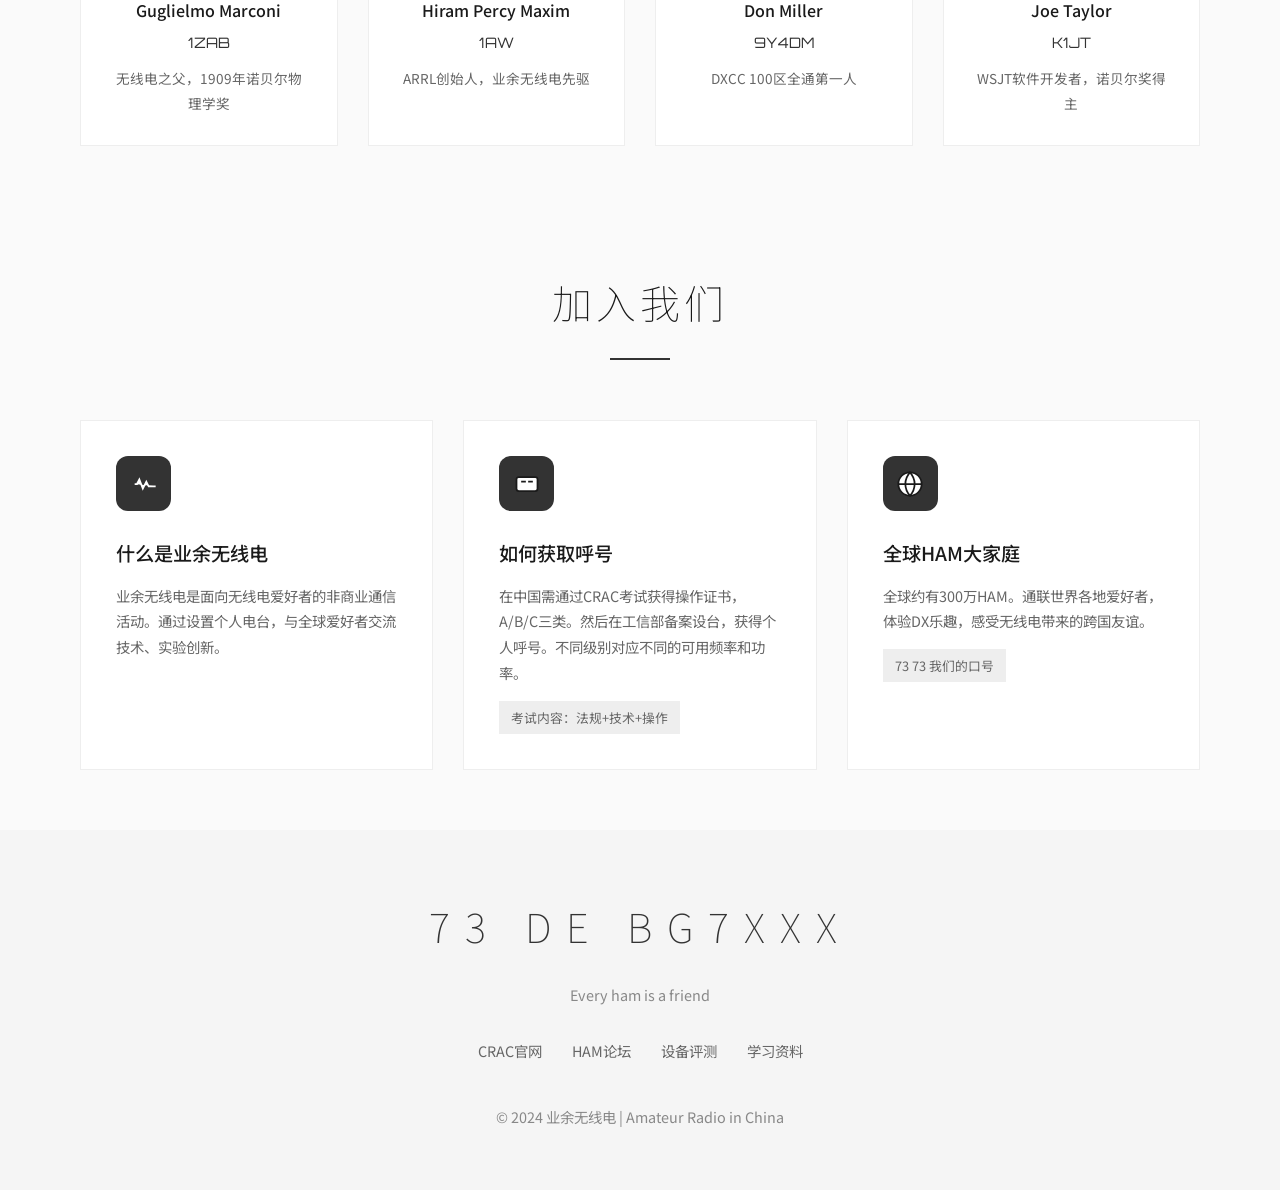
==== commit 7e5616ff: "Upload new index.html" ====
--- a/index.html
+++ b/index.html
@@ -7,6 +7,8 @@
 	<link href="https://fonts.googleapis.com/css2?family=Noto+Sans+SC:wght@300;400;500;700&family=Orbitron:wght@400;500&display=swap" rel="stylesheet">
 	<style>
 		* { margin: 0; padding: 0; box-sizing: border-box; }
+		html, body { max-width: 100%; overflow-x: hidden; }
+		img, video { max-width: 100%; height: auto; }
 		html { scroll-behavior: smooth; }
 		
 		
@@ -37,6 +39,16 @@
 			font-size: 1.3rem;
 			font-weight: 700;
 			letter-spacing: 2px;
+			display: flex;
+			align-items: center;
+		}
+
+		.logo img {
+			width: 32px;
+			height: 32px;
+			object-fit: contain;
+			margin-right: 10px;
+			border-radius: 4px;
 		}
 
 		.logo span { color: #666; font-weight: 300; }
@@ -403,6 +415,9 @@
 			transition: all 0.3s;
 			opacity: 0;
 			transform: translateY(20px);
+			display: flex;
+			flex-direction: column;
+			align-items: center;
 		}
 
 		.mode-card.visible { opacity: 1; transform: translateY(0); }
@@ -413,8 +428,18 @@
 		}
 
 		.mode-icon {
-			font-size: 2rem;
+			width: 60px;
+			height: 40px;
 			margin-bottom: 15px;
+			display: flex;
+			align-items: center;
+			justify-content: center;
+		}
+		
+		.mode-icon svg {
+			width: 100%;
+			height: 100%;
+			stroke: #666;
 		}
 
 		.mode-name {
@@ -608,7 +633,12 @@
 			align-items: center;
 			justify-content: center;
 			margin-bottom: 25px;
-			font-size: 1.4rem;
+		}
+		
+		.equipment-icon svg {
+			width: 28px;
+			height: 28px;
+			fill: #fff;
 		}
 
 		.device-box p { font-size: 0.8rem; color: #666; }
@@ -647,7 +677,12 @@
 			display: flex;
 			align-items: center;
 			justify-content: center;
-			font-size: 2rem;
+		}
+		
+		.hof-avatar svg {
+			width: 40px;
+			height: 40px;
+			fill: #666;
 		}
 
 		.hof-name { font-weight: 500; margin-bottom: 5px; }
@@ -759,13 +794,55 @@
 
 		.footer-links a:hover { color: #333; }
 
+		/* 回到顶部按钮 */
+		.back-to-top {
+			position: fixed;
+			bottom: 30px;
+			right: 30px;
+			width: 50px;
+			height: 50px;
+			background: #333;
+			color: #fff;
+			border: none;
+			border-radius: 50%;
+			cursor: pointer;
+			display: flex;
+			align-items: center;
+			justify-content: center;
+			font-size: 1.2rem;
+			opacity: 0;
+			visibility: hidden;
+			transition: all 0.3s ease;
+			z-index: 998;
+			box-shadow: 0 4px 12px rgba(0,0,0,0.15);
+		}
+
+		.back-to-top.visible {
+			opacity: 1;
+			visibility: visible;
+		}
+
+		.back-to-top:hover {
+			background: #555;
+			transform: translateY(-3px);
+		}
+
 		@media (max-width: 768px) {
 			/* 导航 */
 			nav { 
 				padding: 0 20px; 
 				height: 60px; 
 			}
-			.logo { font-size: 1.1rem; }
+			.logo { 
+				font-size: 1rem; 
+				display: flex;
+				align-items: center;
+			}
+			.logo img {
+				width: 28px;
+				height: 28px;
+				object-fit: contain;
+			}
 			.hamburger { 
 				display: flex; 
 				right: 20px;
@@ -872,13 +949,18 @@
 			.bands-grid { grid-template-columns: 1fr; }
 			.category-nav { flex-wrap: wrap; }
 			.category-link { font-size: 0.75rem; padding: 8px 12px; }
+			.logo { font-size: 0.9rem; }
+			.logo img { width: 24px; height: 24px; }
 		}
 	</style>
 </head>
 <body>
 
 	<nav>
-		<div class="logo">HAM<span>RADIO</span></div>
+		<div class="logo">
+			<img src="images/wxdicon.jpeg">
+			HAM<span>RADIO</span>
+		</div>
 		<ul class="nav-links">
 			<li><a href="#history">发展史</a></li>
 			<li><a href="#modes">通信模式</a></li>
@@ -930,13 +1012,13 @@
 			</div>
 			<div class="timeline-item">
 				<div class="timeline-year">1895</div>
-				<h3 class="timeline-title">⚡ 火花发报机诞生</h3>
-				<p class="timeline-desc">亚历山大·波波夫发明火花隙式无线电接收机。稍后尼古拉·特斯拉也进行类似实验。利用高压电火花放电产生电磁波，是最早的无线电发射方式。</p>
+				<h3 class="timeline-title">火花发报机诞生</h3>
+				<p class="timeline-desc">亚历山大·波波夫发明火花隙式无线电接收机（雷电指示器），利用高压电火花放电产生电磁波，是最早的无线电发射方式。</p>
 			</div>
 			<div class="timeline-item">
-				<div class="timeline-year">1895</div>
-				<h3 class="timeline-title">马可尼实现远距离通信</h3>
-				<p class="timeline-desc">马可尼在家乡成功将信号传输到2.4公里外，奠定无线通信基础。1897年实现跨大西洋通信。</p>
+				<div class="timeline-year">1896</div>
+				<h3 class="timeline-title">马可尼远距离通信实验</h3>
+				<p class="timeline-desc">马可尼前往英国，获得世界上第一个无线电专利。将信号传输到约2.4公里外，奠定无线通信基础。1901年实现跨大西洋通信。</p>
 			</div>
 			<div class="timeline-item">
 				<div class="timeline-year">1906</div>
@@ -974,42 +1056,81 @@
 		</div>
 		<div class="modes-grid">
 			<div class="mode-card">
-				<div class="mode-icon">📟</div>
+				<div class="mode-icon">
+					<svg viewBox="0 0 50 30" fill="none" stroke="currentColor" stroke-width="2">
+						<path d="M0 15 Q6.25 0, 12.5 15 Q18.75 30, 25 15 Q31.25 0, 37.5 15 Q43.75 30, 50 15"/>
+					</svg>
+				</div>
 				<h4 class="mode-name">CW (摩尔斯电码)</h4>
 				<p class="mode-desc">最原始的通信方式，利用开关发送点划信号</p>
 			</div>
 			<div class="mode-card">
-				<div class="mode-icon">📻</div>
+				<div class="mode-icon">
+					<svg viewBox="0 0 50 30" fill="none" stroke="currentColor" stroke-width="2">
+						<path d="M0 15 Q6.25 0, 12.5 15 Q18.75 0, 25 15 Q31.25 0, 37.5 15 Q43.75 0, 50 15"/>
+					</svg>
+				</div>
 				<h4 class="mode-name">SSB (单边带)</h4>
 				<p class="mode-desc">语音通信主流模式，分为上边带(USB)和下边带(LSB)</p>
 			</div>
 			<div class="mode-card">
-				<div class="mode-icon">📺</div>
+				<div class="mode-icon">
+					<svg viewBox="0 0 50 30" fill="none" stroke="currentColor" stroke-width="2">
+						<path d="M0 15 Q3 5, 6 15 Q9 25, 12 15 Q15 5, 18 15 Q21 25, 24 15 Q27 5, 30 15 Q33 25, 36 15 Q39 5, 42 15 Q45 25, 48 15 L50 15"/>
+					</svg>
+				</div>
 				<h4 class="mode-name">FM (调频)</h4>
 				<p class="mode-desc">VHF/UHF本地通信常用，音质清晰稳定</p>
 			</div>
 			<div class="mode-card">
-				<div class="mode-icon">💻</div>
+				<div class="mode-icon">
+					<svg viewBox="0 0 24 24" fill="none" stroke="currentColor" stroke-width="1.5">
+						<rect x="2" y="3" width="20" height="14" rx="2"/>
+						<path d="M8 21h8M12 17v4"/>
+					</svg>
+				</div>
 				<h4 class="mode-name">FT8/FT4</h4>
 				<p class="mode-desc">WSJT-X协议的数字模式，极弱信号也能解码</p>
 			</div>
 			<div class="mode-card">
-				<div class="mode-icon">🖥️</div>
+				<div class="mode-icon">
+					<svg viewBox="0 0 24 24" fill="none" stroke="currentColor" stroke-width="1.5">
+						<rect x="2" y="6" width="20" height="12" rx="2"/>
+						<path d="M6 10v4M10 10v2M14 10v4M18 10v2"/>
+					</svg>
+				</div>
 				<h4 class="mode-name">PSK31</h4>
 				<p class="mode-desc">键盘对键盘实时文字通信，带宽极窄</p>
 			</div>
 			<div class="mode-card">
-				<div class="mode-icon">📡</div>
+				<div class="mode-icon">
+					<svg viewBox="0 0 24 24" fill="none" stroke="currentColor" stroke-width="1.5">
+						<circle cx="12" cy="12" r="9"/>
+						<path d="M12 8v8M8 12h8"/>
+					</svg>
+				</div>
 				<h4 class="mode-name">RTTY</h4>
 				<p class="mode-desc">无线电传，最早的数字通信模式之一</p>
 			</div>
 			<div class="mode-card">
-				<div class="mode-icon">🌐</div>
+				<div class="mode-icon">
+					<svg viewBox="0 0 24 24" fill="none" stroke="currentColor" stroke-width="1.5">
+						<circle cx="12" cy="12" r="3"/>
+						<path d="M12 2v4M12 18v4M2 12h4M18 12h4"/>
+						<path d="M4.93 4.93l2.83 2.83M16.24 16.24l2.83 2.83M4.93 19.07l2.83-2.83M16.24 7.76l2.83-2.83"/>
+					</svg>
+				</div>
 				<h4 class="mode-name">APRS</h4>
 				<p class="mode-desc">自动数据包报告系统，实时位置共享</p>
 			</div>
 			<div class="mode-card">
-				<div class="mode-icon">🛰️</div>
+				<div class="mode-icon">
+					<svg viewBox="0 0 24 24" fill="none" stroke="currentColor" stroke-width="1.5">
+						<circle cx="12" cy="4" r="2"/>
+						<path d="M10.5 6h3M10.5 18h3M4 10.5v3M18 10.5v3"/>
+						<ellipse cx="12" cy="12" rx="8" ry="4"/>
+					</svg>
+				</div>
 				<h4 class="mode-name">卫星通信</h4>
 				<p class="mode-desc">通过业余卫星进行中继通信</p>
 			</div>
@@ -1023,7 +1144,7 @@
 			<div class="section-line"></div>
 		</div>
 		
-		<h3 style="font-size:1.3rem;margin-bottom:30px;color:#333">📻 电子管时代</h3>
+		<h3 style="font-size:1.3rem;margin-bottom:30px;color:#333">电子管时代</h3>
 		<div class="device-timeline">
 			<div class="device-era">
 				<div class="era-year">1950s</div>
@@ -1043,7 +1164,7 @@
 			</div>
 		</div>
 
-		<h3 style="font-size:1.3rem;margin:50px 0 30px;color:#333">💾 晶体管时代</h3>
+		<h3 style="font-size:1.3rem;margin:50px 0 30px;color:#333"> 晶体管时代</h3>
 		<div class="device-timeline">
 			<div class="device-era">
 				<div class="era-year">1970s</div>
@@ -1081,72 +1202,86 @@
 
 		<!-- 间谍电台 -->
 		<div id="spy-radio"></div>
-		<h3 style="font-size:1.3rem;margin:60px 0 30px;color:#333">🕵️ 间谍电台与地下电台</h3>
+		<h3 style="font-size:1.3rem;margin:60px 0 30px;color:#333"> 间谍电台与地下电台</h3>
 		<div class="content-cards">
 			<div class="content-card">
-				<h3>📻 冷战时期的秘密电波</h3>
+				<h3>冷战时期的秘密电波</h3>
 				<p>20世纪冷战时期，东西方阵营大量使用隐蔽电台进行情报传递。这些"间谍电台"通常体积小巧、功率低微，隐藏在普通民居中，使用特殊编码发送情报。最著名的包括"numbers station"（数字电台），使用摩尔斯电码或语音播报数字序列。</p>
 			</div>
 			<div class="content-card">
-				<h3>🔢 Numbers Station 数字电台</h3>
+				<h3>Numbers Station 数字电台</h3>
 				<p>最具神秘色彩的间谍电台，以播报随机数字序列闻名。播报员用多种语言朗读数字，听众用特定密码本将数字转换为情报。"The Buzzer"、"The Russian Woodpecker"等是冷战遗留的经典。</p>
 			</div>
 			<div class="content-card">
-				<h3>⚡ 地下电台 (Underground Radio)</h3>
+				<h3>地下电台 (Underground Radio)</h3>
 				<p>政治动荡时期的地下组织使用自发无线电设备传递信息。这些设备往往简单粗糙，但能在关键时刻发挥作用。越战时期的"Voice of the People"、东欧剧变时的独立电台都是典型代表。</p>
 			</div>
 			<div class="content-card">
-				<h3>🔐 倒频器与加密</h3>
+				<h3>倒频器与加密</h3>
 				<p>间谍电台使用各种加密技术，最简单的是倒频器(倒放语音)，复杂的使用一次一密(OTP)加密。现代数字无线电则采用AES256等加密标准，但在特殊时期，简单技术往往更可靠。</p>
 			</div>
 		</div>
 
 		<!-- 二战Paraset -->
-		<h3 style="font-size:1.3rem;margin:60px 0 30px;color:#333">✈️ 二战 PARASET 间谍电台</h3>
+		<h3 style="font-size:1.3rem;margin:60px 0 30px;color:#333"> 二战 PARASET 间谍电台</h3>
 		<div class="content-cards">
 			<div class="content-card">
-				<h3>🎖️ 什么是 Paraset？</h3>
+				<h3>什么是 Paraset？</h3>
 				<p><strong>Paraset</strong>（Parachute Set，空降电台）是二战时期英国<strong>SOE</strong>（特别行动处）专门为<strong>德占区</strong>（法国、荷兰、比利时等）的间谍特工研发的便携式无线电收发设备。这些电台通过飞机空投到敌占区，由潜伏的特工手动组装，与伦敦总部进行联络。</p>
 			</div>
 			<div class="content-card">
-				<h3>🗝️ A-3 Paraset</h3>
+				<h3>A-3 Paraset</h3>
 				<p>由英国SOE开发的经典间谍电台，发射功率仅<strong>5瓦</strong>，使用摩尔斯电码与总部联络。全部设备可装入两个小箱子，总重约13公斤。发送一条简短信息只需几秒钟，然后立即转移位置。是二战最著名的间谍装备。</p>
 			</div>
 			<div class="content-card">
-				<h3>🇬🇧 英国 SOE 血统</h3>
+				<h3>英国 SOE 血统</h3>
 				<p>Paraset由英国<strong>特别行动处</strong>（Special Operations Executive）研制，丘吉尔下令"让欧洲燃烧"。二战期间共空投了约500套Paraset设备到德占区，用于支援当地抵抗组织。</p>
 			</div>
 			<div class="content-card">
-				<h3>🔋 供电系统</h3>
+				<h3>供电系统</h3>
 				<p>Paraset使用电池供电，早期使用干电池，后期使用可充电的镍镉电池。为了延长工作时间，特工们经常使用手动发电机（类似自行车发电机）为电池充电。</p>
 			</div>
 			<div class="content-card">
-				<h3>📡 天线系统</h3>
+				<h3> 天线系统</h3>
 				<p>由于功率极低，天线是Paraset的关键。通常使用30-50米长的临时天线，用竹竿或树木架设。也有特工使用"随机天线"（随机长度的导线），通过调节匹配器来达到最佳效果。</p>
 			</div>
 			<div class="content-card">
-				<h3>💀 生死一线</h3>
+				<h3> 生死一线</h3>
 				<p>使用Paraset的特工存活率极低。德国<strong>盖世太保</strong>配备的定向天线可以定位发报位置。每条信息发送时间通常不超过30秒，之后必须立即转移。许多抵抗组织英雄，如Nancy Wake，都曾在使用Paraset时九死一生。</p>
 			</div>
 		</div>
 
 		<!-- 经典案例 -->
-		<h3 style="font-size:1.2rem;margin:50px 0 25px;color:#666;text-align:center">🌟 传奇特工案例</h3>
+		<h3 style="font-size:1.2rem;margin:50px 0 25px;color:#666;text-align:center"> 传奇特工案例</h3>
 		<div class="equipment-grid" style="grid-template-columns:repeat(auto-fit,minmax(300px,1fr))">
 			<div class="equipment-card">
-				<div class="equipment-icon" style="background:linear-gradient(135deg,#7c3aed,#5b21b6)">⚡</div>
+				<div class="equipment-icon" style="background:linear-gradient(135deg,#7c3aed,#5b21b6)">
+					<svg viewBox="0 0 24 24" fill="none" stroke="currentColor" stroke-width="1.5">
+						<path d="M12 2l3 7h7l-5.5 4.5 2 7.5-6.5-4.5-6.5 4.5 2-7.5L2 9h7l3-7z"/>
+					</svg>
+				</div>
 				<h3>Violette Szabo</h3>
 				<p>代号"Carrie"，法国特工。使用Paraset多次往返法国与英国，执行情报任务。被捕后宁死不屈，年仅30岁牺牲。电影《最高机密》原型。</p>
 				<span class="equipment-year">1908-1945</span>
 			</div>
 			<div class="equipment-card">
-				<div class="equipment-icon" style="background:linear-gradient(135deg,#7c3aed,#5b21b6)">⚡</div>
+				<div class="equipment-icon" style="background:linear-gradient(135deg,#7c3aed,#5b21b6)">
+					<svg viewBox="0 0 24 24" fill="none" stroke="currentColor" stroke-width="1.5">
+						<circle cx="12" cy="8" r="4"/>
+						<path d="M4 20c0-4 4-6 8-6s8 2 8 6"/>
+					</svg>
+				</div>
 				<h3>Nancy Wake</h3>
 				<p>代号"White Mouse"，澳大利亚特工。帮助法国抵抗组织，是二战中最受尊敬的女特工之一。成功使用Paraset传递德军情报，间接帮助盟军诺曼底登陆。</p>
 				<span class="equipment-year">1912-2011</span>
 			</div>
 			<div class="equipment-card">
-				<div class="equipment-icon" style="background:linear-gradient(135deg,#7c3aed,#5b21b6)">⚡</div>
+				<div class="equipment-icon" style="background:linear-gradient(135deg,#7c3aed,#5b21b6)">
+					<svg viewBox="0 0 24 24" fill="none" stroke="currentColor" stroke-width="1.5">
+						<rect x="2" y="8" width="20" height="12" rx="2"/>
+						<path d="M6 12h4v4H6zM14 12h4v4h-4z"/>
+					</svg>
+				</div>
 				<h3>William "Bill" Stirling</h3>
 				<p>英国SOE创始人之一。设计了S-Phone语音通信系统，革命性地实现了语音传输替代摩尔斯电码，大大缩短了发报时间，提高了特工生存率。</p>
 				<span class="equipment-year">1895-1953</span>
@@ -1155,57 +1290,90 @@
 
 		<!-- 晶体管详解 -->
 		<div id="transistor-detail"></div>
-		<h3 style="font-size:1.3rem;margin:60px 0 30px;color:#333">💎 晶体管详解</h3>
+		<h3 style="font-size:1.3rem;margin:60px 0 30px;color:#333"> 晶体管详解</h3>
 		<div class="equipment-grid">
 			<div class="equipment-card">
-				<div class="equipment-icon" style="background:linear-gradient(135deg,#0891b2,#0e7490)">🔬</div>
+				<div class="equipment-icon" style="background:linear-gradient(135deg,#0891b2,#0e7490)">
+					<svg viewBox="0 0 24 24" fill="none" stroke="currentColor" stroke-width="1.5">
+						<circle cx="12" cy="12" r="8"/>
+						<circle cx="12" cy="12" r="4"/>
+						<path d="M12 4v3M12 17v3M4 12h3M17 12h3"/>
+					</svg>
+				</div>
 				<h3>晶体管原理</h3>
 				<p>晶体管是半导体材料制成的固态器件，利用PN结的单向导电性和载流子注入效应实现放大。有NPN和PNP两种类型，由硅(Si)或锗(Ge)制成。体积小、功耗低、寿命长，彻底改变了电子技术。</p>
 			</div>
 			<div class="equipment-card">
-				<div class="equipment-icon" style="background:linear-gradient(135deg,#0891b2,#0e7490)">📟</div>
+				<div class="equipment-icon" style="background:linear-gradient(135deg,#0891b2,#0e7490)">
+					<svg viewBox="0 0 24 24" fill="none" stroke="currentColor" stroke-width="1.5">
+						<rect x="4" y="8" width="16" height="8" rx="1"/>
+						<path d="M8 12h2M14 12h2"/>
+						<path d="M6 8V6a2 2 0 012-2h8a2 2 0 012 2v2"/>
+					</svg>
+				</div>
 				<h3>场效应管 FET</h3>
 				<p>利用电场控制导电沟道的半导体器件。分为JFET和MOSFET两大类。MOSFET广泛用于数字电路和功放，在高频和低噪声领域表现优异。IRF系列是经典功率MOSFET。</p>
 			</div>
 			<div class="equipment-card">
-				<div class="equipment-icon" style="background:linear-gradient(135deg,#0891b2,#0e7490)">🎛️</div>
+				<div class="equipment-icon" style="background:linear-gradient(135deg,#0891b2,#0e7490)">
+					<svg viewBox="0 0 24 24" fill="none" stroke="currentColor" stroke-width="1.5">
+						<rect x="4" y="4" width="16" height="16" rx="2"/>
+						<path d="M9 9h6v6H9z"/>
+						<path d="M4 4v4M16 4v4M4 16v4M16 16v4"/>
+					</svg>
+				</div>
 				<h3>集成电路 IC</h3>
 				<p>将大量晶体管集成在单一芯片上。從早期的运算放大器(如LM741)、收發芯片(如TA2003)到现代的DSP芯片，集成电路使设备小型化成为可能。</p>
 			</div>
 			<div class="equipment-card">
-				<div class="equipment-icon" style="background:linear-gradient(135deg,#0891b2,#0e7490)">📻</div>
+				<div class="equipment-icon" style="background:linear-gradient(135deg,#0891b2,#0e7490)">
+					<svg viewBox="0 0 24 24" fill="none" stroke="currentColor" stroke-width="1.5" style="color: #fff;">
+						<path d="M4 12h2l2-4 3 8 3-6 2 4h6"/>
+					</svg>
+				</div>
 				<h3>射频晶体管</h3>
 				<p>专门用于高频放大的晶体管。2N2222(通用)、2N3904(开关)、MRF系列(功率射频)、BLT系列(功放模块)。现代短波电台普遍采用FET功放模块。</p>
 			</div>
 			<div class="equipment-card">
-				<div class="equipment-icon" style="background:linear-gradient(135deg,#0891b2,#0e7490)">🔊</div>
+				<div class="equipment-icon" style="background:linear-gradient(135deg,#0891b2,#0e7490)">
+					<svg viewBox="0 0 24 24" fill="none" stroke="currentColor" stroke-width="1.5" style="color: #fff;">
+						<path d="M12 2v6M12 16v6M4.93 4.93l4.24 4.24M14.83 14.83l4.24 4.24"/>
+						<path d="M2 12h6M16 12h6"/>
+					</svg>
+				</div>
 				<h3>数字功放 D类</h3>
 				<p>采用PWM调制和开关放大技术的数字功放，效率高达90%以上。TPA3116、TPA3255等芯片广泛应用于现代通信设备和音响。</p>
 			</div>
 			<div class="equipment-card">
-				<div class="equipment-icon" style="background:linear-gradient(135deg,#0891b2,#0e7490)">🧠</div>
+				<div class="equipment-icon" style="background:linear-gradient(135deg,#0891b2,#0e7490)">
+					<svg viewBox="0 0 24 24" fill="none" stroke="currentColor" stroke-width="1.5">
+						<rect x="2" y="3" width="20" height="14" rx="2"/>
+						<circle cx="12" cy="10" r="3"/>
+						<path d="M6 21h12"/>
+					</svg>
+				</div>
 				<h3>DSP 数字信号处理</h3>
 				<p>AD9951、AD9862等芯片实现数字滤波、噪声抑制、调制解调。现代收发机如IC-7300、FT-DX10内置DSP，实现传统模拟电路难以达到的性能。</p>
 			</div>
 		</div>
 
 		<!-- 电子管 vs 晶体管 -->
-		<h3 style="font-size:1.3rem;margin:60px 0 30px;color:#333">⚖️ 电子管与晶体管对比</h3>
+		<h3 style="font-size:1.3rem;margin:60px 0 30px;color:#333"> 电子管与晶体管对比</h3>
 		<div class="content-cards">
 			<div class="content-card">
-				<h3>🎵 音质特点</h3>
+				<h3> 音质特点</h3>
 				<p>电子管功放因偶次谐波失真特性，声音温暖圆润，被发烧友推崇。晶体管功放则以精确著称，部分人认为声音偏冷硬。但现代技术已能很好模拟管味。</p>
 			</div>
 			<div class="content-card">
-				<h3>⚡ 效率对比</h3>
+				<h3> 效率对比</h3>
 				<p>晶体管效率可达90%以上，电子管通常只有20-30%。这使晶体管设备更轻便、发热更少、电池续航更长。但高功率发射机仍用电子管做功放。</p>
 			</div>
 			<div class="content-card">
-				<h3>🔧 可靠性</h3>
+				<h3> 可靠性</h3>
 				<p>晶体管没有灯丝，不存在管子老化失效问题，寿命更长。电子管需要定期更换，灯丝会随时间衰减。但电子管抗过载能力强，瞬时超功率不易损坏。</p>
 			</div>
 			<div class="content-card">
-				<h3>📡 高频性能</h3>
+				<h3> 高频性能</h3>
 				<p>现代GHz级应用几乎全部依赖晶体管和集成电路。电子管在高频领域已被完全淘汰，但在低频音频和射频功放仍有独特价值。</p>
 			</div>
 		</div>
@@ -1335,28 +1503,52 @@
 			</div>
 		</div>
 
-		<h3 style="font-size:1.3rem;margin:60px 0 30px;text-align:center">🏆 传奇HAM</h3>
+		<h3 style="font-size:1.3rem;margin:60px 0 30px;text-align:center"> 传奇HAM</h3>
 		<div class="hall-of-fame">
 			<div class="hof-card">
-				<div class="hof-avatar">📡</div>
+				<div class="hof-avatar">
+					<svg viewBox="0 0 24 24" fill="none" stroke="currentColor" stroke-width="1.5">
+						<circle cx="12" cy="4" r="3"/>
+						<path d="M4 20c0-4 4-6 8-6s8 2 8 6"/>
+						<path d="M12 7v3"/>
+					</svg>
+				</div>
 				<h4 class="hof-name">Guglielmo Marconi</h4>
 				<p class="hof-callsign">1ZAB</p>
 				<p class="hof-desc">无线电之父，1909年诺贝尔物理学奖</p>
 			</div>
 			<div class="hof-card">
-				<div class="hof-avatar">📻</div>
+				<div class="hof-avatar">
+					<svg viewBox="0 0 24 24" fill="none" stroke="currentColor" stroke-width="1.5">
+						<circle cx="12" cy="4" r="3"/>
+						<path d="M4 20c0-4 4-6 8-6s8 2 8 6"/>
+						<path d="M12 7v3"/>
+					</svg>
+				</div>
 				<h4 class="hof-name">Hiram Percy Maxim</h4>
 				<p class="hof-callsign">1AW</p>
 				<p class="hof-desc">ARRL创始人，业余无线电先驱</p>
 			</div>
 			<div class="hof-card">
-				<div class="hof-avatar">📟</div>
+				<div class="hof-avatar">
+					<svg viewBox="0 0 24 24" fill="none" stroke="currentColor" stroke-width="1.5">
+						<circle cx="12" cy="4" r="3"/>
+						<path d="M4 20c0-4 4-6 8-6s8 2 8 6"/>
+						<path d="M12 7v3"/>
+					</svg>
+				</div>
 				<h4 class="hof-name">Don Miller</h4>
 				<p class="hof-callsign">9Y4DM</p>
 				<p class="hof-desc">DXCC 100区全通第一人</p>
 			</div>
 			<div class="hof-card">
-				<div class="hof-avatar">🛰️</div>
+				<div class="hof-avatar">
+					<svg viewBox="0 0 24 24" fill="none" stroke="currentColor" stroke-width="1.5">
+						<circle cx="12" cy="4" r="3"/>
+						<path d="M4 20c0-4 4-6 8-6s8 2 8 6"/>
+						<path d="M12 7v3"/>
+					</svg>
+				</div>
 				<h4 class="hof-name">Joe Taylor</h4>
 				<p class="hof-callsign">K1JT</p>
 				<p class="hof-desc">WSJT软件开发者，诺贝尔奖得主</p>
@@ -1372,24 +1564,41 @@
 		</div>
 		<div class="equipment-grid">
 			<div class="equipment-card">
-				<div class="equipment-icon">📡</div>
+				<div class="equipment-icon">
+					<svg viewBox="0 0 24 24" fill="none" stroke="currentColor" stroke-width="1.5" style="color: #fff;">
+						<path d="M4 12h2l2-4 3 8 3-6 2 4h6"/>
+					</svg>
+				</div>
 				<h3>什么是业余无线电</h3>
 				<p>业余无线电是面向无线电爱好者的非商业通信活动。通过设置个人电台，与全球爱好者交流技术、实验创新。</p>
 			</div>
 			<div class="equipment-card">
-				<div class="equipment-icon">🎓</div>
+				<div class="equipment-icon">
+					<svg viewBox="0 0 24 24" fill="none" stroke="currentColor" stroke-width="1.5">
+						<rect x="3" y="6" width="18" height="12" rx="2"/>
+						<path d="M7 10h4M13 10h4"/>
+					</svg>
+				</div>
 				<h3>如何获取呼号</h3>
 				<p>在中国需通过CRAC考试获得操作证书，A/B/C三类。然后在工信部备案设台，获得个人呼号。不同级别对应不同的可用频率和功率。</p>
 				<span class="equipment-year">考试内容：法规+技术+操作</span>
 			</div>
 			<div class="equipment-card">
-				<div class="equipment-icon">🌍</div>
+				<div class="equipment-icon">
+					<svg viewBox="0 0 24 24" fill="none" stroke="currentColor" stroke-width="1.5">
+						<circle cx="12" cy="12" r="10"/>
+						<path d="M2 12h20M12 2a15.3 15.3 0 014 10 15.3 15.3 0 01-4 10 15.3 15.3 0 01-4-10 15.3 15.3 0 014-10z"/>
+					</svg>
+				</div>
 				<h3>全球HAM大家庭</h3>
 				<p>全球约有300万HAM。通联世界各地爱好者，体验DX乐趣，感受无线电带来的跨国友谊。</p>
 				<span class="equipment-year">73 73 我们的口号</span>
 			</div>
 		</div>
 	</section>
+
+	<!-- 回到顶部按钮 -->
+	<button class="back-to-top" id="backToTop" onclick="scrollToTop()">↑</button>
 
 	<footer>
 		<div class="footer-callsign">73 DE BG7XXX</div>
@@ -1408,6 +1617,20 @@
 			document.querySelector('.hamburger').classList.toggle('active');
 			document.getElementById('navMobile').classList.toggle('active');
 		}
+
+		function scrollToTop() {
+			window.scrollTo({ top: 0, behavior: 'smooth' });
+		}
+
+		// 显示/隐藏回到顶部按钮
+		window.addEventListener('scroll', function() {
+			const btn = document.getElementById('backToTop');
+			if (window.scrollY > 2000) {
+				btn.classList.add('visible');
+			} else {
+				btn.classList.remove('visible');
+			}
+		});
 
 		const observerOptions = { threshold: 0.1, rootMargin: '0px 0px -50px 0px' };
 		const observer = new IntersectionObserver((entries) => {
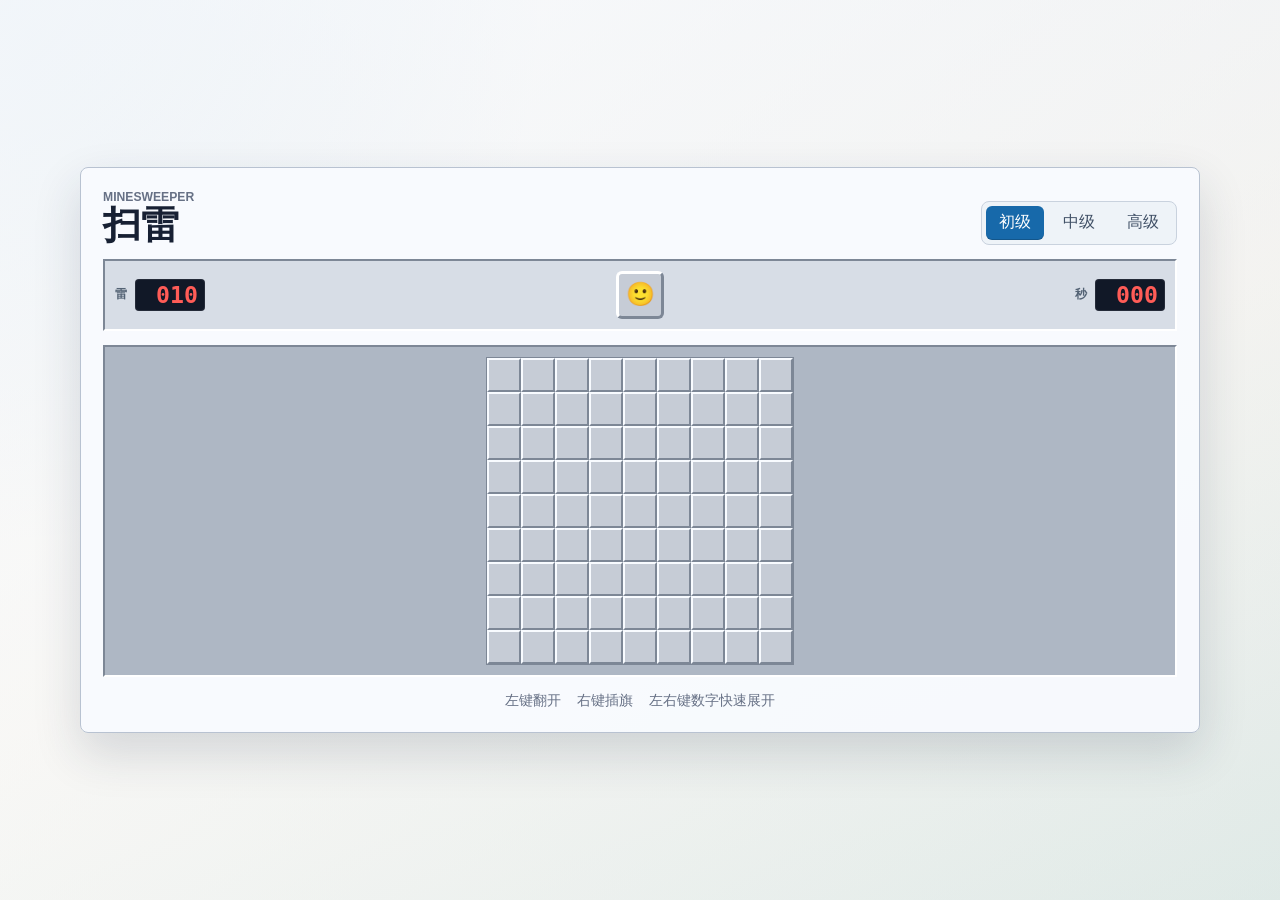
==== commit c20e40a3: "Add minesweeper game" ====
--- a/index.html
+++ b/index.html
@@ -1,1655 +1,52 @@
 <!DOCTYPE html>
-<html lang="zh">
+<html lang="zh-CN">
 <head>
-	<meta charset="UTF-8">
-	<meta name="viewport" content="width=device-width, initial-scale=1.0">
-	<title>业余无线电 | Amateur Radio</title>
-	<link href="https://fonts.googleapis.com/css2?family=Noto+Sans+SC:wght@300;400;500;700&family=Orbitron:wght@400;500&display=swap" rel="stylesheet">
-	<style>
-		* { margin: 0; padding: 0; box-sizing: border-box; }
-		html, body { max-width: 100%; overflow-x: hidden; }
-		img, video { max-width: 100%; height: auto; }
-		html { scroll-behavior: smooth; }
-		
-		
-		body {
-			background: #fafafa;
-			color: #1a1a1a;
-			font-family: 'Noto Sans SC', sans-serif;
-			line-height: 1.8;
-		}
-
-		nav {
-			position: fixed;
-			top: 0;
-			left: 0;
-			right: 0;
-			background: rgba(255,255,255,0.95);
-			backdrop-filter: blur(10px);
-			z-index: 1000;
-			padding: 0 40px;
-			height: 70px;
-			display: flex;
-			align-items: center;
-			justify-content: space-between;
-			border-bottom: 1px solid #eee;
-		}
-
-		.logo {
-			font-size: 1.3rem;
-			font-weight: 700;
-			letter-spacing: 2px;
-			display: flex;
-			align-items: center;
-		}
-
-		.logo img {
-			width: 32px;
-			height: 32px;
-			object-fit: contain;
-			margin-right: 10px;
-			border-radius: 4px;
-		}
-
-		.logo span { color: #666; font-weight: 300; }
-
-		.hamburger {
-			display: none;
-			flex-direction: column;
-			justify-content: center;
-			align-items: center;
-			width: 30px;
-			height: 30px;
-			cursor: pointer;
-			padding: 5px;
-			z-index: 1001;
-			gap: 6px;
-			margin-left: auto;
-		}
-
-		.hamburger span {
-			display: block;
-			width: 24px;
-			height: 2px;
-			background: #333;
-			transition: all 0.3s ease;
-			border-radius: 2px;
-		}
-
-		.hamburger.active span:nth-child(1) {
-			transform: translateY(8px) rotate(45deg);
-		}
-
-		.hamburger.active span:nth-child(2) {
-			opacity: 0;
-			transform: scale(0);
-		}
-
-		.hamburger.active span:nth-child(3) {
-			transform: translateY(-8px) rotate(-45deg);
-		}
-
-		/* 移动端全屏菜单 - 默认隐藏 */
-		.nav-mobile {
-			display: flex;
-			position: fixed;
-			top: 0;
-			left: 0;
-			right: 0;
-			bottom: 0;
-			background: rgba(255,255,255,0.98);
-			z-index: 999;
-			flex-direction: column;
-			align-items: center;
-			justify-content: center;
-			gap: 20px;
-			opacity: 0;
-			visibility: hidden;
-			transition: all 0.3s ease;
-			padding: 100px 40px 40px;
-		}
-
-		.nav-mobile.active {
-			opacity: 1;
-			visibility: visible;
-		}
-
-		.nav-mobile a {
-			font-size: 1.3rem;
-			color: #333;
-			text-decoration: none;
-			opacity: 0;
-			transform: translateY(20px);
-			transition: all 0.3s ease;
-		}
-
-		.nav-mobile.active a {
-			opacity: 1;
-			transform: translateY(0);
-		}
-
-		.nav-mobile.active a:nth-child(1) { transition-delay: 0.1s; }
-		.nav-mobile.active a:nth-child(2) { transition-delay: 0.15s; }
-		.nav-mobile.active a:nth-child(3) { transition-delay: 0.2s; }
-		.nav-mobile.active a:nth-child(4) { transition-delay: 0.25s; }
-		.nav-mobile.active a:nth-child(5) { transition-delay: 0.3s; }
-		.nav-mobile.active a:nth-child(6) { transition-delay: 0.35s; }
-
-		.nav-links {
-			display: flex;
-			gap: 35px;
-			list-style: none;
-		}
-
-		.nav-links a {
-			text-decoration: none;
-			color: #666;
-			font-size: 0.9rem;
-			font-weight: 500;
-			transition: color 0.3s;
-			position: relative;
-		}
-
-		.nav-links a:hover { color: #333; }
-
-		.hero {
-			min-height: 100vh;
-			display: flex;
-			flex-direction: column;
-			align-items: center;
-			justify-content: center;
-			padding: 100px 40px 60px;
-			text-align: center;
-			background: linear-gradient(180deg, #fff 0%, #f8fafc 100%);
-			position: relative;
-			overflow: hidden;
-		}
-
-		.hero::before {
-			content: '';
-			position: absolute;
-			top: -50%;
-			left: -50%;
-			width: 200%;
-			height: 200%;
-			background: radial-gradient(circle, rgba(0,0,0,0.02) 0%, transparent 50%);
-			animation: heroFloat 20s linear infinite;
-		}
-
-		@keyframes heroFloat {
-			from { transform: rotate(0deg); }
-			to { transform: rotate(360deg); }
-		}
-
-		.hero-title {
-			font-size: 5rem;
-			font-weight: 100;
-			letter-spacing: -2px;
-			opacity: 0;
-			animation: fadeInUp 1s ease forwards;
-		}
-
-		.hero-subtitle {
-			font-size: 1.2rem;
-			color: #888;
-			font-weight: 300;
-			letter-spacing: 8px;
-			text-transform: uppercase;
-			margin-top: 20px;
-			opacity: 0;
-			animation: fadeInUp 1s ease 0.3s forwards;
-		}
-
-		.hero-desc {
-			max-width: 600px;
-			margin: 40px auto;
-			color: #666;
-			font-size: 1.1rem;
-			opacity: 0;
-			animation: fadeInUp 1s ease 0.6s forwards;
-		}
-
-		@keyframes fadeInUp {
-			from { opacity: 0; transform: translateY(30px); }
-			to { opacity: 1; transform: translateY(0); }
-		}
-
-		.signal-wave {
-			display: flex;
-			align-items: center;
-			justify-content: center;
-			gap: 6px;
-			height: 60px;
-			margin-top: 40px;
-			opacity: 0;
-			animation: fadeInUp 1s ease 0.9s forwards;
-		}
-
-		.signal-wave .bar {
-			width: 6px;
-			border-radius: 3px;
-			animation: signalPulse 1.5s ease-in-out infinite;
-		}
-
-		.signal-wave .bar:nth-child(1) { height: 20px; background: #333; animation-delay: 0s; }
-		.signal-wave .bar:nth-child(2) { height: 35px; background: #444; animation-delay: 0.1s; }
-		.signal-wave .bar:nth-child(3) { height: 50px; background: #555; animation-delay: 0.2s; }
-		.signal-wave .bar:nth-child(4) { height: 40px; background: #666; animation-delay: 0.3s; }
-		.signal-wave .bar:nth-child(5) { height: 55px; background: #777; animation-delay: 0.4s; }
-		.signal-wave .bar:nth-child(6) { height: 30px; background: #555; animation-delay: 0.5s; }
-		.signal-wave .bar:nth-child(7) { height: 45px; background: #444; animation-delay: 0.6s; }
-		.signal-wave .bar:nth-child(8) { height: 25px; background: #333; animation-delay: 0.7s; }
-
-		@keyframes signalPulse {
-			0%, 100% { transform: scaleY(1); opacity: 0.4; }
-			50% { transform: scaleY(1); opacity: 1; }
-		}
-
-		.category-nav {
-			display: flex;
-			justify-content: center;
-			gap: 20px;
-			padding: 40px;
-			flex-wrap: wrap;
-			opacity: 0;
-			animation: fadeInUp 1s ease 1.2s forwards;
-		}
-
-		.category-link {
-			padding: 12px 25px;
-			border: 1px solid #ddd;
-			text-decoration: none;
-			color: #666;
-			font-size: 0.9rem;
-			transition: all 0.3s;
-		}
-
-		.category-link:hover {
-			background: #333;
-			color: #fff;
-			border-color: #333;
-			transform: translateY(-2px);
-		}
-
-		section {
-			padding: 60px 40px;
-			max-width: 1200px;
-			margin: 0 auto;
-		}
-
-		.section-header {
-			text-align: center;
-			margin-bottom: 60px;
-		}
-
-		.section-title {
-			font-size: 2.5rem;
-			font-weight: 100;
-			letter-spacing: 4px;
-		}
-
-		.section-line {
-			width: 60px;
-			height: 2px;
-			background: #333;
-			margin: 20px auto;
-		}
-
-		.timeline {
-			position: relative;
-			padding-left: 40px;
-		}
-
-		.timeline::before {
-			content: '';
-			position: absolute;
-			left: 0;
-			top: 0;
-			bottom: 0;
-			width: 2px;
-			background: #333;
-		}
-
-		.timeline-item {
-			position: relative;
-			padding-bottom: 50px;
-			opacity: 0;
-			transform: translateX(-30px);
-			transition: all 0.8s ease;
-		}
-
-		.timeline-item.visible { opacity: 1; transform: translateX(0); }
-
-		.timeline-item::before {
-			content: '';
-			position: absolute;
-			left: -44px;
-			top: 5px;
-			width: 10px;
-			height: 10px;
-			background: #333;
-			border-radius: 50%;
-			border: 3px solid #fff;
-		}
-
-		.timeline-year {
-			font-size: 1.5rem;
-			font-weight: 700;
-			color: #333;
-		}
-
-		.timeline-item::before {
-			content: '';
-			position: absolute;
-			left: -44px;
-			top: 5px;
-			width: 10px;
-			height: 10px;
-			background: #333;
-			border-radius: 50%;
-			border: 3px solid #fff;
-		}
-
-		.timeline-year {
-			font-size: 1.5rem;
-			font-weight: 700;
-			color: #333;
-		}
-
-		/* 多种内容卡片 */
-		.content-cards {
-			display: grid;
-			grid-template-columns: repeat(auto-fit, minmax(350px, 1fr));
-			gap: 30px;
-			margin-top: 50px;
-		}
-
-		.content-card {
-			background: #fff;
-			border: 1px solid #eee;
-			padding: 30px;
-			transition: all 0.3s;
-			opacity: 0;
-			transform: scale(0.95);
-		}
-
-		.content-card.visible { opacity: 1; transform: scale(1); }
-
-		.content-card:hover {
-			border-color: #333;
-			transform: translateY(-3px);
-		}
-
-		.content-card h3 {
-			font-size: 1.1rem;
-			font-weight: 500;
-			margin-bottom: 15px;
-			display: flex;
-			align-items: center;
-			gap: 10px;
-		}
-
-		.content-card h3::before {
-			content: '';
-			width: 4px;
-			height: 20px;
-			background: #333;
-			border-radius: 2px;
-		}
-
-		.content-card p { color: #666; font-size: 0.9rem; }
-
-		/* 模式介绍 */
-		.modes-grid {
-			display: grid;
-			grid-template-columns: repeat(auto-fit, minmax(200px, 1fr));
-			gap: 25px;
-			margin-top: 50px;
-		}
-
-		.mode-card {
-			background: #fff;
-			border: 1px solid #eee;
-			padding: 25px;
-			text-align: center;
-			transition: all 0.3s;
-			opacity: 0;
-			transform: translateY(20px);
-			display: flex;
-			flex-direction: column;
-			align-items: center;
-		}
-
-		.mode-card.visible { opacity: 1; transform: translateY(0); }
-
-		.mode-card:hover {
-			border-color: #333;
-			background: #fafafa;
-		}
-
-		.mode-icon {
-			width: 60px;
-			height: 40px;
-			margin-bottom: 15px;
-			display: flex;
-			align-items: center;
-			justify-content: center;
-		}
-		
-		.mode-icon svg {
-			width: 100%;
-			height: 100%;
-			stroke: #666;
-		}
-
-		.mode-name {
-			font-weight: 500;
-			margin-bottom: 8px;
-		}
-
-		.mode-desc {
-			font-size: 0.8rem;
-			color: #666;
-		}
-
-		/* 设备展示 */
-		.tube-showcase {
-			display: grid;
-			grid-template-columns: repeat(auto-fit, minmax(180px, 1fr));
-			gap: 20px;
-			margin-top: 40px;
-		}
-
-		.tube-item {
-			text-align: center;
-			padding: 25px 15px;
-			background: #fff;
-			border: 1px solid #eee;
-			transition: all 0.3s;
-			opacity: 0;
-			transform: scale(0.95);
-		}
-
-		.tube-item.visible { opacity: 1; transform: scale(1); }
-
-		.tube-item:hover {
-			border-color: #333;
-			transform: translateY(-5px);
-		}
-
-		.tube-name {
-			font-size: 1rem;
-			font-weight: 500;
-			margin-bottom: 8px;
-			color: #333;
-		}
-
-		.tube-info {
-			font-size: 0.8rem;
-			color: #666;
-		}
-
-		/* 波段卡片 */
-		.bands-section {
-			background: #1a1a1a;
-			color: #fff;
-			padding: 60px 40px;
-		}
-
-		.bands-section .section-title { color: #fff; }
-
-		.bands-grid {
-			display: grid;
-			grid-template-columns: repeat(auto-fit, minmax(180px, 1fr));
-			gap: 20px;
-			margin-top: 50px;
-		}
-
-		.band-card {
-			padding: 25px;
-			background: rgba(255,255,255,0.05);
-			border: 1px solid #333;
-			text-align: center;
-			transition: all 0.3s;
-			opacity: 0;
-			transform: translateY(20px);
-		}
-
-		.band-card.visible { opacity: 1; transform: translateY(0); }
-
-		.band-card:hover {
-			background: #444;
-			transform: translateY(-5px);
-		}
-
-		.band-name {
-			font-size: 1.2rem;
-			font-weight: 500;
-			margin-bottom: 8px;
-		}
-
-		.band-range {
-			font-size: 0.85rem;
-			opacity: 0.7;
-			margin-bottom: 10px;
-		}
-
-		.band-uses {
-			font-size: 0.8rem;
-			opacity: 0.6;
-		}
-
-		/* 设备时间线 */
-		.device-timeline {
-			display: flex;
-			flex-direction: column;
-			gap: 40px;
-		}
-
-		.device-era {
-			display: grid;
-			grid-template-columns: 120px 1fr;
-			gap: 30px;
-			align-items: start;
-			opacity: 0;
-			transform: translateX(30px);
-			transition: all 0.8s ease;
-		}
-
-		.device-era.visible { opacity: 1; transform: translateX(0); }
-
-		.era-year {
-			font-size: 2rem;
-			font-weight: 700;
-			color: #333;
-		}
-
-		.equipment-grid {
-			display: grid;
-			grid-template-columns: repeat(auto-fit, minmax(280px, 1fr));
-			gap: 30px;
-		}
-
-		.equipment-card {
-			background: #fff;
-			border: 1px solid #eee;
-			padding: 35px;
-			transition: all 0.4s ease;
-			opacity: 0;
-			transform: translateY(40px);
-		}
-
-		.equipment-card.visible {
-			opacity: 1;
-			transform: translateY(0);
-		}
-
-		.equipment-card h3 {
-			font-size: 1.2rem;
-			font-weight: 500;
-			margin-bottom: 12px;
-		}
-
-		.equipment-card p { color: #666; font-size: 0.9rem; }
-
-		.equipment-year {
-			display: inline-block;
-			margin-top: 15px;
-			padding: 5px 12px;
-			background: #eee;
-			font-size: 0.8rem;
-			color: #666;
-		}
-
-		.era-devices {
-			display: grid;
-			grid-template-columns: repeat(auto-fit, minmax(180px, 1fr));
-			gap: 15px;
-		}
-
-		.device-box {
-			background: #fff;
-			border: 1px solid #eee;
-			padding: 20px;
-			transition: all 0.3s;
-		}
-
-		.device-box:hover {
-			border-color: #333;
-		}
-
-		.equipment-card:hover {
-			border-color: #333;
-			transform: translateY(-5px);
-			box-shadow: 0 15px 40px rgba(0,0,0,0.1);
-		}
-
-		.equipment-icon {
-			width: 55px;
-			height: 55px;
-			background: #333;
-			border-radius: 12px;
-			display: flex;
-			align-items: center;
-			justify-content: center;
-			margin-bottom: 25px;
-		}
-		
-		.equipment-icon svg {
-			width: 28px;
-			height: 28px;
-			fill: #fff;
-		}
-
-		.device-box p { font-size: 0.8rem; color: #666; }
-
-		/* 名人堂 */
-		.hall-of-fame {
-			display: grid;
-			grid-template-columns: repeat(auto-fit, minmax(250px, 1fr));
-			gap: 30px;
-			margin-top: 50px;
-		}
-
-		.hof-card {
-			background: #fff;
-			border: 1px solid #eee;
-			padding: 30px;
-			text-align: center;
-			transition: all 0.3s;
-			opacity: 0;
-			transform: translateY(20px);
-		}
-
-		.hof-card.visible { opacity: 1; transform: translateY(0); }
-
-		.hof-card:hover {
-			border-color: #333;
-			box-shadow: 0 10px 30px rgba(0,0,0,0.1);
-		}
-
-		.hof-avatar {
-			width: 80px;
-			height: 80px;
-			background: linear-gradient(135deg, #f0f0f0, #e0e0e0);
-			border-radius: 50%;
-			margin: 0 auto 20px;
-			display: flex;
-			align-items: center;
-			justify-content: center;
-		}
-		
-		.hof-avatar svg {
-			width: 40px;
-			height: 40px;
-			fill: #666;
-		}
-
-		.hof-name { font-weight: 500; margin-bottom: 5px; }
-		.hof-callsign { color: #333; font-size: 0.9rem; font-family: 'Orbitron', monospace; }
-		.hof-desc { font-size: 0.85rem; color: #666; margin-top: 10px; }
-
-		/* 竞赛 */
-		.contest-list {
-			display: grid;
-			grid-template-columns: repeat(auto-fit, minmax(280px, 1fr));
-			gap: 25px;
-			margin-top: 50px;
-		}
-
-		.contest-card {
-			background: #fff;
-			border-left: 4px solid #333;
-			padding: 25px;
-			transition: all 0.3s;
-			opacity: 0;
-			transform: translateX(-20px);
-		}
-
-		.contest-card.visible { opacity: 1; transform: translateX(0); }
-
-		.contest-card:nth-child(2) { border-left-color: #444; }
-		.contest-card:nth-child(3) { border-left-color: #555; }
-		.contest-card:nth-child(4) { border-left-color: #666; }
-
-		.contest-card:hover {
-			transform: translateX(5px);
-			box-shadow: 0 5px 20px rgba(0,0,0,0.05);
-		}
-
-		.contest-name { font-weight: 500; margin-bottom: 8px; }
-		.contest-time { font-size: 0.85rem; color: #888; }
-		.contest-desc { font-size: 0.85rem; color: #666; margin-top: 10px; }
-
-		/* QSL卡片展示 */
-		.qsl-gallery {
-			display: grid;
-			grid-template-columns: repeat(auto-fit, minmax(200px, 1fr));
-			gap: 20px;
-			margin-top: 50px;
-		}
-
-		.qsl-card {
-			background: #fff;
-			border: 1px solid #eee;
-			padding: 15px;
-			text-align: center;
-			transition: all 0.3s;
-			opacity: 0;
-			transform: scale(0.9);
-		}
-
-		.qsl-card.visible { opacity: 1; transform: scale(1); }
-
-		.qsl-card:hover {
-			transform: scale(1.03);
-			box-shadow: 0 10px 30px rgba(0,0,0,0.1);
-		}
-
-		.qsl-placeholder {
-			width: 100%;
-			height: 140px;
-			background: linear-gradient(135deg, #f8f8f8, #f0f0f0);
-			display: flex;
-			align-items: center;
-			justify-content: center;
-			font-size: 0.85rem;
-			color: #999;
-			margin-bottom: 10px;
-		}
-
-		.qsl-info { font-size: 0.8rem; color: #666; }
-		.qsl-info strong { color: #333; }
-
-		/* 页脚 */
-		footer {
-			background: #f5f5f5;
-			padding: 60px 40px;
-			text-align: center;
-		}
-
-		footer p { color: #888; font-size: 0.9rem; }
-
-		.footer-callsign {
-			font-size: 2.5rem;
-			font-weight: 100;
-			letter-spacing: 15px;
-			color: #333;
-			margin-bottom: 20px;
-		}
-
-		.footer-links {
-			display: flex;
-			justify-content: center;
-			gap: 30px;
-			margin-top: 30px;
-		}
-
-		.footer-links a {
-			color: #666;
-			text-decoration: none;
-			font-size: 0.9rem;
-			transition: color 0.3s;
-		}
-
-		.footer-links a:hover { color: #333; }
-
-		/* 回到顶部按钮 */
-		.back-to-top {
-			position: fixed;
-			bottom: 30px;
-			right: 30px;
-			width: 50px;
-			height: 50px;
-			background: #333;
-			color: #fff;
-			border: none;
-			border-radius: 50%;
-			cursor: pointer;
-			display: flex;
-			align-items: center;
-			justify-content: center;
-			font-size: 1.2rem;
-			opacity: 0;
-			visibility: hidden;
-			transition: all 0.3s ease;
-			z-index: 998;
-			box-shadow: 0 4px 12px rgba(0,0,0,0.15);
-		}
-
-		.back-to-top.visible {
-			opacity: 1;
-			visibility: visible;
-		}
-
-		.back-to-top:hover {
-			background: #555;
-			transform: translateY(-3px);
-		}
-
-		@media (max-width: 768px) {
-			/* 导航 */
-			nav { 
-				padding: 0 20px; 
-				height: 60px; 
-			}
-			.logo { 
-				font-size: 1rem; 
-				display: flex;
-				align-items: center;
-			}
-			.logo img {
-				width: 28px;
-				height: 28px;
-				object-fit: contain;
-			}
-			.hamburger { 
-				display: flex; 
-				right: 20px;
-			}
-			.nav-links { display: none; }
-			
-			/* 移动端全屏菜单 - 缩小 */
-			.nav-mobile {
-				padding: 80px 40px 40px;
-				justify-content: flex-start;
-			}
-			.nav-mobile a {
-				font-size: 1.2rem;
-				padding: 12px 0;
-			}
-			
-			/* 英雄区 */
-			.hero { padding: 100px 20px 60px; }
-			.hero-title { font-size: 2.5rem; letter-spacing: -1px; }
-			.hero-subtitle { font-size: 0.9rem; letter-spacing: 4px; }
-			.hero-desc { font-size: 0.95rem; }
-			.signal-wave { height: 40px; }
-			.signal-wave .bar { width: 4px; }
-			.signal-wave .bar:nth-child(1) { height: 15px; }
-			.signal-wave .bar:nth-child(2) { height: 25px; }
-			.signal-wave .bar:nth-child(3) { height: 35px; }
-			.signal-wave .bar:nth-child(4) { height: 30px; }
-			.signal-wave .bar:nth-child(5) { height: 40px; }
-			.signal-wave .bar:nth-child(6) { height: 20px; }
-			.signal-wave .bar:nth-child(7) { height: 30px; }
-			.signal-wave .bar:nth-child(8) { height: 18px; }
-			
-			/* 分类导航 */
-			.category-nav { gap: 10px; padding: 30px 15px; }
-			.category-link { padding: 10px 15px; font-size: 0.8rem; }
-			
-			/* 章节标题 */
-			.section-title { font-size: 1.8rem; letter-spacing: 2px; }
-			section { padding: 60px 20px; }
-			
-			/* 时间线 */
-			.timeline { padding-left: 25px; }
-			.timeline-year { font-size: 1.2rem; }
-			.timeline-title { font-size: 1rem; }
-			.timeline-desc { font-size: 0.85rem; }
-			
-			/* 卡片网格 */
-			.equipment-grid,
-			.content-cards,
-			.modes-grid {
-				grid-template-columns: 1fr;
-				gap: 20px;
-			}
-			
-			/* 设备时间线 */
-			.device-era { grid-template-columns: 1fr; gap: 20px; }
-			.era-year { text-align: left; font-size: 1.5rem; }
-			.era-devices { grid-template-columns: 1fr 1fr; }
-			
-			/* 设备箱 */
-			.device-box { padding: 15px; }
-			.device-box h4 { font-size: 0.9rem; }
-			.device-box p { font-size: 0.75rem; }
-			
-			/* 波段 */
-			.bands-section { padding: 60px 20px; }
-			.bands-grid { grid-template-columns: 1fr 1fr; gap: 15px; }
-			.band-card { padding: 20px 15px; }
-			.band-name { font-size: 1rem; }
-			.band-range { font-size: 0.75rem; }
-			.band-uses { font-size: 0.7rem; }
-			
-			/* 竞赛 */
-			.contest-card { padding: 20px; }
-			.contest-name { font-size: 0.95rem; }
-			.contest-time { font-size: 0.8rem; }
-			.contest-desc { font-size: 0.8rem; }
-			
-			/* 页脚 */
-			footer { padding: 40px 20px; }
-			.footer-callsign { font-size: 1.5rem; letter-spacing: 8px; }
-			.footer-links { flex-wrap: wrap; gap: 15px; }
-			
-			/* 名人堂 */
-			.hall-of-fame { grid-template-columns: 1fr; }
-			.hof-card { padding: 20px; }
-			
-			/* 卡片悬停效果禁用 */
-			.equipment-card:hover,
-			.content-card:hover,
-			.mode-card:hover,
-			.band-card:hover,
-			.tube-item:hover {
-				transform: none;
-			}
-		}
-		
-		/* 更小屏幕 */
-		@media (max-width: 480px) {
-			.hero-title { font-size: 2rem; }
-			.hero-subtitle { font-size: 0.8rem; letter-spacing: 2px; }
-			.section-title { font-size: 1.5rem; }
-			.era-devices { grid-template-columns: 1fr; }
-			.bands-grid { grid-template-columns: 1fr; }
-			.category-nav { flex-wrap: wrap; }
-			.category-link { font-size: 0.75rem; padding: 8px 12px; }
-			.logo { font-size: 0.9rem; }
-			.logo img { width: 24px; height: 24px; }
-		}
-	</style>
+  <meta charset="UTF-8">
+  <meta name="viewport" content="width=device-width, initial-scale=1.0">
+  <title>扫雷</title>
+  <link rel="stylesheet" href="styles.css">
 </head>
 <body>
+  <main class="app-shell">
+    <section class="game-panel" aria-label="扫雷游戏">
+      <header class="top-bar">
+        <div>
+          <p class="eyebrow">Minesweeper</p>
+          <h1>扫雷</h1>
+        </div>
+        <div class="difficulty-tabs" role="tablist" aria-label="难度选择">
+          <button class="difficulty-button is-active" type="button" data-level="beginner">初级</button>
+          <button class="difficulty-button" type="button" data-level="intermediate">中级</button>
+          <button class="difficulty-button" type="button" data-level="expert">高级</button>
+        </div>
+      </header>
 
-	<nav>
-		<div class="logo">
-			<img src="images/wxdicon.jpeg">
-			HAM<span>RADIO</span>
-		</div>
-		<ul class="nav-links">
-			<li><a href="#history">发展史</a></li>
-			<li><a href="#modes">通信模式</a></li>
-			<li><a href="#equipment">设备</a></li>
-			<li><a href="#spy-radio">间谍电台</a></li>
-			<li><a href="#bands">波段</a></li>
-			<li><a href="#contest">竞赛</a></li>
-		</ul>
-		<div class="hamburger" onclick="toggleMenu()">
-			<span></span>
-			<span></span>
-			<span></span>
-		</div>
-	</nav>
+      <div class="status-bar" aria-live="polite">
+        <div class="meter" aria-label="剩余雷数">
+          <span class="meter-label">雷</span>
+          <span id="mine-counter" class="meter-value">010</span>
+        </div>
+        <button id="reset-button" class="reset-button" type="button" aria-label="重新开始">🙂</button>
+        <div class="meter" aria-label="计时器">
+          <span class="meter-label">秒</span>
+          <span id="timer" class="meter-value">000</span>
+        </div>
+      </div>
 
-	<!-- 移动端导航 -->
-	<div class="nav-mobile" id="navMobile">
-		<a href="#history" onclick="toggleMenu()">发展史</a>
-		<a href="#modes" onclick="toggleMenu()">通信模式</a>
-		<a href="#equipment" onclick="toggleMenu()">设备</a>
-		<a href="#spy-radio" onclick="toggleMenu()">间谍电台</a>
-		<a href="#bands" onclick="toggleMenu()">波段</a>
-		<a href="#contest" onclick="toggleMenu()">竞赛</a>
-	</div>
+      <div class="board-wrap">
+        <div id="board" class="board" role="grid" aria-label="扫雷棋盘"></div>
+      </div>
 
-	<!-- 英雄区 -->
-	<section class="hero">
-		<h1 class="hero-title">业余无线电</h1>
-		<p class="hero-subtitle">Amateur Radio</p>
-		<p class="hero-desc">跨越百年的电磁波传奇，从摩尔斯电码到数字通信，探索无线电的无限可能</p>
-		<div class="signal-wave">
-			<span class="bar"></span><span class="bar"></span><span class="bar"></span>
-			<span class="bar"></span><span class="bar"></span><span class="bar"></span>
-			<span class="bar"></span><span class="bar"></span>
-		</div>
-	</section>
+      <footer class="hint-row">
+        <span>左键翻开</span>
+        <span>右键插旗</span>
+        <span>左右键数字快速展开</span>
+      </footer>
+    </section>
+  </main>
 
-	<!-- 无线电发展史 -->
-	<section id="history">
-		<div class="section-header">
-			<h2 class="section-title">无线电发展史</h2>
-			<div class="section-line"></div>
-		</div>
-		<div class="timeline">
-			<div class="timeline-item">
-				<div class="timeline-year">1887</div>
-				<h3 class="timeline-title">赫兹证实电磁波存在</h3>
-				<p class="timeline-desc">海因里希·赫兹通过实验首次证实电磁波存在，为无线电发明奠定理论基础。</p>
-			</div>
-			<div class="timeline-item">
-				<div class="timeline-year">1895</div>
-				<h3 class="timeline-title">火花发报机诞生</h3>
-				<p class="timeline-desc">亚历山大·波波夫发明火花隙式无线电接收机（雷电指示器），利用高压电火花放电产生电磁波，是最早的无线电发射方式。</p>
-			</div>
-			<div class="timeline-item">
-				<div class="timeline-year">1896</div>
-				<h3 class="timeline-title">马可尼远距离通信实验</h3>
-				<p class="timeline-desc">马可尼前往英国，获得世界上第一个无线电专利。将信号传输到约2.4公里外，奠定无线通信基础。1901年实现跨大西洋通信。</p>
-			</div>
-			<div class="timeline-item">
-				<div class="timeline-year">1906</div>
-				<h3 class="timeline-title">真空电子管发明</h3>
-				<p class="timeline-desc">李·德弗雷斯特发明真空三极管，使信号放大成为可能。</p>
-			</div>
-			<div class="timeline-item">
-				<div class="timeline-year">1920</div>
-				<h3 class="timeline-title">商业广播时代</h3>
-				<p class="timeline-desc">KDKA电台开始商业广播，无线电进入千家万户。</p>
-			</div>
-			<div class="timeline-item">
-				<div class="timeline-year">1947</div>
-				<h3 class="timeline-title">晶体管问世</h3>
-				<p class="timeline-desc">贝尔实验室发明晶体管，电子设备进入微型化时代。</p>
-			</div>
-			<div class="timeline-item">
-				<div class="timeline-year">1990</div>
-				<h3 class="timeline-title">互联网与无线电融合</h3>
-				<p class="timeline-desc">IRLP、EchoLink等技术将互联网与业余无线电结合。</p>
-			</div>
-			<div class="timeline-item">
-				<div class="timeline-year">2000</div>
-				<h3 class="timeline-title">软件定义无线电(SDR)</h3>
-				<p class="timeline-desc">全软件定义无线电技术成熟，接收机和发射机进入数字化时代。</p>
-			</div>
-		</div>
-	</section>
+  <div id="toast" class="toast" role="status" aria-live="assertive"></div>
 
-	<!-- 通信模式 -->
-	<section id="modes">
-		<div class="section-header">
-			<h2 class="section-title">通信模式</h2>
-			<div class="section-line"></div>
-		</div>
-		<div class="modes-grid">
-			<div class="mode-card">
-				<div class="mode-icon">
-					<svg viewBox="0 0 50 30" fill="none" stroke="currentColor" stroke-width="2">
-						<path d="M0 15 Q6.25 0, 12.5 15 Q18.75 30, 25 15 Q31.25 0, 37.5 15 Q43.75 30, 50 15"/>
-					</svg>
-				</div>
-				<h4 class="mode-name">CW (摩尔斯电码)</h4>
-				<p class="mode-desc">最原始的通信方式，利用开关发送点划信号</p>
-			</div>
-			<div class="mode-card">
-				<div class="mode-icon">
-					<svg viewBox="0 0 50 30" fill="none" stroke="currentColor" stroke-width="2">
-						<path d="M0 15 Q6.25 0, 12.5 15 Q18.75 0, 25 15 Q31.25 0, 37.5 15 Q43.75 0, 50 15"/>
-					</svg>
-				</div>
-				<h4 class="mode-name">SSB (单边带)</h4>
-				<p class="mode-desc">语音通信主流模式，分为上边带(USB)和下边带(LSB)</p>
-			</div>
-			<div class="mode-card">
-				<div class="mode-icon">
-					<svg viewBox="0 0 50 30" fill="none" stroke="currentColor" stroke-width="2">
-						<path d="M0 15 Q3 5, 6 15 Q9 25, 12 15 Q15 5, 18 15 Q21 25, 24 15 Q27 5, 30 15 Q33 25, 36 15 Q39 5, 42 15 Q45 25, 48 15 L50 15"/>
-					</svg>
-				</div>
-				<h4 class="mode-name">FM (调频)</h4>
-				<p class="mode-desc">VHF/UHF本地通信常用，音质清晰稳定</p>
-			</div>
-			<div class="mode-card">
-				<div class="mode-icon">
-					<svg viewBox="0 0 24 24" fill="none" stroke="currentColor" stroke-width="1.5">
-						<rect x="2" y="3" width="20" height="14" rx="2"/>
-						<path d="M8 21h8M12 17v4"/>
-					</svg>
-				</div>
-				<h4 class="mode-name">FT8/FT4</h4>
-				<p class="mode-desc">WSJT-X协议的数字模式，极弱信号也能解码</p>
-			</div>
-			<div class="mode-card">
-				<div class="mode-icon">
-					<svg viewBox="0 0 24 24" fill="none" stroke="currentColor" stroke-width="1.5">
-						<rect x="2" y="6" width="20" height="12" rx="2"/>
-						<path d="M6 10v4M10 10v2M14 10v4M18 10v2"/>
-					</svg>
-				</div>
-				<h4 class="mode-name">PSK31</h4>
-				<p class="mode-desc">键盘对键盘实时文字通信，带宽极窄</p>
-			</div>
-			<div class="mode-card">
-				<div class="mode-icon">
-					<svg viewBox="0 0 24 24" fill="none" stroke="currentColor" stroke-width="1.5">
-						<circle cx="12" cy="12" r="9"/>
-						<path d="M12 8v8M8 12h8"/>
-					</svg>
-				</div>
-				<h4 class="mode-name">RTTY</h4>
-				<p class="mode-desc">无线电传，最早的数字通信模式之一</p>
-			</div>
-			<div class="mode-card">
-				<div class="mode-icon">
-					<svg viewBox="0 0 24 24" fill="none" stroke="currentColor" stroke-width="1.5">
-						<circle cx="12" cy="12" r="3"/>
-						<path d="M12 2v4M12 18v4M2 12h4M18 12h4"/>
-						<path d="M4.93 4.93l2.83 2.83M16.24 16.24l2.83 2.83M4.93 19.07l2.83-2.83M16.24 7.76l2.83-2.83"/>
-					</svg>
-				</div>
-				<h4 class="mode-name">APRS</h4>
-				<p class="mode-desc">自动数据包报告系统，实时位置共享</p>
-			</div>
-			<div class="mode-card">
-				<div class="mode-icon">
-					<svg viewBox="0 0 24 24" fill="none" stroke="currentColor" stroke-width="1.5">
-						<circle cx="12" cy="4" r="2"/>
-						<path d="M10.5 6h3M10.5 18h3M4 10.5v3M18 10.5v3"/>
-						<ellipse cx="12" cy="12" rx="8" ry="4"/>
-					</svg>
-				</div>
-				<h4 class="mode-name">卫星通信</h4>
-				<p class="mode-desc">通过业余卫星进行中继通信</p>
-			</div>
-		</div>
-	</section>
-
-	<!-- 设备演进 -->
-	<section id="equipment">
-		<div class="section-header">
-			<h2 class="section-title">设备演进</h2>
-			<div class="section-line"></div>
-		</div>
-		
-		<h3 style="font-size:1.3rem;margin-bottom:30px;color:#333">电子管时代</h3>
-		<div class="device-timeline">
-			<div class="device-era">
-				<div class="era-year">1950s</div>
-				<div class="era-devices">
-					<div class="device-box"><h4>Collins 75A-4</h4><p>经典通信接收机</p></div>
-					<div class="device-box"><h4>Hallicrafters SX-28</h4><p>超级外差式接收机</p></div>
-					<div class="device-box"><h4> Drake 2-B</h4><p>入门级接收机</p></div>
-				</div>
-			</div>
-			<div class="device-era">
-				<div class="era-year">1960s</div>
-				<div class="era-devices">
-					<div class="device-box"><h4>FT-101</h4><p>Yaesu 经典机型</p></div>
-					<div class="device-box"><h4>TS-520</h4><p>Kenwood 旗舰</p></div>
-					<div class="device-box"><h4>SB-101</h4><p>Heathkit 套件</p></div>
-				</div>
-			</div>
-		</div>
-
-		<h3 style="font-size:1.3rem;margin:50px 0 30px;color:#333"> 晶体管时代</h3>
-		<div class="device-timeline">
-			<div class="device-era">
-				<div class="era-year">1970s</div>
-				<div class="era-devices">
-					<div class="device-box"><h4>TR-7800</h4><p>首台全晶体管对讲机</p></div>
-					<div class="device-box"><h4>FT-290</h4><p>便携短波</p></div>
-					<div class="device-box"><h4>IC-230</h4><p>Icom 早期晶体管</p></div>
-				</div>
-			</div>
-			<div class="device-era">
-				<div class="era-year">1980s</div>
-				<div class="era-devices">
-					<div class="device-box"><h4>FT-990</h4><p>全模式覆盖</p></div>
-					<div class="device-box"><h4>TS-450S</h4><p>Kenwood 旗舰</p></div>
-					<div class="device-box"><h4>IC-775DSP</h4><p>DSP数字处理</p></div>
-				</div>
-			</div>
-			<div class="device-era">
-				<div class="era-year">1990s</div>
-				<div class="era-devices">
-					<div class="device-box"><h4>FT-1000MP</h4><p>顶级短波</p></div>
-					<div class="device-box"><h4>IC-7800</h4><p>Icom 旗舰</p></div>
-					<div class="device-box"><h4>TS-2000</h4><p>多功能收发</p></div>
-				</div>
-			</div>
-			<div class="device-era">
-				<div class="era-year">2000s+</div>
-				<div class="era-devices">
-					<div class="device-box"><h4>FT-DX5000</h4><p>SDR架构</p></div>
-					<div class="device-box"><h4>IC-9700</h4><p>全模式全频段</p></div>
-					<div class="device-box"><h4>FlexRadio 6600</h4><p>全SDR</p></div>
-				</div>
-			</div>
-		</div>
-
-		<!-- 间谍电台 -->
-		<div id="spy-radio"></div>
-		<h3 style="font-size:1.3rem;margin:60px 0 30px;color:#333"> 间谍电台与地下电台</h3>
-		<div class="content-cards">
-			<div class="content-card">
-				<h3>冷战时期的秘密电波</h3>
-				<p>20世纪冷战时期，东西方阵营大量使用隐蔽电台进行情报传递。这些"间谍电台"通常体积小巧、功率低微，隐藏在普通民居中，使用特殊编码发送情报。最著名的包括"numbers station"（数字电台），使用摩尔斯电码或语音播报数字序列。</p>
-			</div>
-			<div class="content-card">
-				<h3>Numbers Station 数字电台</h3>
-				<p>最具神秘色彩的间谍电台，以播报随机数字序列闻名。播报员用多种语言朗读数字，听众用特定密码本将数字转换为情报。"The Buzzer"、"The Russian Woodpecker"等是冷战遗留的经典。</p>
-			</div>
-			<div class="content-card">
-				<h3>地下电台 (Underground Radio)</h3>
-				<p>政治动荡时期的地下组织使用自发无线电设备传递信息。这些设备往往简单粗糙，但能在关键时刻发挥作用。越战时期的"Voice of the People"、东欧剧变时的独立电台都是典型代表。</p>
-			</div>
-			<div class="content-card">
-				<h3>倒频器与加密</h3>
-				<p>间谍电台使用各种加密技术，最简单的是倒频器(倒放语音)，复杂的使用一次一密(OTP)加密。现代数字无线电则采用AES256等加密标准，但在特殊时期，简单技术往往更可靠。</p>
-			</div>
-		</div>
-
-		<!-- 二战Paraset -->
-		<h3 style="font-size:1.3rem;margin:60px 0 30px;color:#333"> 二战 PARASET 间谍电台</h3>
-		<div class="content-cards">
-			<div class="content-card">
-				<h3>什么是 Paraset？</h3>
-				<p><strong>Paraset</strong>（Parachute Set，空降电台）是二战时期英国<strong>SOE</strong>（特别行动处）专门为<strong>德占区</strong>（法国、荷兰、比利时等）的间谍特工研发的便携式无线电收发设备。这些电台通过飞机空投到敌占区，由潜伏的特工手动组装，与伦敦总部进行联络。</p>
-			</div>
-			<div class="content-card">
-				<h3>A-3 Paraset</h3>
-				<p>由英国SOE开发的经典间谍电台，发射功率仅<strong>5瓦</strong>，使用摩尔斯电码与总部联络。全部设备可装入两个小箱子，总重约13公斤。发送一条简短信息只需几秒钟，然后立即转移位置。是二战最著名的间谍装备。</p>
-			</div>
-			<div class="content-card">
-				<h3>英国 SOE 血统</h3>
-				<p>Paraset由英国<strong>特别行动处</strong>（Special Operations Executive）研制，丘吉尔下令"让欧洲燃烧"。二战期间共空投了约500套Paraset设备到德占区，用于支援当地抵抗组织。</p>
-			</div>
-			<div class="content-card">
-				<h3>供电系统</h3>
-				<p>Paraset使用电池供电，早期使用干电池，后期使用可充电的镍镉电池。为了延长工作时间，特工们经常使用手动发电机（类似自行车发电机）为电池充电。</p>
-			</div>
-			<div class="content-card">
-				<h3> 天线系统</h3>
-				<p>由于功率极低，天线是Paraset的关键。通常使用30-50米长的临时天线，用竹竿或树木架设。也有特工使用"随机天线"（随机长度的导线），通过调节匹配器来达到最佳效果。</p>
-			</div>
-			<div class="content-card">
-				<h3> 生死一线</h3>
-				<p>使用Paraset的特工存活率极低。德国<strong>盖世太保</strong>配备的定向天线可以定位发报位置。每条信息发送时间通常不超过30秒，之后必须立即转移。许多抵抗组织英雄，如Nancy Wake，都曾在使用Paraset时九死一生。</p>
-			</div>
-		</div>
-
-		<!-- 经典案例 -->
-		<h3 style="font-size:1.2rem;margin:50px 0 25px;color:#666;text-align:center"> 传奇特工案例</h3>
-		<div class="equipment-grid" style="grid-template-columns:repeat(auto-fit,minmax(300px,1fr))">
-			<div class="equipment-card">
-				<div class="equipment-icon" style="background:linear-gradient(135deg,#7c3aed,#5b21b6)">
-					<svg viewBox="0 0 24 24" fill="none" stroke="currentColor" stroke-width="1.5">
-						<path d="M12 2l3 7h7l-5.5 4.5 2 7.5-6.5-4.5-6.5 4.5 2-7.5L2 9h7l3-7z"/>
-					</svg>
-				</div>
-				<h3>Violette Szabo</h3>
-				<p>代号"Carrie"，法国特工。使用Paraset多次往返法国与英国，执行情报任务。被捕后宁死不屈，年仅30岁牺牲。电影《最高机密》原型。</p>
-				<span class="equipment-year">1908-1945</span>
-			</div>
-			<div class="equipment-card">
-				<div class="equipment-icon" style="background:linear-gradient(135deg,#7c3aed,#5b21b6)">
-					<svg viewBox="0 0 24 24" fill="none" stroke="currentColor" stroke-width="1.5">
-						<circle cx="12" cy="8" r="4"/>
-						<path d="M4 20c0-4 4-6 8-6s8 2 8 6"/>
-					</svg>
-				</div>
-				<h3>Nancy Wake</h3>
-				<p>代号"White Mouse"，澳大利亚特工。帮助法国抵抗组织，是二战中最受尊敬的女特工之一。成功使用Paraset传递德军情报，间接帮助盟军诺曼底登陆。</p>
-				<span class="equipment-year">1912-2011</span>
-			</div>
-			<div class="equipment-card">
-				<div class="equipment-icon" style="background:linear-gradient(135deg,#7c3aed,#5b21b6)">
-					<svg viewBox="0 0 24 24" fill="none" stroke="currentColor" stroke-width="1.5">
-						<rect x="2" y="8" width="20" height="12" rx="2"/>
-						<path d="M6 12h4v4H6zM14 12h4v4h-4z"/>
-					</svg>
-				</div>
-				<h3>William "Bill" Stirling</h3>
-				<p>英国SOE创始人之一。设计了S-Phone语音通信系统，革命性地实现了语音传输替代摩尔斯电码，大大缩短了发报时间，提高了特工生存率。</p>
-				<span class="equipment-year">1895-1953</span>
-			</div>
-		</div>
-
-		<!-- 晶体管详解 -->
-		<div id="transistor-detail"></div>
-		<h3 style="font-size:1.3rem;margin:60px 0 30px;color:#333"> 晶体管详解</h3>
-		<div class="equipment-grid">
-			<div class="equipment-card">
-				<div class="equipment-icon" style="background:linear-gradient(135deg,#0891b2,#0e7490)">
-					<svg viewBox="0 0 24 24" fill="none" stroke="currentColor" stroke-width="1.5">
-						<circle cx="12" cy="12" r="8"/>
-						<circle cx="12" cy="12" r="4"/>
-						<path d="M12 4v3M12 17v3M4 12h3M17 12h3"/>
-					</svg>
-				</div>
-				<h3>晶体管原理</h3>
-				<p>晶体管是半导体材料制成的固态器件，利用PN结的单向导电性和载流子注入效应实现放大。有NPN和PNP两种类型，由硅(Si)或锗(Ge)制成。体积小、功耗低、寿命长，彻底改变了电子技术。</p>
-			</div>
-			<div class="equipment-card">
-				<div class="equipment-icon" style="background:linear-gradient(135deg,#0891b2,#0e7490)">
-					<svg viewBox="0 0 24 24" fill="none" stroke="currentColor" stroke-width="1.5">
-						<rect x="4" y="8" width="16" height="8" rx="1"/>
-						<path d="M8 12h2M14 12h2"/>
-						<path d="M6 8V6a2 2 0 012-2h8a2 2 0 012 2v2"/>
-					</svg>
-				</div>
-				<h3>场效应管 FET</h3>
-				<p>利用电场控制导电沟道的半导体器件。分为JFET和MOSFET两大类。MOSFET广泛用于数字电路和功放，在高频和低噪声领域表现优异。IRF系列是经典功率MOSFET。</p>
-			</div>
-			<div class="equipment-card">
-				<div class="equipment-icon" style="background:linear-gradient(135deg,#0891b2,#0e7490)">
-					<svg viewBox="0 0 24 24" fill="none" stroke="currentColor" stroke-width="1.5">
-						<rect x="4" y="4" width="16" height="16" rx="2"/>
-						<path d="M9 9h6v6H9z"/>
-						<path d="M4 4v4M16 4v4M4 16v4M16 16v4"/>
-					</svg>
-				</div>
-				<h3>集成电路 IC</h3>
-				<p>将大量晶体管集成在单一芯片上。從早期的运算放大器(如LM741)、收發芯片(如TA2003)到现代的DSP芯片，集成电路使设备小型化成为可能。</p>
-			</div>
-			<div class="equipment-card">
-				<div class="equipment-icon" style="background:linear-gradient(135deg,#0891b2,#0e7490)">
-					<svg viewBox="0 0 24 24" fill="none" stroke="currentColor" stroke-width="1.5" style="color: #fff;">
-						<path d="M4 12h2l2-4 3 8 3-6 2 4h6"/>
-					</svg>
-				</div>
-				<h3>射频晶体管</h3>
-				<p>专门用于高频放大的晶体管。2N2222(通用)、2N3904(开关)、MRF系列(功率射频)、BLT系列(功放模块)。现代短波电台普遍采用FET功放模块。</p>
-			</div>
-			<div class="equipment-card">
-				<div class="equipment-icon" style="background:linear-gradient(135deg,#0891b2,#0e7490)">
-					<svg viewBox="0 0 24 24" fill="none" stroke="currentColor" stroke-width="1.5" style="color: #fff;">
-						<path d="M12 2v6M12 16v6M4.93 4.93l4.24 4.24M14.83 14.83l4.24 4.24"/>
-						<path d="M2 12h6M16 12h6"/>
-					</svg>
-				</div>
-				<h3>数字功放 D类</h3>
-				<p>采用PWM调制和开关放大技术的数字功放，效率高达90%以上。TPA3116、TPA3255等芯片广泛应用于现代通信设备和音响。</p>
-			</div>
-			<div class="equipment-card">
-				<div class="equipment-icon" style="background:linear-gradient(135deg,#0891b2,#0e7490)">
-					<svg viewBox="0 0 24 24" fill="none" stroke="currentColor" stroke-width="1.5">
-						<rect x="2" y="3" width="20" height="14" rx="2"/>
-						<circle cx="12" cy="10" r="3"/>
-						<path d="M6 21h12"/>
-					</svg>
-				</div>
-				<h3>DSP 数字信号处理</h3>
-				<p>AD9951、AD9862等芯片实现数字滤波、噪声抑制、调制解调。现代收发机如IC-7300、FT-DX10内置DSP，实现传统模拟电路难以达到的性能。</p>
-			</div>
-		</div>
-
-		<!-- 电子管 vs 晶体管 -->
-		<h3 style="font-size:1.3rem;margin:60px 0 30px;color:#333"> 电子管与晶体管对比</h3>
-		<div class="content-cards">
-			<div class="content-card">
-				<h3> 音质特点</h3>
-				<p>电子管功放因偶次谐波失真特性，声音温暖圆润，被发烧友推崇。晶体管功放则以精确著称，部分人认为声音偏冷硬。但现代技术已能很好模拟管味。</p>
-			</div>
-			<div class="content-card">
-				<h3> 效率对比</h3>
-				<p>晶体管效率可达90%以上，电子管通常只有20-30%。这使晶体管设备更轻便、发热更少、电池续航更长。但高功率发射机仍用电子管做功放。</p>
-			</div>
-			<div class="content-card">
-				<h3> 可靠性</h3>
-				<p>晶体管没有灯丝，不存在管子老化失效问题，寿命更长。电子管需要定期更换，灯丝会随时间衰减。但电子管抗过载能力强，瞬时超功率不易损坏。</p>
-			</div>
-			<div class="content-card">
-				<h3> 高频性能</h3>
-				<p>现代GHz级应用几乎全部依赖晶体管和集成电路。电子管在高频领域已被完全淘汰，但在低频音频和射频功放仍有独特价值。</p>
-			</div>
-		</div>
-	</section>
-
-	<!-- 波段 -->
-	<section id="bands" class="bands-section">
-		<div class="section-header">
-			<h2 class="section-title">常用波段</h2>
-			<div class="section-line"></div>
-		</div>
-		<div class="bands-grid">
-			<div class="band-card">
-				<h3 class="band-name">160米</h3>
-				<p class="band-range">1.8-2.0 MHz</p>
-				<p class="band-uses">夜间DX，冬季最佳</p>
-			</div>
-			<div class="band-card">
-				<h3 class="band-name">80米</h3>
-				<p class="band-range">3.5-4.0 MHz</p>
-				<p class="band-uses">夜间通信</p>
-			</div>
-			<div class="band-card">
-				<h3 class="band-name">40米</h3>
-				<p class="band-range">7.0-7.3 MHz</p>
-				<p class="band-uses">日夜DX</p>
-			</div>
-			<div class="band-card">
-				<h3 class="band-name">20米</h3>
-				<p class="band-range">14.0-14.35 MHz</p>
-				<p class="band-uses">最佳DX波段</p>
-			</div>
-			<div class="band-card">
-				<h3 class="band-name">15米</h3>
-				<p class="band-range">21.0-21.45 MHz</p>
-				<p class="band-uses">太阳活动高峰</p>
-			</div>
-			<div class="band-card">
-				<h3 class="band-name">10米</h3>
-				<p class="band-range">28.0-29.7 MHz</p>
-				<p class="band-uses">FT8/JS8</p>
-			</div>
-			<div class="band-card">
-				<h3 class="band-name">2米</h3>
-				<p class="band-range">144-148 MHz</p>
-				<p class="band-uses">本地/中继</p>
-			</div>
-			<div class="band-card">
-				<h3 class="band-name">70厘米</h3>
-				<p class="band-range">430-440 MHz</p>
-				<p class="band-uses">数字模式</p>
-			</div>
-		</div>
-	</section>
-
-	<!-- 竞赛活动 -->
-	<section id="contest">
-		<div class="section-header">
-			<h2 class="section-title">竞赛活动</h2>
-			<div class="section-line"></div>
-		</div>
-		<div class="contest-list">
-			<div class="contest-card">
-				<h4 class="contest-name">CQ WW WPX Contest</h4>
-				<p class="contest-time">每年3月/11月</p>
-				<p class="contest-desc">世界最大的DX竞赛，48小时无间断通联</p>
-			</div>
-			<div class="contest-card">
-				<h4 class="contest-name">ARRL DX Contest</h4>
-				<p class="contest-time">每年2月/3月</p>
-				<p class="contest-desc">美国无线电协会主办，与北美电台通联</p>
-			</div>
-			<div class="contest-card">
-				<h4 class="contest-name">IARU HF Championship</h4>
-				<p class="contest-time">每年7月</p>
-				<p class="contest-desc">国际无线电联盟世界锦标赛</p>
-			</div>
-			<div class="contest-card">
-				<h4 class="contest-name">All Asia DX Contest</h4>
-				<p class="contest-time">每年6月/9月</p>
-				<p class="contest-desc">全亚洲DX竞赛，中日韩参与者众多</p>
-			</div>
-			<div class="contest-card">
-				<h4 class="contest-name">CQ WW RTTY</h4>
-				<p class="contest-time">每年9月</p>
-				<p class="contest-desc">RTTY数字模式专项竞赛</p>
-			</div>
-			<div class="contest-card">
-				<h4 class="contest-name">FIELD DAY</h4>
-				<p class="contest-time">每年6月最后一个周末</p>
-				<p class="contest-desc">应急通信演练，户外设台竞赛</p>
-			</div>
-		</div>
-	</section>
-
-	<!-- HAM文化 -->
-	<section id="culture">
-		<div class="section-header">
-			<h2 class="section-title">HAM文化</h2>
-			<div class="section-line"></div>
-		</div>
-
-		<div class="content-cards">
-			<div class="content-card">
-				<h3>呼号 (Callsign)</h3>
-				<p>每个HAM唯一的身份标识，如BG7XXX。呼号前缀代表国家，B代表中国。第二个字母代表类型（G为个人呼号），数字代表地区（1-9分别代表不同省份/地区），后三位是唯一编号。</p>
-			</div>
-			<div class="content-card">
-				<h3>QSL卡片</h3>
-				<p>通联确认卡片，是HAM之间的"名片"。收集QSL卡片是业余无线电的传统文化，见证了全球通联的珍贵记录。</p>
-			</div>
-			<div class="content-card">
-				<h3>DXCC</h3>
-				<p>DX Century Club，通联100个以上DXCC实体的荣誉。最高荣誉包括DXCC Honor Roll(全部实体)。</p>
-			</div>
-			<div class="content-card">
-				<h3>73问候</h3>
-				<p>"73"是HAM之间的传统问候语，意为"美好的祝福"。在通联结束时互相发送73是基本礼仪。</p>
-			</div>
-			<div class="content-card">
-				<h3>应急通信</h3>
-				<p>业余无线电在自然灾害中发挥重要作用。ARES(业余无线电应急服务)和RACES(无线电 Amateur Civil Emergency Service)是专业组织。</p>
-			</div>
-			<div class="content-card">
-				<h3>卫星通信</h3>
-				<p>通过业余卫星(OSCAR系列)进行通信，目前有AO-91、AO-92等多颗在轨活跃卫星。</p>
-			</div>
-		</div>
-
-		<h3 style="font-size:1.3rem;margin:60px 0 30px;text-align:center"> 传奇HAM</h3>
-		<div class="hall-of-fame">
-			<div class="hof-card">
-				<div class="hof-avatar">
-					<svg viewBox="0 0 24 24" fill="none" stroke="currentColor" stroke-width="1.5">
-						<circle cx="12" cy="4" r="3"/>
-						<path d="M4 20c0-4 4-6 8-6s8 2 8 6"/>
-						<path d="M12 7v3"/>
-					</svg>
-				</div>
-				<h4 class="hof-name">Guglielmo Marconi</h4>
-				<p class="hof-callsign">1ZAB</p>
-				<p class="hof-desc">无线电之父，1909年诺贝尔物理学奖</p>
-			</div>
-			<div class="hof-card">
-				<div class="hof-avatar">
-					<svg viewBox="0 0 24 24" fill="none" stroke="currentColor" stroke-width="1.5">
-						<circle cx="12" cy="4" r="3"/>
-						<path d="M4 20c0-4 4-6 8-6s8 2 8 6"/>
-						<path d="M12 7v3"/>
-					</svg>
-				</div>
-				<h4 class="hof-name">Hiram Percy Maxim</h4>
-				<p class="hof-callsign">1AW</p>
-				<p class="hof-desc">ARRL创始人，业余无线电先驱</p>
-			</div>
-			<div class="hof-card">
-				<div class="hof-avatar">
-					<svg viewBox="0 0 24 24" fill="none" stroke="currentColor" stroke-width="1.5">
-						<circle cx="12" cy="4" r="3"/>
-						<path d="M4 20c0-4 4-6 8-6s8 2 8 6"/>
-						<path d="M12 7v3"/>
-					</svg>
-				</div>
-				<h4 class="hof-name">Don Miller</h4>
-				<p class="hof-callsign">9Y4DM</p>
-				<p class="hof-desc">DXCC 100区全通第一人</p>
-			</div>
-			<div class="hof-card">
-				<div class="hof-avatar">
-					<svg viewBox="0 0 24 24" fill="none" stroke="currentColor" stroke-width="1.5">
-						<circle cx="12" cy="4" r="3"/>
-						<path d="M4 20c0-4 4-6 8-6s8 2 8 6"/>
-						<path d="M12 7v3"/>
-					</svg>
-				</div>
-				<h4 class="hof-name">Joe Taylor</h4>
-				<p class="hof-callsign">K1JT</p>
-				<p class="hof-desc">WSJT软件开发者，诺贝尔奖得主</p>
-			</div>
-		</div>
-	</section>
-
-	<!-- 关于 -->
-	<section>
-		<div class="section-header">
-			<h2 class="section-title">加入我们</h2>
-			<div class="section-line"></div>
-		</div>
-		<div class="equipment-grid">
-			<div class="equipment-card">
-				<div class="equipment-icon">
-					<svg viewBox="0 0 24 24" fill="none" stroke="currentColor" stroke-width="1.5" style="color: #fff;">
-						<path d="M4 12h2l2-4 3 8 3-6 2 4h6"/>
-					</svg>
-				</div>
-				<h3>什么是业余无线电</h3>
-				<p>业余无线电是面向无线电爱好者的非商业通信活动。通过设置个人电台，与全球爱好者交流技术、实验创新。</p>
-			</div>
-			<div class="equipment-card">
-				<div class="equipment-icon">
-					<svg viewBox="0 0 24 24" fill="none" stroke="currentColor" stroke-width="1.5">
-						<rect x="3" y="6" width="18" height="12" rx="2"/>
-						<path d="M7 10h4M13 10h4"/>
-					</svg>
-				</div>
-				<h3>如何获取呼号</h3>
-				<p>在中国需通过CRAC考试获得操作证书，A/B/C三类。然后在工信部备案设台，获得个人呼号。不同级别对应不同的可用频率和功率。</p>
-				<span class="equipment-year">考试内容：法规+技术+操作</span>
-			</div>
-			<div class="equipment-card">
-				<div class="equipment-icon">
-					<svg viewBox="0 0 24 24" fill="none" stroke="currentColor" stroke-width="1.5">
-						<circle cx="12" cy="12" r="10"/>
-						<path d="M2 12h20M12 2a15.3 15.3 0 014 10 15.3 15.3 0 01-4 10 15.3 15.3 0 01-4-10 15.3 15.3 0 014-10z"/>
-					</svg>
-				</div>
-				<h3>全球HAM大家庭</h3>
-				<p>全球约有300万HAM。通联世界各地爱好者，体验DX乐趣，感受无线电带来的跨国友谊。</p>
-				<span class="equipment-year">73 73 我们的口号</span>
-			</div>
-		</div>
-	</section>
-
-	<!-- 回到顶部按钮 -->
-	<button class="back-to-top" id="backToTop" onclick="scrollToTop()">↑</button>
-
-	<footer>
-		<div class="footer-callsign">73 DE BG7XXX</div>
-		<p>Every ham is a friend</p>
-		<div class="footer-links">
-			<a href="#">CRAC官网</a>
-			<a href="#">HAM论坛</a>
-			<a href="#">设备评测</a>
-			<a href="#">学习资料</a>
-		</div>
-		<p style="margin-top:40px">© 2024 业余无线电 | Amateur Radio in China</p>
-	</footer>
-
-	<script>
-		function toggleMenu() {
-			document.querySelector('.hamburger').classList.toggle('active');
-			document.getElementById('navMobile').classList.toggle('active');
-		}
-
-		function scrollToTop() {
-			window.scrollTo({ top: 0, behavior: 'smooth' });
-		}
-
-		// 显示/隐藏回到顶部按钮
-		window.addEventListener('scroll', function() {
-			const btn = document.getElementById('backToTop');
-			if (window.scrollY > 2000) {
-				btn.classList.add('visible');
-			} else {
-				btn.classList.remove('visible');
-			}
-		});
-
-		const observerOptions = { threshold: 0.1, rootMargin: '0px 0px -50px 0px' };
-		const observer = new IntersectionObserver((entries) => {
-			entries.forEach(entry => {
-				if (entry.isIntersecting) entry.target.classList.add('visible');
-			});
-		}, observerOptions);
-
-		document.querySelectorAll('.timeline-item, .equipment-card, .content-card, .mode-card, .device-era, .band-card, .contest-card, .hof-card, .qsl-card, .tube-item').forEach(el => {
-			observer.observe(el);
-		});
-
-		document.querySelectorAll('a[href^="#"]').forEach(anchor => {
-			anchor.addEventListener('click', function(e) {
-				e.preventDefault();
-				const target = document.querySelector(this.getAttribute('href'));
-				if (target) target.scrollIntoView({ behavior: 'smooth', block: 'start' });
-			});
-		});
-	</script>
+  <script src="script.js"></script>
 </body>
 </html>
--- a/styles.css
+++ b/styles.css
@@ -0,0 +1,382 @@
+:root {
+  color-scheme: light;
+  --bg: #e7edf5;
+  --ink: #172033;
+  --muted: #667085;
+  --panel: #f9fbff;
+  --panel-border: #b8c2d1;
+  --tile: #c6ccd6;
+  --tile-light: #f8fbff;
+  --tile-shadow: #7d8796;
+  --tile-open: #e2e7ef;
+  --tile-open-border: #c4ccd8;
+  --accent: #1769aa;
+  --danger: #c9342f;
+  --flag: #e04b3f;
+  --gold: #d99a1b;
+  --green: #157a55;
+  --meter-bg: #111827;
+  --meter-text: #ff5c57;
+  font-family: "Segoe UI", "Microsoft YaHei", Arial, sans-serif;
+}
+
+* {
+  box-sizing: border-box;
+}
+
+body {
+  min-height: 100vh;
+  margin: 0;
+  color: var(--ink);
+  background:
+    linear-gradient(135deg, rgba(255, 255, 255, 0.78), rgba(231, 237, 245, 0.28)),
+    radial-gradient(circle at top left, rgba(23, 105, 170, 0.18), transparent 34rem),
+    linear-gradient(160deg, #e7edf5 0%, #f3f0e9 54%, #dce8e1 100%);
+}
+
+button {
+  font: inherit;
+}
+
+.app-shell {
+  width: min(100% - 24px, 1120px);
+  min-height: 100vh;
+  margin: 0 auto;
+  display: grid;
+  place-items: center;
+  padding: 24px 0;
+}
+
+.game-panel {
+  width: 100%;
+  display: flex;
+  flex-direction: column;
+  gap: 14px;
+  padding: clamp(14px, 2vw, 22px);
+  border: 1px solid var(--panel-border);
+  border-radius: 8px;
+  background: rgba(249, 251, 255, 0.9);
+  box-shadow: 0 20px 48px rgba(31, 43, 68, 0.16);
+}
+
+.top-bar {
+  display: flex;
+  align-items: end;
+  justify-content: space-between;
+  gap: 16px;
+}
+
+.eyebrow {
+  margin: 0 0 3px;
+  color: var(--muted);
+  font-size: 0.76rem;
+  font-weight: 700;
+  letter-spacing: 0;
+  text-transform: uppercase;
+}
+
+h1 {
+  margin: 0;
+  font-size: clamp(1.75rem, 3vw, 2.35rem);
+  line-height: 1;
+}
+
+.difficulty-tabs {
+  display: grid;
+  grid-template-columns: repeat(3, minmax(58px, 1fr));
+  gap: 6px;
+  padding: 4px;
+  border: 1px solid #c9d2de;
+  border-radius: 8px;
+  background: #eef3f8;
+}
+
+.difficulty-button {
+  min-height: 34px;
+  padding: 0 12px;
+  border: 0;
+  border-radius: 6px;
+  color: #405066;
+  background: transparent;
+  cursor: pointer;
+  white-space: nowrap;
+}
+
+.difficulty-button:hover,
+.difficulty-button:focus-visible {
+  outline: 2px solid rgba(23, 105, 170, 0.22);
+  outline-offset: 1px;
+}
+
+.difficulty-button.is-active {
+  color: #fff;
+  background: var(--accent);
+  box-shadow: inset 0 -1px 0 rgba(0, 0, 0, 0.18);
+}
+
+.status-bar {
+  display: grid;
+  grid-template-columns: minmax(98px, 1fr) auto minmax(98px, 1fr);
+  align-items: center;
+  gap: 12px;
+  padding: 10px;
+  border-top: 2px solid #7d8796;
+  border-right: 2px solid #fff;
+  border-bottom: 2px solid #fff;
+  border-left: 2px solid #7d8796;
+  background: #d7dde6;
+}
+
+.meter {
+  min-width: 0;
+  display: flex;
+  align-items: center;
+  gap: 8px;
+}
+
+.meter:last-child {
+  justify-content: flex-end;
+}
+
+.meter-label {
+  color: #536274;
+  font-size: 0.78rem;
+  font-weight: 700;
+}
+
+.meter-value {
+  min-width: 70px;
+  display: inline-flex;
+  justify-content: flex-end;
+  padding: 4px 7px 5px;
+  border-radius: 4px;
+  color: var(--meter-text);
+  background: var(--meter-bg);
+  font-family: Consolas, "SFMono-Regular", monospace;
+  font-size: 1.45rem;
+  font-weight: 800;
+  line-height: 1;
+  font-variant-numeric: tabular-nums;
+  box-shadow: inset 0 0 0 1px rgba(255, 255, 255, 0.08);
+}
+
+.reset-button {
+  width: 48px;
+  height: 48px;
+  display: inline-grid;
+  place-items: center;
+  border-top: 3px solid #fff;
+  border-right: 3px solid #7d8796;
+  border-bottom: 3px solid #7d8796;
+  border-left: 3px solid #fff;
+  border-radius: 6px;
+  background: #c6ccd6;
+  font-size: 1.45rem;
+  line-height: 1;
+  cursor: pointer;
+}
+
+.reset-button:active {
+  border-top-color: #7d8796;
+  border-right-color: #fff;
+  border-bottom-color: #fff;
+  border-left-color: #7d8796;
+  transform: translateY(1px);
+}
+
+.board-wrap {
+  max-width: 100%;
+  overflow: auto;
+  padding: 10px;
+  border-top: 2px solid #7d8796;
+  border-right: 2px solid #fff;
+  border-bottom: 2px solid #fff;
+  border-left: 2px solid #7d8796;
+  background: #aeb7c4;
+}
+
+.board {
+  --cols: 9;
+  --cell-size: 34px;
+  display: grid;
+  grid-template-columns: repeat(var(--cols), var(--cell-size));
+  grid-auto-rows: var(--cell-size);
+  width: max-content;
+  max-width: none;
+  margin: 0 auto;
+  background: #7d8796;
+  border: 1px solid #7d8796;
+  touch-action: manipulation;
+}
+
+.cell {
+  width: var(--cell-size);
+  height: var(--cell-size);
+  display: grid;
+  place-items: center;
+  position: relative;
+  overflow: hidden;
+  border-top: 2px solid var(--tile-light);
+  border-right: 2px solid var(--tile-shadow);
+  border-bottom: 2px solid var(--tile-shadow);
+  border-left: 2px solid var(--tile-light);
+  color: var(--ink);
+  background: var(--tile);
+  font-family: "Arial Black", "Segoe UI", sans-serif;
+  font-size: calc(var(--cell-size) * 0.54);
+  font-weight: 900;
+  line-height: 1;
+  user-select: none;
+  cursor: pointer;
+}
+
+.cell:hover {
+  filter: brightness(1.04);
+}
+
+.cell:disabled {
+  color: inherit;
+  opacity: 1;
+  -webkit-text-fill-color: currentColor;
+}
+
+.cell:focus-visible {
+  outline: 2px solid var(--accent);
+  outline-offset: -4px;
+}
+
+.cell.is-open {
+  border: 1px solid var(--tile-open-border);
+  background: var(--tile-open);
+  cursor: default;
+  filter: none;
+}
+
+.cell.is-flagged {
+  color: var(--flag);
+}
+
+.cell.is-mine {
+  background: #f1c6c5;
+}
+
+.cell.is-hit {
+  background: var(--danger);
+  color: #fff;
+}
+
+.cell.is-wrong {
+  background: #f5d9a1;
+}
+
+.num-1 { color: #1e58b7; }
+.num-2 { color: #147447; }
+.num-3 { color: #c9342f; }
+.num-4 { color: #563aa5; }
+.num-5 { color: #8f2f2b; }
+.num-6 { color: #0d7790; }
+.num-7 { color: #272b33; }
+.num-8 { color: #687382; }
+
+.hint-row {
+  display: flex;
+  flex-wrap: wrap;
+  justify-content: center;
+  gap: 8px 16px;
+  color: var(--muted);
+  font-size: 0.88rem;
+}
+
+.toast {
+  position: fixed;
+  left: 50%;
+  bottom: 22px;
+  z-index: 10;
+  min-width: min(88vw, 320px);
+  padding: 11px 16px;
+  border: 1px solid rgba(23, 32, 51, 0.14);
+  border-radius: 8px;
+  color: #fff;
+  background: rgba(23, 32, 51, 0.92);
+  text-align: center;
+  box-shadow: 0 12px 30px rgba(23, 32, 51, 0.2);
+  transform: translate(-50%, 90px);
+  opacity: 0;
+  pointer-events: none;
+  transition: opacity 180ms ease, transform 180ms ease;
+}
+
+.toast.is-visible {
+  opacity: 1;
+  transform: translate(-50%, 0);
+}
+
+@media (max-width: 760px) {
+  .app-shell {
+    width: 100%;
+    align-items: start;
+    padding: 0;
+  }
+
+  .game-panel {
+    min-height: 100vh;
+    border-radius: 0;
+    border-left: 0;
+    border-right: 0;
+  }
+
+  .top-bar {
+    align-items: stretch;
+    flex-direction: column;
+  }
+
+  .difficulty-tabs {
+    grid-template-columns: repeat(3, 1fr);
+  }
+
+  .board-wrap {
+    overflow-x: hidden;
+    overflow-y: visible;
+    padding: 6px;
+  }
+
+  .board {
+    --cell-size: min(34px, calc((100vw - 44px) / 16));
+    width: calc(var(--cols) * var(--cell-size));
+    grid-template-columns: repeat(var(--cols), var(--cell-size));
+    grid-auto-rows: var(--cell-size);
+    margin: 0 auto;
+  }
+
+  .cell {
+    width: var(--cell-size);
+    height: var(--cell-size);
+    border-width: 1px;
+    font-size: clamp(0.48rem, calc(var(--cell-size) * 0.58), 1rem);
+  }
+}
+
+@media (max-width: 420px) {
+  .status-bar {
+    gap: 8px;
+    padding: 8px;
+  }
+
+  .meter {
+    gap: 5px;
+  }
+
+  .meter-label {
+    display: none;
+  }
+
+  .meter-value {
+    min-width: 58px;
+    font-size: 1.2rem;
+  }
+
+  .reset-button {
+    width: 42px;
+    height: 42px;
+  }
+}
